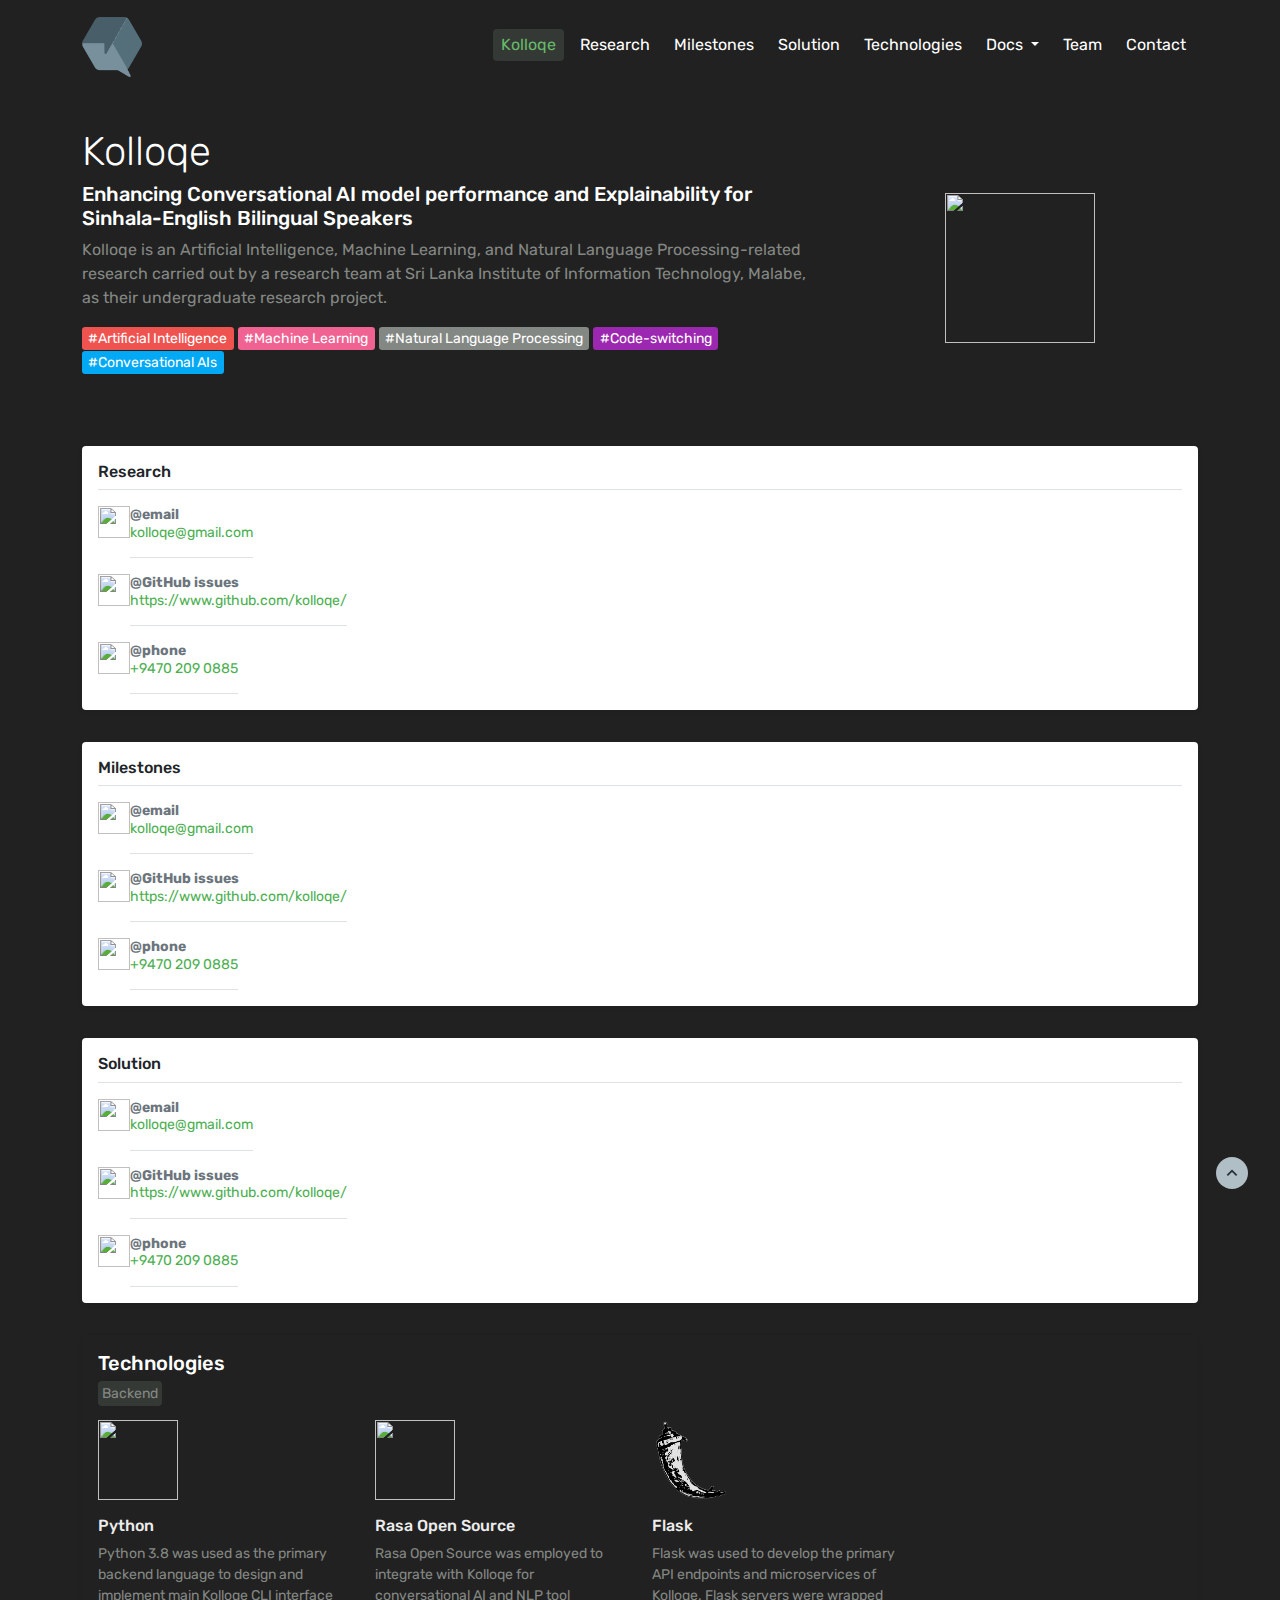
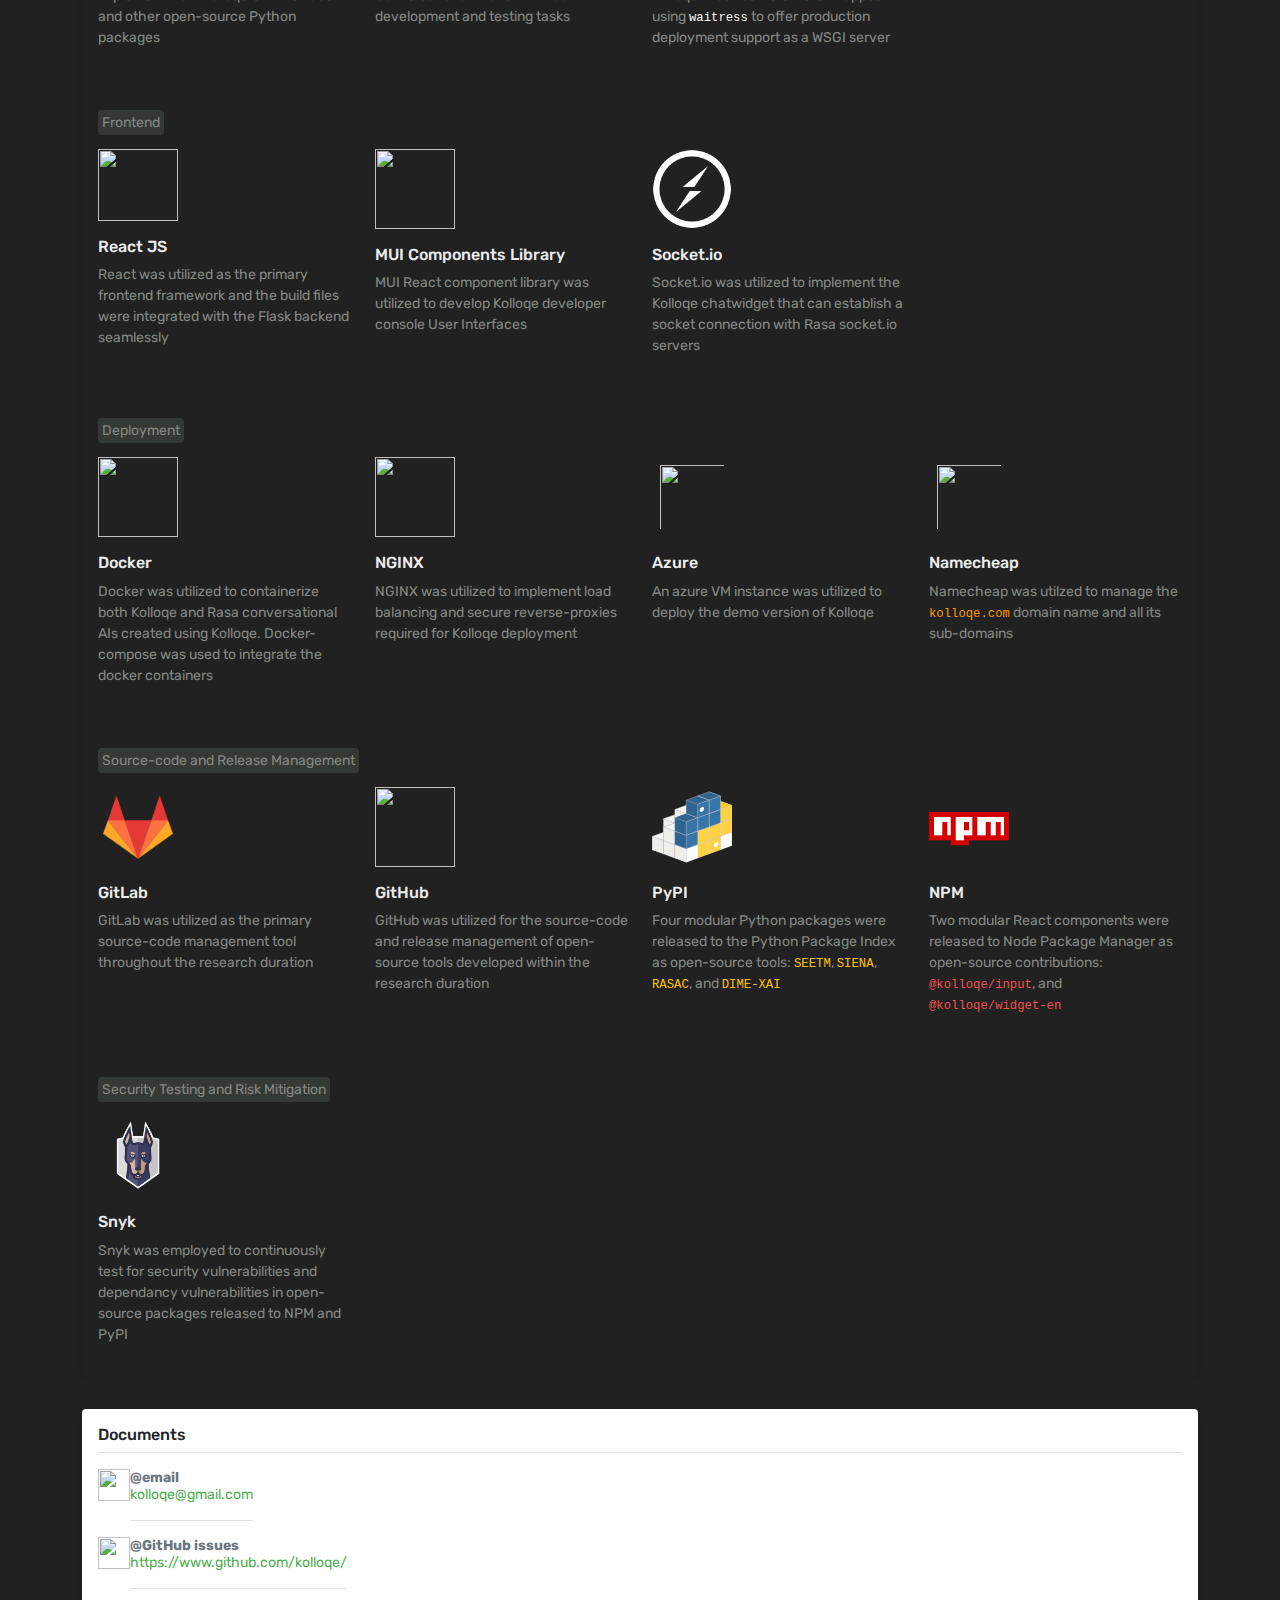
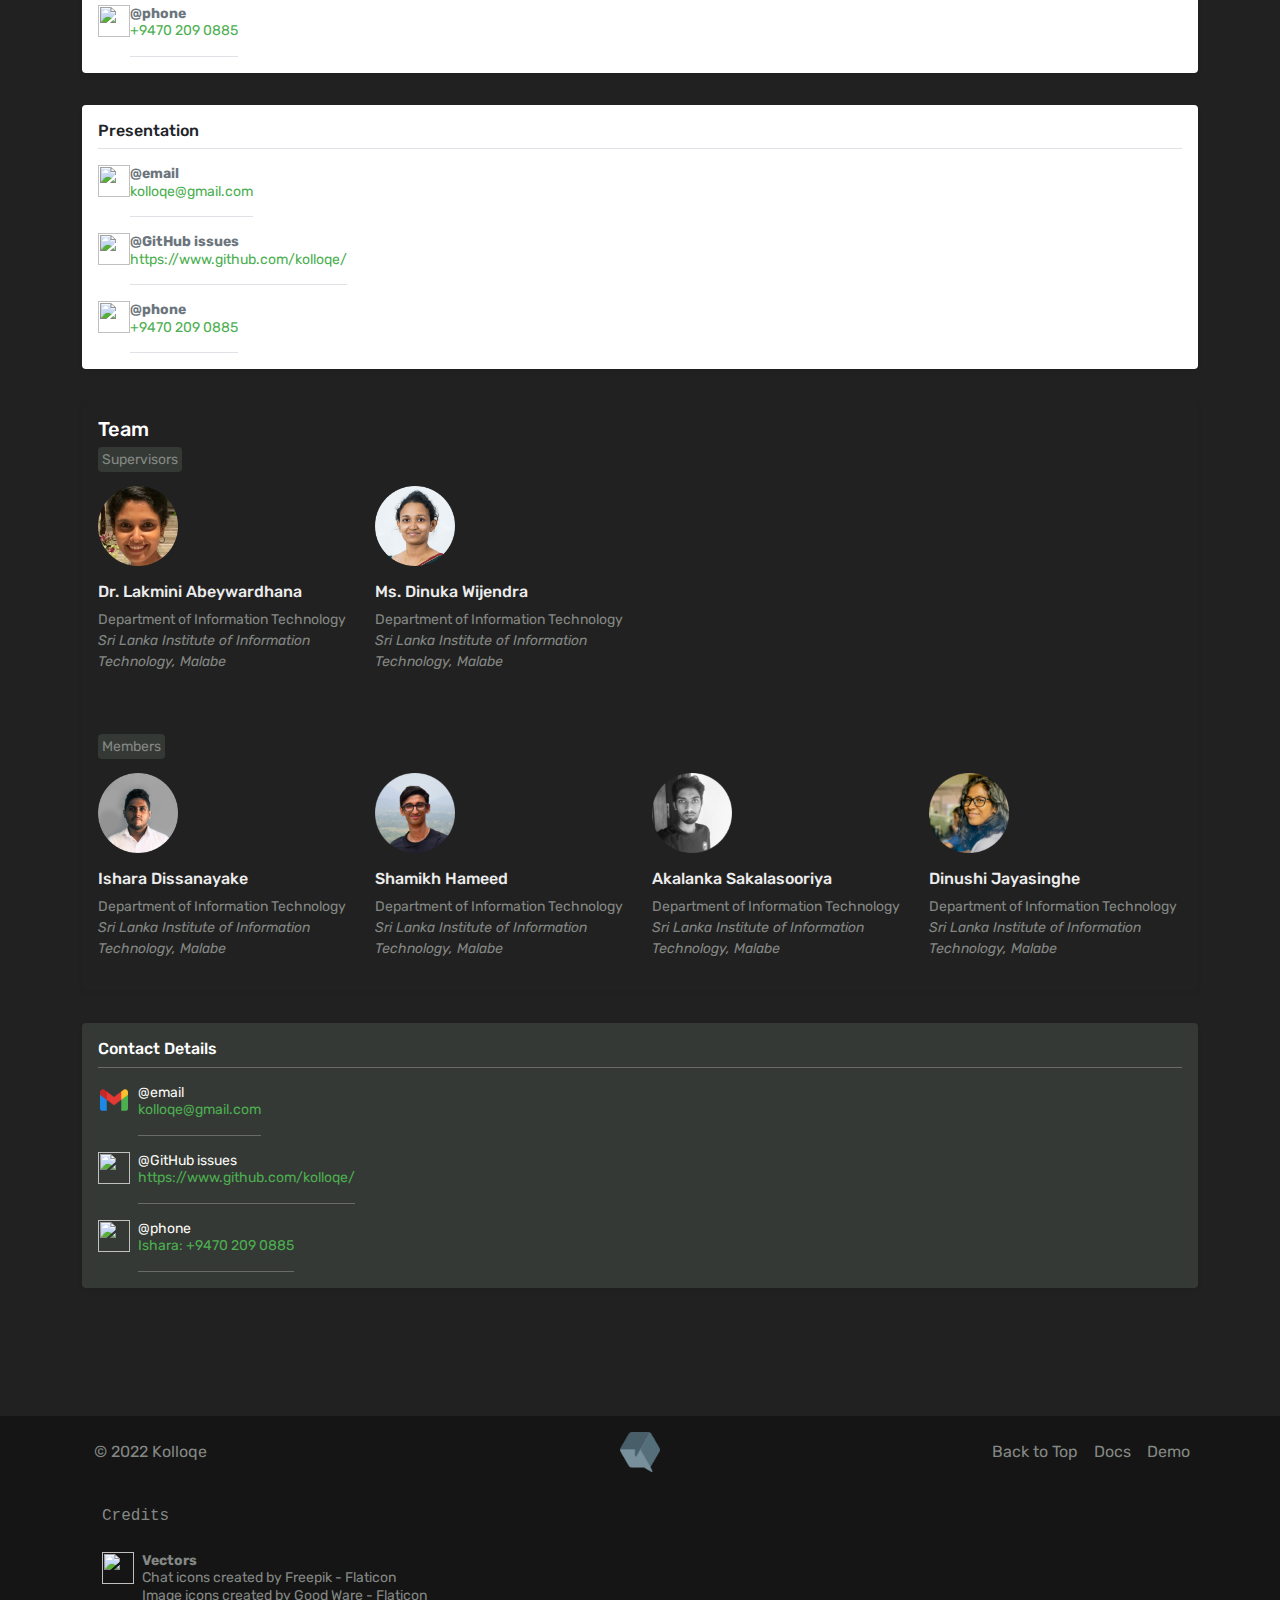
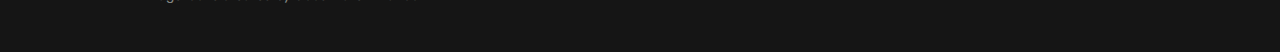
==== index.html @ 29f955db "refined the technologies section" ====
<!DOCTYPE html>
<html lang="en">
  <head>
    <meta charset="UTF-8" />
    <meta http-equiv="X-UA-Compatible" content="IE=edge" />
    <meta name="viewport" content="width=device-width, initial-scale=1.0" />
    <!-- <meta name="theme-color" content="#7952b3"> -->
    <meta
      name="author"
      content="Ishara M. Dissanayake, Shamikh Hameed, Dinushi Jayasinghe, Akalanka Sakalasooriya, Lakmini Abeywardhana, Dinuka Wijendra"
    />
    <meta
      name="kolloqe"
      content="Code-less Explainable Conversational AI Platform | Project Pages"
    />
    <meta name="title" content="Kolloqe Project Pages" />
    <meta
      name="description"
      content="Code-less Explainable Conversational AI Platform | Project Pages"
    />
    <meta name="robots" content="index, follow" />
    <meta property="og:site_name" content="Kolloqe Project Pages" />
    <meta property="og:type" content="website" />
    <meta property="og:url" content="http://demo.kolloqe.com" />
    <meta property="og:title" content="Kolloqe Project Pages" />
    <meta
      property="og:description"
      content="Code-less Explainable Conversational AI Platform | Project Pages"
    />
    <meta property="og:image" content="https://i.imgur.com/fv4vjw6.png" />
    <meta name="twitter:domain" content="kolloqe.com" />
    <meta name="twitter:card" content="summary_large_image" />
    <meta name="twitter:url" content="http://demo.kolloqe.com" />
    <meta name="twitter:title" content="Kolloqe Project Pages" />
    <meta
      name="twitter:description"
      content="Code-less Explainable Conversational AI Platform | Project Pages"
    />
    <meta name="twitter:image" content="https://i.imgur.com/fv4vjw6.png" />

    <link rel="stylesheet" href="res\styles\kolloqe.css" />
    <link href="res\styles\bootstrap.min.css" rel="stylesheet" />
    <link rel="icon" href="res\images\kolloqe-favicon.png" type="image/png" />
    <link rel="apple-touch-icon" href="res\images\logo192.png" />
    <link rel="apple-touch-icon" href="res\imagegs\kolloqe_steel.png" />

    <link
      href="https://fonts.googleapis.com/css?family=Lato:400,700"
      rel="stylesheet"
    />
    <link
      rel="stylesheet"
      href="https://fonts.googleapis.com/icon?family=Material+Icons"
    />
    <link
      rel="stylesheet"
      href="https://fonts.googleapis.com/css2?family=Material+Symbols+Outlined"
    />
    <link
      href="https://fonts.googleapis.com/css?family=JetBrains Mono"
      rel="stylesheet"
    />
    <link
      href="https://fonts.googleapis.com/css?family=Rubik"
      rel="stylesheet"
    />
    <title>Kolloqe Project Pages</title>
  </head>
  <body>
    <!-- header -->
    <header class="header fixed-top">
      <nav class="navbar navbar-expand-lg">
        <div class="container headercontainer">
          <a class="navbar-brand" href="#"
            ><img src="res\images\kolloqe_steel.png" width="60px" class="mt-1"
          /></a>
          <button
            class="navbar-toggler"
            type="button"
            data-bs-toggle="collapse"
            data-bs-target="#navbarSupportedContent"
            aria-controls="navbarSupportedContent"
            aria-expanded="false"
            aria-label="Toggle navigation"
          >
            <span class="navbar-toggler-icon"></span>
          </button>
          <div class="collapse navbar-collapse" id="navbarSupportedContent">
            <ul class="navbar-nav ms-auto mb-2 mb-lg-0">
              <li class="nav-item nav-link-active kolloqe">
                <a aria-current="page" href="#kolloqe" class="nav-link">
                  Kolloqe
                </a>
              </li>
              <li class="nav-item research">
                <a aria-current="page" href="#research" class="nav-link">
                  Research
                </a>
              </li>
              <li class="nav-item milestones">
                <a aria-current="page" href="#milestones" class="nav-link">
                  Milestones
                </a>
              </li>
              <li class="nav-item solution">
                <a aria-current="page" href="#solution" class="nav-link">
                  Solution
                </a>
              </li>
              <li class="nav-item tech">
                <a aria-current="page" href="#tech" class="nav-link">
                  Technologies
                </a>
              </li>
              <li class="nav-item dropdown docs">
                <a
                  class="nav-link dropdown-toggle dropdown-toggle-dark"
                  href="#docs"
                  role="button"
                  data-bs-toggle="dropdown"
                  aria-expanded="false"
                >
                  Docs
                </a>
                <ul class="dropdown-menu nav-dropdown">
                  <li>
                    <a class="dropdown-item" href="#rd">Registration Docs</a>
                  </li>
                  <li>
                    <a class="dropdown-item" href="#sd1">Status Docs I</a>
                  </li>
                  <li>
                    <a class="dropdown-item" href="#sd2">Status Docs II</a>
                  </li>
                  <li><hr class="dropdown-divider" /></li>
                  <li>
                    <a class="dropdown-item" href="#pp1"
                      >Progress Presentation I</a
                    >
                  </li>
                  <li>
                    <a class="dropdown-item" href="#pp2"
                      >Progress Presentation II</a
                    >
                  </li>
                  <li><a class="dropdown-item" href="#lb">Log Book</a></li>
                  <li><hr class="dropdown-divider" /></li>
                  <li>
                    <a class="dropdown-item" href="#rp">Research Paper</a>
                  </li>
                </ul>
              </li>
              <li class="nav-item team">
                <a aria-current="page" href="#team" class="nav-link"> Team </a>
              </li>
              <li class="nav-item contact">
                <a aria-current="page" href="#contact" class="nav-link">
                  Contact
                </a>
              </li>
            </ul>
          </div>
        </div>
      </nav>
    </header>

    <!-- main content -->
    <main class="main container pb-3">
      <div id="kolloqe" class="mainsection pt-2">
        <div class="row mb-3 pt-4">
          <div class="col-8">
            <div class="d-flex align-items-center text-white rounded">
              <div class="">
                <p class="fs-1 text-white fw-light mb-0 pb-0">Kolloqe</p>
                <h5 class="text-white">
                  Enhancing Conversational AI model performance and
                  Explainability for Sinhala-English Bilingual Speakers
                </h5>
              </div>
            </div>

            <div class="col-md-12">
              <div class="h-100 pb-4 rounded-3">
                <p class="material-smoke-f">
                  Kolloqe is an Artificial Intelligence, Machine Learning, and
                  Natural Language Processing-related research carried out by a
                  research team at Sri Lanka Institute of Information
                  Technology, Malabe, as their undergraduate research project.
                </p>
                <p>
                  <kbd class="material-red material-light-green-f text-nowrap"
                    >#Artificial Intelligence</kbd
                  >
                  <kbd class="material-pink material-light-green-f text-nowrap"
                    >#Machine Learning</kbd
                  >
                  <kbd class="material-smoke material-light-green-f text-nowrap"
                    >#Natural Language Processing</kbd
                  >
                  <kbd
                    class="material-purple material-light-green-f text-nowrap"
                    >#Code-switching</kbd
                  >
                  <kbd class="material-blue material-light-green-f text-nowrap"
                    >#Conversational AIs</kbd
                  >
                </p>
              </div>
            </div>
          </div>
          <div class="col-4 d-flex align-items-center justify-content-center">
            <img
              src="res\images\vectors\chat.png"
              width="150"
              height="150"
              focusable="false"
              class=""
            />
            <!-- disabled for now -->
            <!-- <img
              src="res\images\vectors\robot.png"
              height="300"
              focusable="false"
              class=""
            /> -->
          </div>
        </div>
      </div>

      <div id="research" class="mainsection pt-3">
        <div class="mb-3 p-3 bg-body rounded shadow-sm">
          <h6 class="border-bottom pb-2 mb-0 text-dark">Research</h6>
          <div class="d-flex text-muted pt-3">
            <img
              src="res\images\icons\email.png"
              width="32"
              height="32"
              focusable="false"
            />

            <p class="pb-3 mb-0 small lh-sm border-bottom">
              <strong class="d-block text-gray-dark">@email</strong>
              <a href="mailto: kolloqe@gmail.com">kolloqe@gmail.com</a>
            </p>
          </div>
          <div class="d-flex text-muted pt-3">
            <img
              src="res\images\icons\github.png"
              width="32"
              height="32"
              focusable="false"
            />

            <p class="pb-3 mb-0 small lh-sm border-bottom">
              <strong class="d-block text-gray-dark">@GitHub issues</strong>
              <a href="https://www.github.com/kolloqe/" target="_blank"
                >https://www.github.com/kolloqe/</a
              >
            </p>
          </div>

          <div class="d-flex text-muted pt-3">
            <img
              src="res\images\icons\phone.png"
              width="32"
              height="32"
              focusable="false"
            />

            <p class="pb-3 mb-0 small lh-sm border-bottom">
              <strong class="d-block text-gray-dark">@phone</strong>
              <a href="tel: +94702090885" target="_blank">+9470 209 0885</a>
            </p>
          </div>
        </div>
      </div>

      <div id="milestones" class="mainsection pt-3">
        <div class="mb-3 p-3 bg-body rounded shadow-sm">
          <h6 class="border-bottom pb-2 mb-0 text-dark">Milestones</h6>
          <div class="d-flex text-muted pt-3">
            <img
              src="res\images\icons\email.png"
              width="32"
              height="32"
              focusable="false"
            />

            <p class="pb-3 mb-0 small lh-sm border-bottom">
              <strong class="d-block text-gray-dark">@email</strong>
              <a href="mailto: kolloqe@gmail.com">kolloqe@gmail.com</a>
            </p>
          </div>
          <div class="d-flex text-muted pt-3">
            <img
              src="res\images\icons\github.png"
              width="32"
              height="32"
              focusable="false"
            />

            <p class="pb-3 mb-0 small lh-sm border-bottom">
              <strong class="d-block text-gray-dark">@GitHub issues</strong>
              <a href="https://www.github.com/kolloqe/" target="_blank"
                >https://www.github.com/kolloqe/</a
              >
            </p>
          </div>

          <div class="d-flex text-muted pt-3">
            <img
              src="res\images\icons\phone.png"
              width="32"
              height="32"
              focusable="false"
            />

            <p class="pb-3 mb-0 small lh-sm border-bottom">
              <strong class="d-block text-gray-dark">@phone</strong>
              <a href="tel: +94702090885" target="_blank">+9470 209 0885</a>
            </p>
          </div>
        </div>
      </div>

      <div id="solution" class="mainsection pt-3">
        <div class="mb-3 p-3 bg-body rounded shadow-sm">
          <h6 class="border-bottom pb-2 mb-0 text-dark">Solution</h6>
          <div class="d-flex text-muted pt-3">
            <img
              src="res\images\icons\email.png"
              width="32"
              height="32"
              focusable="false"
            />

            <p class="pb-3 mb-0 small lh-sm border-bottom">
              <strong class="d-block text-gray-dark">@email</strong>
              <a href="mailto: kolloqe@gmail.com">kolloqe@gmail.com</a>
            </p>
          </div>
          <div class="d-flex text-muted pt-3">
            <img
              src="res\images\icons\github.png"
              width="32"
              height="32"
              focusable="false"
            />

            <p class="pb-3 mb-0 small lh-sm border-bottom">
              <strong class="d-block text-gray-dark">@GitHub issues</strong>
              <a href="https://www.github.com/kolloqe/" target="_blank"
                >https://www.github.com/kolloqe/</a
              >
            </p>
          </div>

          <div class="d-flex text-muted pt-3">
            <img
              src="res\images\icons\phone.png"
              width="32"
              height="32"
              focusable="false"
            />

            <p class="pb-3 mb-0 small lh-sm border-bottom">
              <strong class="d-block text-gray-dark">@phone</strong>
              <a href="tel: +94702090885" target="_blank">+9470 209 0885</a>
            </p>
          </div>
        </div>
      </div>

      <div id="tech" class="mainsection pt-3">
        <div class="mb-3 p-3 rounded shadow-sm">
          <h6 class="fs-5 pb-2 mb-0 text-white">Technologies</h6>
          <p class="fs14 m-0 p-0 material-smoke-f">
            <span class="material-onyx p-1 rounded">Backend</span>
          </p>
          <div class="row g-4 py-3 row-cols-1 row-cols-lg-4">
            <div class="feature col">
              <div
                class="d-inline-flex align-items-center justify-content-center fs-2 mb-3"
              >
                <img
                  src="res\images\icons\python.png"
                  width="80"
                  height="80"
                  focusable="false"
                  draggable="false"
                  class="pe-none user-select-none"
                />
              </div>
              <h3 class="fs-6">Python</h3>
              <p class="fs14 m-0 p-0 material-smoke-f">
                Python 3.8 was used as the primary backend language to design
                and implement main Kolloqe CLI interface and other open-source
                Python packages
              </p>
            </div>
            <div class="feature col">
              <div
                class="d-inline-flex align-items-center justify-content-center fs-2 mb-3"
              >
                <img
                  src="res\images\icons\rasa.svg"
                  width="80"
                  height="80"
                  focusable="false"
                  draggable="false"
                  class="pe-none user-select-none"
                />
              </div>
              <h3 class="fs-6">Rasa Open Source</h3>
              <p class="fs14 m-0 p-0 material-smoke-f">
                Rasa Open Source was employed to integrate with Kolloqe for
                conversational AI and NLP tool development and testing tasks
              </p>
            </div>
            <div class="feature col">
              <div
                class="d-inline-flex align-items-center justify-content-center fs-2 mb-3"
              >
                <img
                  src="res\images\icons\flask.png"
                  width="80"
                  height="80"
                  focusable="false"
                  draggable="false"
                  class="pe-none user-select-none"
                />
              </div>
              <h3 class="fs-6">Flask</h3>
              <p class="fs14 m-0 p-0 material-smoke-f">
                Flask was used to develop the primary API endpoints and
                microservices of Kolloqe. Flask servers were wrapped using
                <code class="material-off-white-f">waitress</code> to offer
                production deployment support as a WSGI server
              </p>
            </div>
          </div>
          <p class="fs14 m-0 p-0 mt-5 material-smoke-f">
            <span class="material-onyx p-1 rounded">Frontend</span>
          </p>
          <div class="row g-4 py-3 row-cols-1 row-cols-lg-4">
            <div class="feature col">
              <div
                class="d-inline-flex align-items-center justify-content-center fs-2 mb-3"
              >
                <img
                  src="res\images\icons\react.png"
                  width="80"
                  height="72"
                  focusable="false"
                  draggable="false"
                  class="pe-none user-select-none"
                />
              </div>
              <h3 class="fs-6">React JS</h3>
              <p class="fs14 m-0 p-0 material-smoke-f">
                React was utilized as the primary frontend framework and the
                build files were integrated with the Flask backend seamlessly
              </p>
            </div>
            <div class="feature col">
              <div
                class="d-inline-flex align-items-center justify-content-center fs-2 mb-3"
              >
                <img
                  src="res\images\icons\mui.png"
                  width="80"
                  height="80"
                  focusable="false"
                  draggable="false"
                  class="pe-none user-select-none"
                />
              </div>
              <h3 class="fs-6">MUI Components Library</h3>
              <p class="fs14 m-0 p-0 material-smoke-f">
                MUI React component library was utilized to develop Kolloqe
                developer console User Interfaces
              </p>
            </div>
            <div class="feature col">
              <div
                class="d-inline-flex align-items-center justify-content-center fs-2 mb-3"
              >
                <img
                  src="res\images\icons\socketio-w.png"
                  width="80"
                  height="80"
                  focusable="false"
                  draggable="false"
                  class="pe-none user-select-none"
                />
              </div>
              <h3 class="fs-6">Socket.io</h3>
              <p class="fs14 m-0 p-0 material-smoke-f">
                Socket.io was utilized to implement the Kolloqe chatwidget that
                can establish a socket connection with Rasa socket.io servers
              </p>
            </div>
          </div>
          <p class="fs14 m-0 p-0 mt-5 material-smoke-f">
            <span class="material-onyx p-1 rounded">Deployment</span>
          </p>
          <div class="row g-4 py-3 row-cols-1 row-cols-lg-4">
            <div class="feature col">
              <div
                class="d-inline-flex align-items-center justify-content-center fs-2 mb-3"
              >
                <img
                  src="res\images\icons\docker.png"
                  width="80"
                  height="80"
                  focusable="false"
                  draggable="false"
                  class="pe-none user-select-none"
                />
              </div>
              <h3 class="fs-6">Docker</h3>
              <p class="fs14 m-0 p-0 material-smoke-f">
                Docker was utilized to containerize both Kolloqe and Rasa
                conversational AIs created using Kolloqe. Docker-compose was
                used to integrate the docker containers
              </p>
            </div>
            <div class="feature col">
              <div
                class="d-inline-flex align-items-center justify-content-center fs-2 mb-3"
              >
                <img
                  src="res\images\icons\nginx.png"
                  width="80"
                  height="80"
                  focusable="false"
                  draggable="false"
                  class="pe-none user-select-none"
                />
              </div>
              <h3 class="fs-6">NGINX</h3>
              <p class="fs14 m-0 p-0 material-smoke-f">
                NGINX was utilized to implement load balancing and secure
                reverse-proxies required for Kolloqe deployment
              </p>
            </div>
            <div class="feature col">
              <div
                class="d-inline-flex align-items-center justify-content-center fs-2 mb-3"
              >
                <img
                  src="res\images\icons\azure.png"
                  width="80"
                  height="80"
                  focusable="false"
                  draggable="false"
                  class="pe-none user-select-none p-2"
                />
              </div>
              <h3 class="fs-6">Azure</h3>
              <p class="fs14 m-0 p-0 material-smoke-f">
                An azure VM instance was utilized to deploy the demo version of
                Kolloqe
              </p>
            </div>
            <div class="feature col">
              <div
                class="d-inline-flex align-items-center justify-content-center fs-2 mb-3"
              >
                <img
                  src="res\images\icons\namecheap.png"
                  width="80"
                  height="80"
                  focusable="false"
                  draggable="false"
                  class="pe-none user-select-none p-2"
                />
              </div>
              <h3 class="fs-6">Namecheap</h3>
              <p class="fs14 m-0 p-0 material-smoke-f">
                Namecheap was utilzed to manage the
                <span><code class="material-orange-f">kolloqe.com</code></span>
                domain name and all its
                <span class="text-nowrap">sub-domains</span>
              </p>
            </div>
          </div>
          <p class="fs14 m-0 p-0 mt-5 material-smoke-f">
            <span class="material-onyx p-1 rounded"
              >Source-code and Release Management</span
            >
          </p>
          <div class="row g-4 py-3 row-cols-1 row-cols-lg-4">
            <div class="feature col">
              <div
                class="d-inline-flex align-items-center justify-content-center fs-2 mb-3"
              >
                <img
                  src="res\images\icons\gitlab.png"
                  width="80"
                  height="80"
                  focusable="false"
                  draggable="false"
                  class="pe-none user-select-none"
                />
              </div>
              <h3 class="fs-6">GitLab</h3>
              <p class="fs14 m-0 p-0 material-smoke-f">
                GitLab was utilized as the primary source-code management tool
                throughout the research duration
              </p>
            </div>
            <div class="feature col">
              <div
                class="d-inline-flex align-items-center justify-content-center fs-2 mb-3"
              >
                <img
                  src="res\images\icons\github-w.png"
                  width="80"
                  height="80"
                  focusable="false"
                  draggable="false"
                  class="pe-none user-select-none"
                />
              </div>
              <h3 class="fs-6">GitHub</h3>
              <p class="fs14 m-0 p-0 material-smoke-f">
                GitHub was utilized for the source-code and release management
                of open-source tools developed within the research duration
              </p>
            </div>
            <div class="feature col">
              <div
                class="d-inline-flex align-items-center justify-content-center fs-2 mb-3"
              >
                <img
                  src="res\images\icons\pypi.svg"
                  width="80"
                  height="80"
                  focusable="false"
                  draggable="false"
                  class="pe-none user-select-none"
                />
              </div>
              <h3 class="fs-6">PyPI</h3>
              <p class="fs14 m-0 p-0 material-smoke-f">
                Four modular Python packages were released to the Python Package
                Index as open-source tools:
                <a href="https://pypi.org/project/seetm/" target="_blank"
                  ><code class="material-yellow-f">SEETM</code></a
                >,
                <a href="https://pypi.org/project/siena/" target="_blank"
                  ><code class="material-yellow-f">SIENA</code></a
                >,
                <a href="https://pypi.org/project/rasac/" target="_blank"
                  ><code class="material-yellow-f">RASAC</code></a
                >, and
                <a href="https://pypi.org/project/dime-xai/" target="_blank"
                  ><code class="material-yellow-f">DIME-XAI</code></a
                >
              </p>
            </div>
            <div class="feature col">
              <div
                class="d-inline-flex align-items-center justify-content-center fs-2 mb-3"
              >
                <img
                  src="res\images\icons\npm.png"
                  width="80"
                  height="80"
                  focusable="false"
                  draggable="false"
                  class="pe-none user-select-none"
                />
              </div>
              <h3 class="fs-6">NPM</h3>
              <p class="fs14 m-0 p-0 material-smoke-f">
                Two modular React components were released to Node Package
                Manager as open-source contributions:
                <a
                  href="https://www.npmjs.com/package/@kolloqe/input"
                  target="_blank"
                  ><code class="material-red-f">@kolloqe/input</code></a
                >, and
                <a
                  href="https://www.npmjs.com/package/@kolloqe/widget-en"
                  target="_blank"
                  ><code class="material-red-f">@kolloqe/widget-en</code></a
                >
              </p>
            </div>
          </div>
          <p class="fs14 m-0 p-0 mt-5 material-smoke-f">
            <span class="material-onyx p-1 rounded"
              >Security Testing and Risk Mitigation</span
            >
          </p>
          <div class="row g-4 py-3 row-cols-1 row-cols-lg-4">
            <div class="feature col">
              <div
                class="d-inline-flex align-items-center justify-content-center fs-2 mb-3"
              >
                <img
                  src="res\images\icons\snyk.png"
                  width="80"
                  height="80"
                  focusable="false"
                  draggable="false"
                  class="pe-none user-select-none"
                />
              </div>
              <h3 class="fs-6">Snyk</h3>
              <p class="fs14 m-0 p-0 material-smoke-f">
                Snyk was employed to continuously test for security
                vulnerabilities and dependancy vulnerabilities in open-source
                packages released to NPM and PyPI
              </p>
            </div>
          </div>
        </div>
      </div>

      <div id="docs" class="mainsection pt-3">
        <div class="mb-3 p-3 bg-body rounded shadow-sm">
          <h6 class="border-bottom pb-2 mb-0 text-dark">Documents</h6>
          <div class="d-flex text-muted pt-3">
            <img
              src="res\images\icons\email.png"
              width="32"
              height="32"
              focusable="false"
            />

            <p class="pb-3 mb-0 small lh-sm border-bottom">
              <strong class="d-block text-gray-dark">@email</strong>
              <a href="mailto: kolloqe@gmail.com">kolloqe@gmail.com</a>
            </p>
          </div>
          <div class="d-flex text-muted pt-3">
            <img
              src="res\images\icons\github.png"
              width="32"
              height="32"
              focusable="false"
            />

            <p class="pb-3 mb-0 small lh-sm border-bottom">
              <strong class="d-block text-gray-dark">@GitHub issues</strong>
              <a href="https://www.github.com/kolloqe/" target="_blank"
                >https://www.github.com/kolloqe/</a
              >
            </p>
          </div>

          <div class="d-flex text-muted pt-3">
            <img
              src="res\images\icons\phone.png"
              width="32"
              height="32"
              focusable="false"
            />

            <p class="pb-3 mb-0 small lh-sm border-bottom">
              <strong class="d-block text-gray-dark">@phone</strong>
              <a href="tel: +94702090885" target="_blank">+9470 209 0885</a>
            </p>
          </div>
        </div>
      </div>

      <div id="presentation" class="mainsection pt-3">
        <div class="mb-3 p-3 bg-body rounded shadow-sm">
          <h6 class="border-bottom pb-2 mb-0 text-dark">Presentation</h6>
          <div class="d-flex text-muted pt-3">
            <img
              src="res\images\icons\email.png"
              width="32"
              height="32"
              focusable="false"
            />

            <p class="pb-3 mb-0 small lh-sm border-bottom">
              <strong class="d-block text-gray-dark">@email</strong>
              <a href="mailto: kolloqe@gmail.com">kolloqe@gmail.com</a>
            </p>
          </div>
          <div class="d-flex text-muted pt-3">
            <img
              src="res\images\icons\github.png"
              width="32"
              height="32"
              focusable="false"
            />

            <p class="pb-3 mb-0 small lh-sm border-bottom">
              <strong class="d-block text-gray-dark">@GitHub issues</strong>
              <a href="https://www.github.com/kolloqe/" target="_blank"
                >https://www.github.com/kolloqe/</a
              >
            </p>
          </div>

          <div class="d-flex text-muted pt-3">
            <img
              src="res\images\icons\phone.png"
              width="32"
              height="32"
              focusable="false"
            />

            <p class="pb-3 mb-0 small lh-sm border-bottom">
              <strong class="d-block text-gray-dark">@phone</strong>
              <a href="tel: +94702090885" target="_blank">+9470 209 0885</a>
            </p>
          </div>
        </div>
      </div>

      <div id="team" class="mainsection pt-3">
        <div class="mb-3 p-3 rounded shadow-sm">
          <h6 class="fs-5 pb-2 mb-0 text-white">Team</h6>
          <p class="fs14 m-0 p-0 material-smoke-f">
            <span class="material-onyx p-1 rounded">Supervisors</span>
          </p>
          <div class="row g-4 py-3 row-cols-1 row-cols-lg-4">
            <div class="feature col">
              <div
                class="d-inline-flex align-items-center justify-content-center fs-2 mb-3"
              >
                <img
                  src="res\images\team\drlakmini.png"
                  width="80"
                  height="80"
                  focusable="false"
                  draggable="false"
                  class="pe-none user-select-none"
                />
              </div>
              <h3 class="fs-6">Dr. Lakmini Abeywardhana</h3>
              <p class="fs14 m-0 p-0 material-smoke-f">
                Department of Information Technology
              </p>
              <p class="fs14 m-0 p-0 material-smoke-f fst-italic">
                Sri Lanka Institute of Information Technology, Malabe
              </p>
            </div>
            <div class="feature col">
              <div
                class="d-inline-flex align-items-center justify-content-center fs-2 mb-3"
              >
                <img
                  src="res\images\team\msdinuka.png"
                  width="80"
                  height="80"
                  focusable="false"
                  draggable="false"
                  class="pe-none user-select-none"
                />
              </div>
              <h3 class="fs-6">Ms. Dinuka Wijendra</h3>
              <p class="fs14 m-0 p-0 material-smoke-f">
                Department of Information Technology
              </p>
              <p class="fs14 m-0 p-0 material-smoke-f fst-italic">
                Sri Lanka Institute of Information Technology, Malabe
              </p>
            </div>
          </div>
          <p class="fs14 m-0 p-0 mt-5 material-smoke-f">
            <span class="material-onyx p-1 rounded">Members</span>
          </p>
          <div class="row g-4 py-3 row-cols-1 row-cols-lg-4">
            <div class="feature col">
              <div
                class="d-inline-flex align-items-center justify-content-center fs-2 mb-3"
              >
                <img
                  src="res\images\team\ishara.png"
                  width="80"
                  height="80"
                  focusable="false"
                  draggable="false"
                  class="pe-none user-select-none"
                />
              </div>
              <h3 class="fs-6">Ishara Dissanayake</h3>
              <p class="fs14 m-0 p-0 material-smoke-f">
                Department of Information Technology
              </p>
              <p class="fs14 m-0 p-0 material-smoke-f fst-italic">
                Sri Lanka Institute of Information Technology, Malabe
              </p>
            </div>
            <div class="feature col">
              <div
                class="d-inline-flex align-items-center justify-content-center fs-2 mb-3"
              >
                <img
                  src="res\images\team\shamikh.png"
                  width="80"
                  height="80"
                  focusable="false"
                  draggable="false"
                  class="pe-none user-select-none"
                />
              </div>
              <h3 class="fs-6">Shamikh Hameed</h3>
              <p class="fs14 m-0 p-0 material-smoke-f">
                Department of Information Technology
              </p>
              <p class="fs14 m-0 p-0 material-smoke-f fst-italic">
                Sri Lanka Institute of Information Technology, Malabe
              </p>
            </div>
            <div class="feature col">
              <div
                class="d-inline-flex align-items-center justify-content-center fs-2 mb-3"
              >
                <img
                  src="res\images\team\akalanka.png"
                  width="80"
                  height="80"
                  focusable="false"
                  draggable="false"
                  class="pe-none user-select-none"
                />
              </div>
              <h3 class="fs-6">Akalanka Sakalasooriya</h3>
              <p class="fs14 m-0 p-0 material-smoke-f">
                Department of Information Technology
              </p>
              <p class="fs14 m-0 p-0 material-smoke-f fst-italic">
                Sri Lanka Institute of Information Technology, Malabe
              </p>
            </div>
            <div class="feature col">
              <div
                class="d-inline-flex align-items-center justify-content-center fs-2 mb-3"
              >
                <img
                  src="res\images\team\dinushi.png"
                  width="80"
                  height="80"
                  focusable="false"
                  draggable="false"
                  class="pe-none user-select-none"
                />
              </div>
              <h3 class="fs-6">Dinushi Jayasinghe</h3>
              <p class="fs14 m-0 p-0 material-smoke-f">
                Department of Information Technology
              </p>
              <p class="fs14 m-0 p-0 material-smoke-f fst-italic">
                Sri Lanka Institute of Information Technology, Malabe
              </p>
            </div>
          </div>
        </div>
      </div>

      <div id="contact" class="mainsection pt-3 mb-5 pb-5">
        <div class="mb-3 p-3 material-onyx rounded shadow-sm">
          <h6 class="border-bottom-thin-smoke pb-2 mb-0 text-white">
            Contact Details
          </h6>
          <div class="d-flex text-muted pt-3">
            <img
              src="res\images\icons\gmail.png"
              width="32"
              height="32"
              focusable="false"
              class="me-2"
            />

            <p class="pb-3 mb-0 small lh-sm border-bottom-thin-smoke">
              <strong class="fw-normal d-block material-off-white-f"
                >@email</strong
              >
              <a href="mailto: kolloqe@gmail.com">kolloqe@gmail.com</a>
            </p>
          </div>
          <div class="d-flex text-muted pt-3">
            <img
              src="res\images\icons\github-w.png"
              width="32"
              height="32"
              focusable="false"
              class="me-2"
            />

            <p class="pb-3 mb-0 small lh-sm border-bottom-thin-smoke">
              <strong class="fw-normal d-block material-off-white-f"
                >@GitHub issues</strong
              >
              <a href="https://www.github.com/kolloqe/" target="_blank"
                >https://www.github.com/kolloqe/</a
              >
            </p>
          </div>

          <div class="d-flex text-muted pt-3">
            <img
              src="res\images\icons\phone.png"
              width="32"
              height="32"
              focusable="false"
              class="me-2"
            />

            <p class="pb-3 mb-0 small lh-sm border-bottom-thin-smoke">
              <strong class="fw-normal d-block material-off-white-f"
                >@phone</strong
              >
              <a href="tel: +94702090885" target="_blank"
                >Ishara: +9470 209 0885</a
              >
            </p>
          </div>
        </div>
      </div>

      <!-- scroll to top -->
      <div class="scrolltop-wrap">
        <a href="#" role="button" aria-label="Scroll to top">
          <svg
            height="48"
            viewBox="0 0 48 48"
            width="48"
            height="48px"
            xmlns="http://www.w3.org/2000/svg"
          >
            <path id="scrolltop-bg" d="M0 0h48v48h-48z"></path>
            <path
              id="scrolltop-arrow"
              d="M14.83 30.83l9.17-9.17 9.17 9.17 2.83-2.83-12-12-12 12z"
            ></path>
          </svg>
        </a>
      </div>
    </main>

    <!-- footer -->
    <div class="containerfooter">
      <footer class="container">
        <div
          class="row d-flex flex-wrap justify-content-between align-items-center p-3 px-0 m-0 mt-auto w-100"
        >
          <p class="col-md-4 mb-0 material-smoke-f">© 2022 Kolloqe</p>

          <a
            href="#"
            class="col-md-4 d-flex align-items-center justify-content-center mb-3 mb-md-0 me-md-auto link-dark text-decoration-none"
          >
            <img src="res\images\kolloqe_steel.png" width="40px" />
          </a>

          <ul class="nav col-md-4 justify-content-end me-0 pe-0">
            <li class="nav-item">
              <a href="#" class="nav-link px-2 material-smoke-f">Back to Top</a>
            </li>
            <li class="nav-item">
              <a
                href="http://docs.kolloqe.com"
                class="nav-link px-2 material-smoke-f"
                target="_blank"
                >Docs</a
              >
            </li>
            <li class="nav-item">
              <a
                href="http://app.kolloqe.com"
                class="nav-link px-2 material-smoke-f"
                target="_blank"
                >Demo</a
              >
            </li>
          </ul>
        </div>
        <!-- <hr class="material-smoke" /> -->
        <div class="row px-3">
          <div class="mb-3 p-3">
            <p class="pb-2 mb-0 material-smoke-f font-monospace">Credits</p>
            <div class="d-flex text-muted pt-3">
              <img
                src="res\images\vectors\image.png"
                width="32"
                height="32"
                focusable="false"
                class="me-2"
              />

              <p class="pb-3 mb-0 small lh-sm">
                <strong class="d-block material-smoke-f">Vectors</strong>
                <a
                  href="https://www.flaticon.com/free-icons/chat"
                  title="chat icons"
                  class="material-smoke-f creditlinks"
                  >Chat icons created by Freepik - Flaticon</a
                >
                <br />
                <a
                  href="https://www.flaticon.com/free-icons/image"
                  title="image icons"
                  class="material-smoke-f creditlinks"
                  >Image icons created by Good Ware - Flaticon</a
                >
                <br />
              </p>
            </div>
          </div>
        </div>
      </footer>
    </div>

    <!-- scripts -->
    <noscript>You need to enable JavaScript to run this app.</noscript>
    <script type="text/javascript" src="res\scripts\bootstrap.min.js"></script>
    <script
      type="text/javascript"
      src="res\scripts\jquery-3.6.0.min.js"
    ></script>
    <script type="text/javascript" src="res\scripts\kolloqe.js"></script>
    <!-- <script type='text/javascript' src='res\scripts\kbi-2.0.2.js'></script> -->
  </body>
</html>
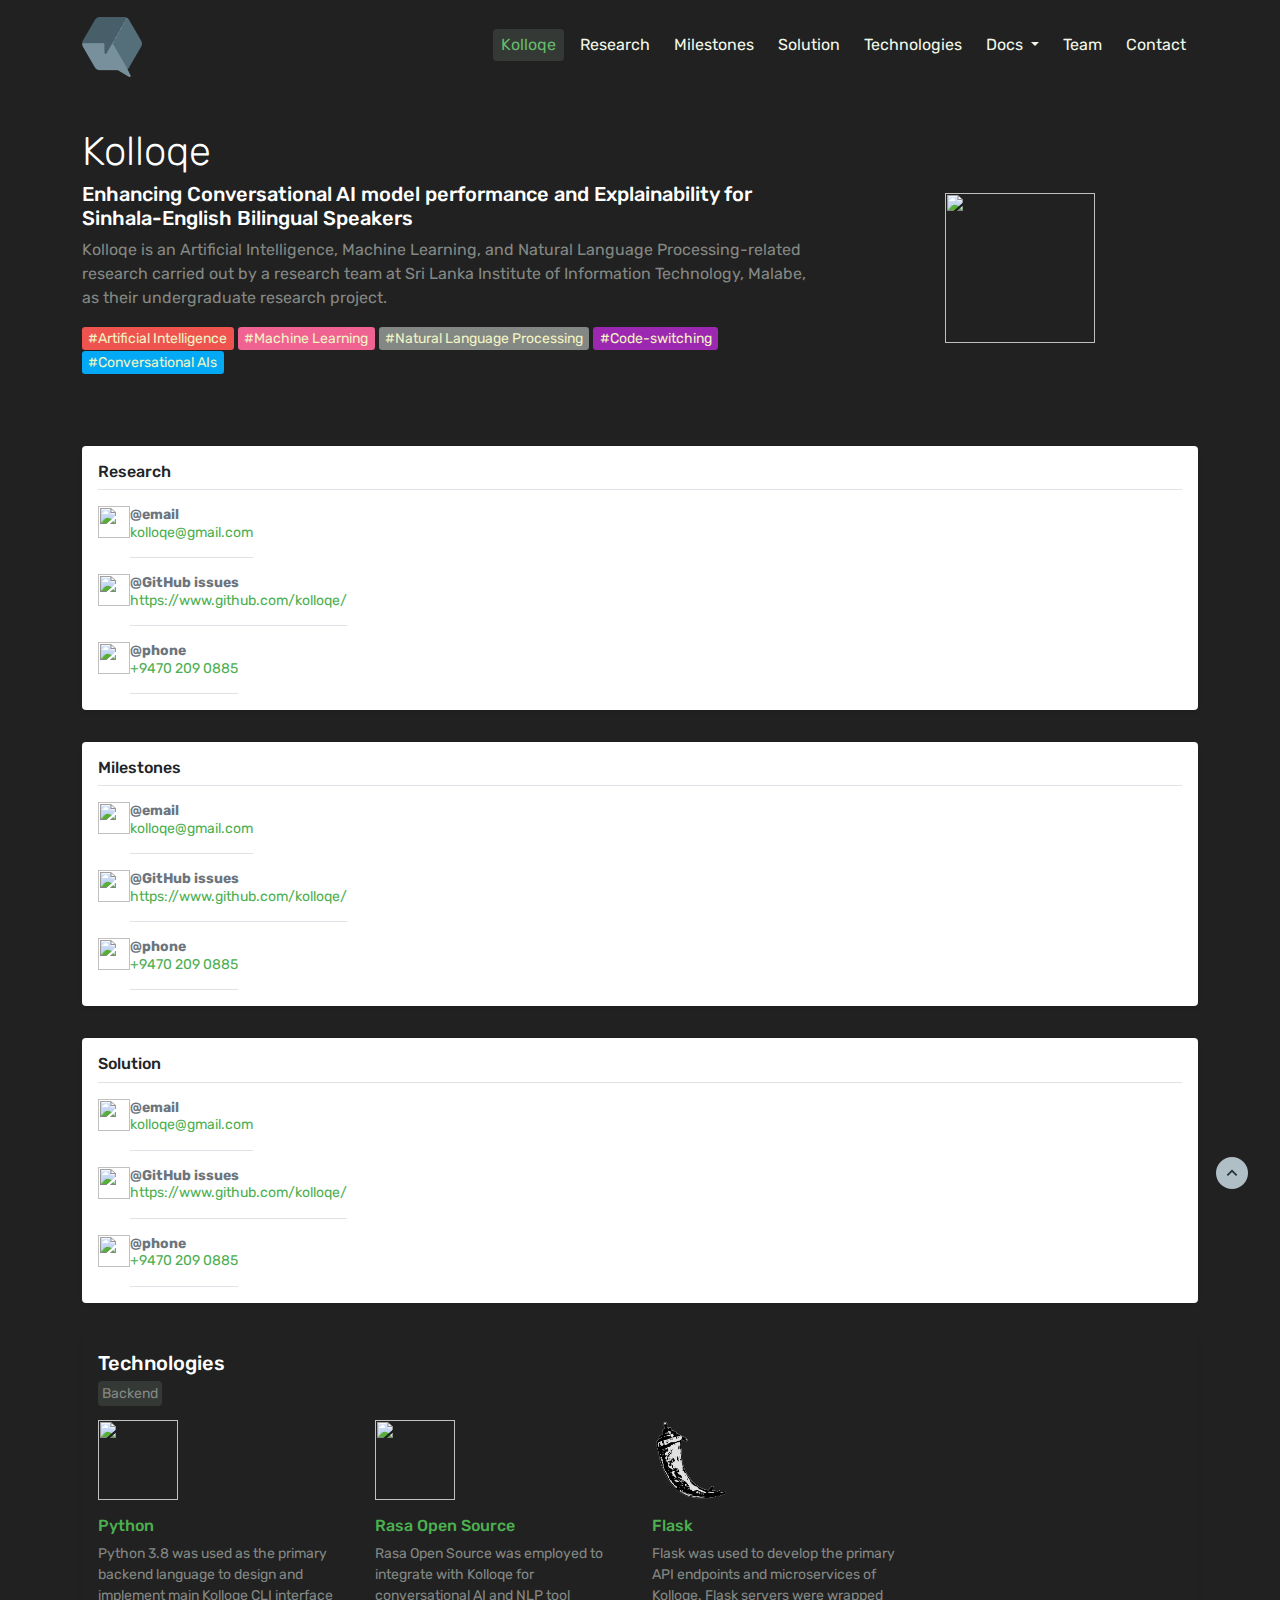
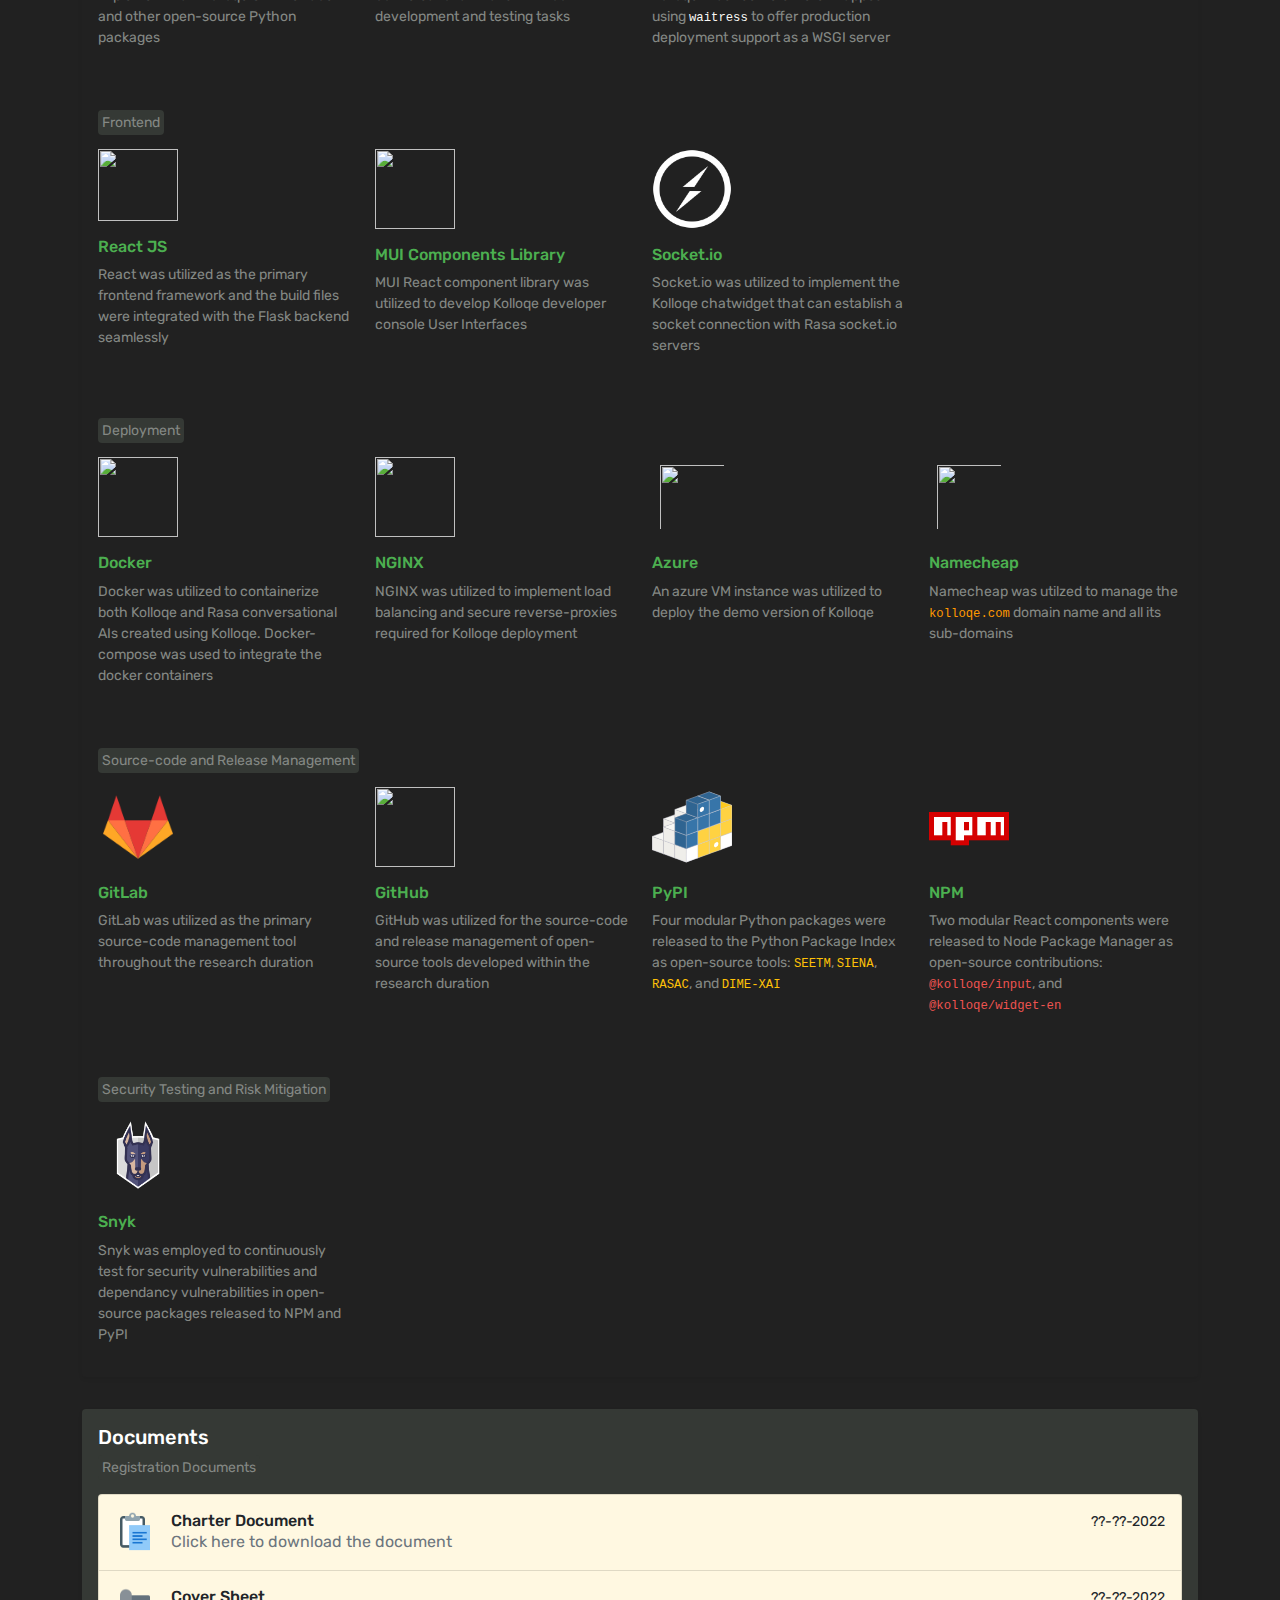
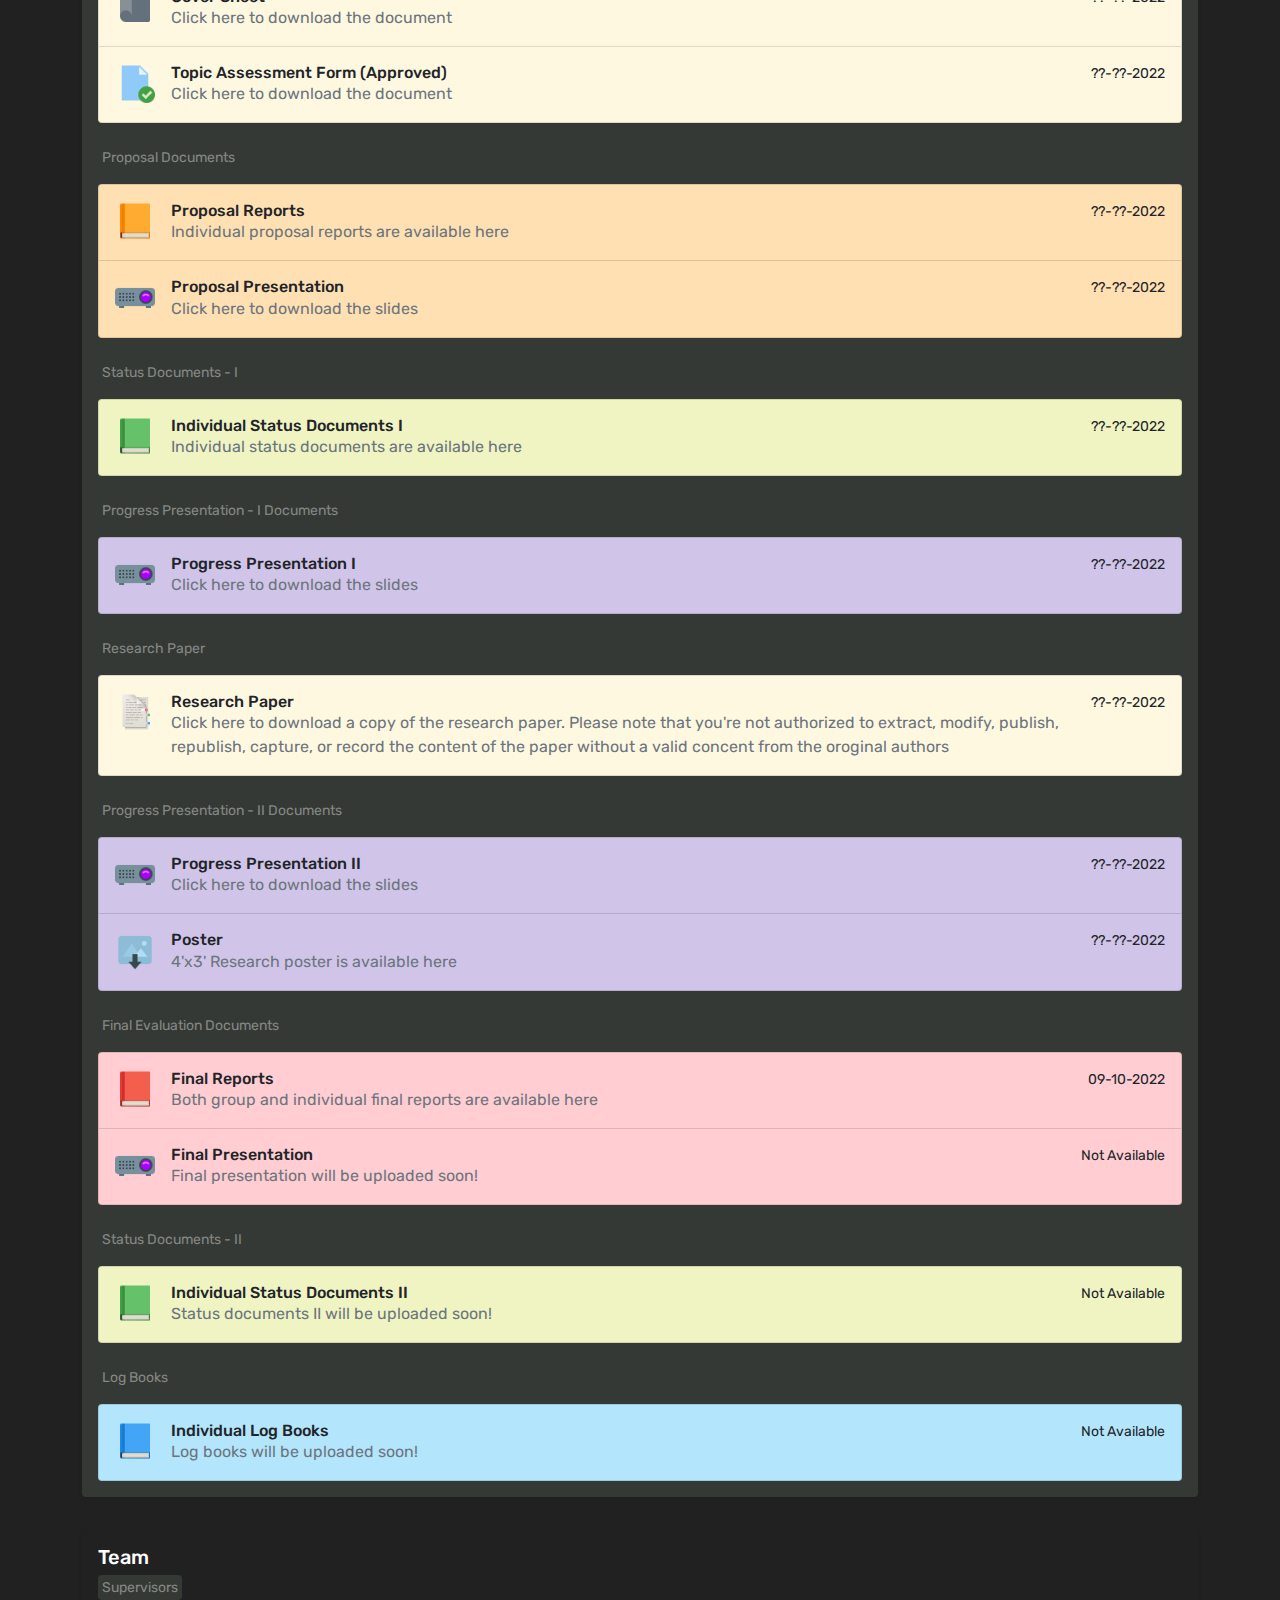
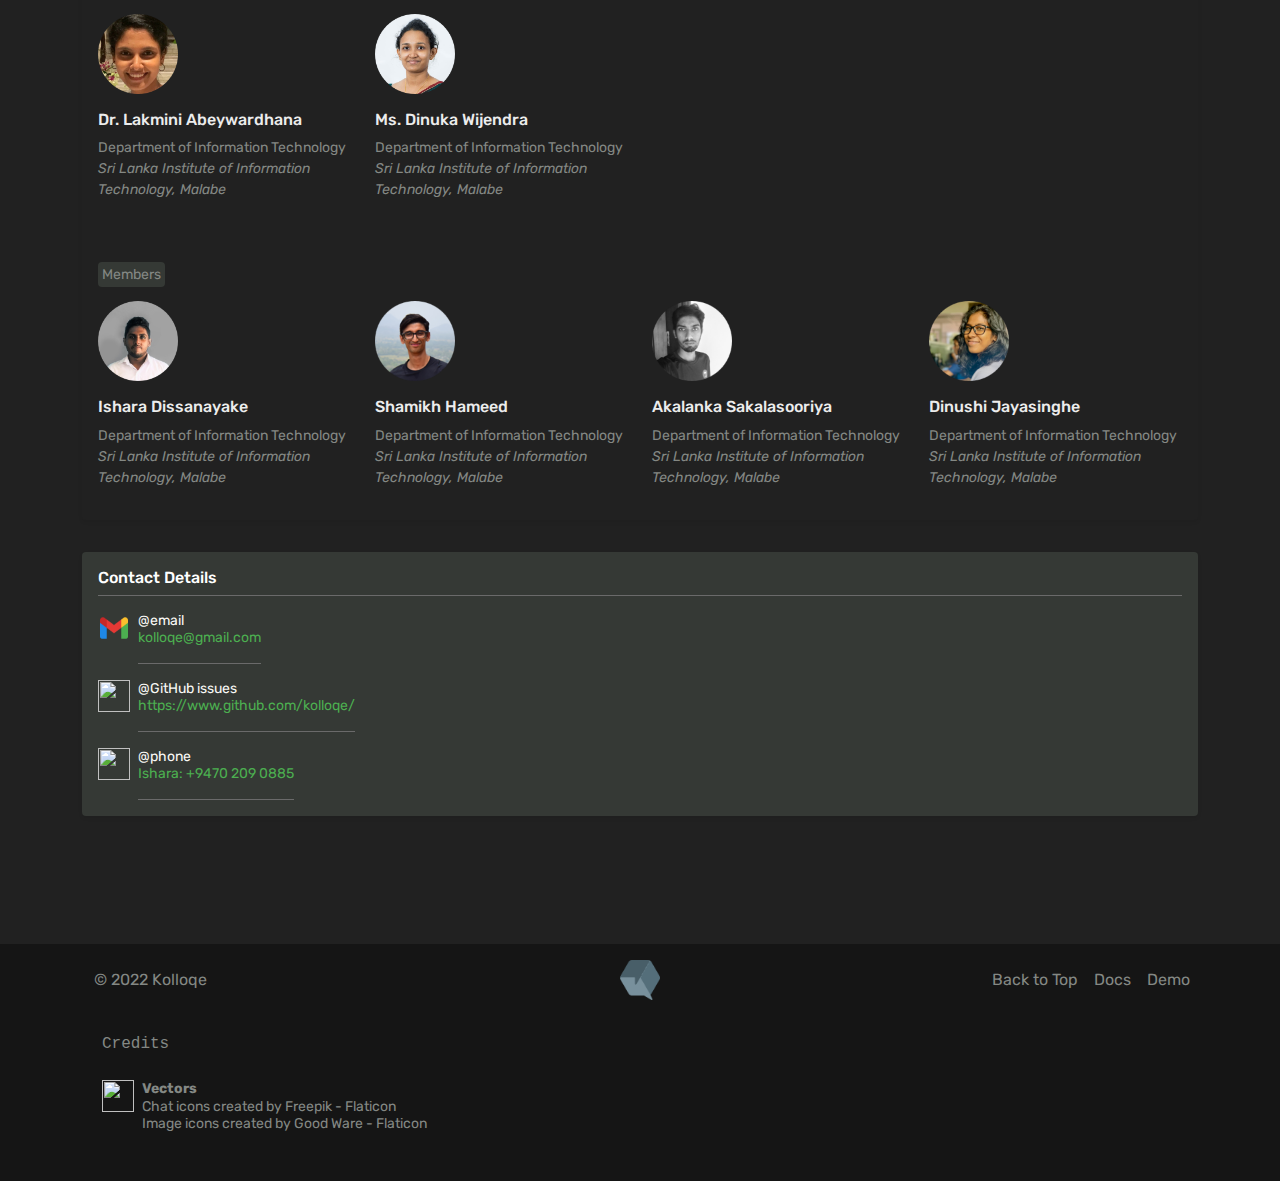
==== commit 92ebacbe: "implemented document section" ====
--- a/index.html
+++ b/index.html
@@ -38,8 +38,6 @@
     />
     <meta name="twitter:image" content="https://i.imgur.com/fv4vjw6.png" />
 
-    <link rel="stylesheet" href="res\styles\kolloqe.css" />
-    <link href="res\styles\bootstrap.min.css" rel="stylesheet" />
     <link rel="icon" href="res\images\kolloqe-favicon.png" type="image/png" />
     <link rel="apple-touch-icon" href="res\images\logo192.png" />
     <link rel="apple-touch-icon" href="res\imagegs\kolloqe_steel.png" />
@@ -64,6 +62,9 @@
       href="https://fonts.googleapis.com/css?family=Rubik"
       rel="stylesheet"
     />
+    <link rel="stylesheet" href="res\styles\kolloqe.css" />
+    <link rel="stylesheet" href="res\styles\bootstrap.min.css" />
+    <link rel="stylesheet" href="res\styles\toastify.min.css" />
     <title>Kolloqe Project Pages</title>
   </head>
   <body>
@@ -127,6 +128,9 @@
                     <a class="dropdown-item" href="#rd">Registration Docs</a>
                   </li>
                   <li>
+                    <a class="dropdown-item" href="#pd">Proposal Docs</a>
+                  </li>
+                  <li>
                     <a class="dropdown-item" href="#sd1">Status Docs I</a>
                   </li>
                   <li>
@@ -143,7 +147,12 @@
                       >Progress Presentation II</a
                     >
                   </li>
-                  <li><a class="dropdown-item" href="#lb">Log Book</a></li>
+                  <li>
+                    <a class="dropdown-item" href="#fe"
+                      >Final Evaluation Docs</a
+                    >
+                  </li>
+                  <li><a class="dropdown-item" href="#lb">Log Books</a></li>
                   <li><hr class="dropdown-divider" /></li>
                   <li>
                     <a class="dropdown-item" href="#rp">Research Paper</a>
@@ -391,7 +400,7 @@
                   class="pe-none user-select-none"
                 />
               </div>
-              <h3 class="fs-6">Python</h3>
+              <a href="https://www.python.org/" target="_blank"><h3 class="fs-6">Python</h3></a>
               <p class="fs14 m-0 p-0 material-smoke-f">
                 Python 3.8 was used as the primary backend language to design
                 and implement main Kolloqe CLI interface and other open-source
@@ -411,7 +420,7 @@
                   class="pe-none user-select-none"
                 />
               </div>
-              <h3 class="fs-6">Rasa Open Source</h3>
+              <a href="https://rasa.com/" target="_blank"><h3 class="fs-6">Rasa Open Source</h3></a>
               <p class="fs14 m-0 p-0 material-smoke-f">
                 Rasa Open Source was employed to integrate with Kolloqe for
                 conversational AI and NLP tool development and testing tasks
@@ -430,7 +439,7 @@
                   class="pe-none user-select-none"
                 />
               </div>
-              <h3 class="fs-6">Flask</h3>
+              <a href="https://pypi.org/project/Flask/" target="_blank"><h3 class="fs-6">Flask</h3></a>
               <p class="fs14 m-0 p-0 material-smoke-f">
                 Flask was used to develop the primary API endpoints and
                 microservices of Kolloqe. Flask servers were wrapped using
@@ -456,7 +465,7 @@
                   class="pe-none user-select-none"
                 />
               </div>
-              <h3 class="fs-6">React JS</h3>
+              <a href="https://reactjs.org/" target="_blank"><h3 class="fs-6">React JS</h3></a>
               <p class="fs14 m-0 p-0 material-smoke-f">
                 React was utilized as the primary frontend framework and the
                 build files were integrated with the Flask backend seamlessly
@@ -475,7 +484,7 @@
                   class="pe-none user-select-none"
                 />
               </div>
-              <h3 class="fs-6">MUI Components Library</h3>
+              <a href="https://mui.com/" target="_blank"><h3 class="fs-6">MUI Components Library</h3></a>
               <p class="fs14 m-0 p-0 material-smoke-f">
                 MUI React component library was utilized to develop Kolloqe
                 developer console User Interfaces
@@ -494,7 +503,7 @@
                   class="pe-none user-select-none"
                 />
               </div>
-              <h3 class="fs-6">Socket.io</h3>
+              <a href="https://socket.io/" target="_blank"><h3 class="fs-6">Socket.io</h3></a>
               <p class="fs14 m-0 p-0 material-smoke-f">
                 Socket.io was utilized to implement the Kolloqe chatwidget that
                 can establish a socket connection with Rasa socket.io servers
@@ -518,7 +527,7 @@
                   class="pe-none user-select-none"
                 />
               </div>
-              <h3 class="fs-6">Docker</h3>
+              <a href="https://www.docker.com/" target="_blank"><h3 class="fs-6">Docker</h3></a>
               <p class="fs14 m-0 p-0 material-smoke-f">
                 Docker was utilized to containerize both Kolloqe and Rasa
                 conversational AIs created using Kolloqe. Docker-compose was
@@ -538,7 +547,7 @@
                   class="pe-none user-select-none"
                 />
               </div>
-              <h3 class="fs-6">NGINX</h3>
+              <a href="https://www.nginx.com/" target="_blank"><h3 class="fs-6">NGINX</h3></a>
               <p class="fs14 m-0 p-0 material-smoke-f">
                 NGINX was utilized to implement load balancing and secure
                 reverse-proxies required for Kolloqe deployment
@@ -557,7 +566,7 @@
                   class="pe-none user-select-none p-2"
                 />
               </div>
-              <h3 class="fs-6">Azure</h3>
+              <a href="https://azure.microsoft.com/en-us/" target="_blank"><h3 class="fs-6">Azure</h3></a>
               <p class="fs14 m-0 p-0 material-smoke-f">
                 An azure VM instance was utilized to deploy the demo version of
                 Kolloqe
@@ -576,7 +585,7 @@
                   class="pe-none user-select-none p-2"
                 />
               </div>
-              <h3 class="fs-6">Namecheap</h3>
+              <a href="https://www.namecheap.com/" target="_blank"><h3 class="fs-6">Namecheap</h3></a>
               <p class="fs14 m-0 p-0 material-smoke-f">
                 Namecheap was utilzed to manage the
                 <span><code class="material-orange-f">kolloqe.com</code></span>
@@ -604,7 +613,7 @@
                   class="pe-none user-select-none"
                 />
               </div>
-              <h3 class="fs-6">GitLab</h3>
+              <a href="https://about.gitlab.com/" target="_blank"><h3 class="fs-6">GitLab</h3></a>
               <p class="fs14 m-0 p-0 material-smoke-f">
                 GitLab was utilized as the primary source-code management tool
                 throughout the research duration
@@ -623,7 +632,7 @@
                   class="pe-none user-select-none"
                 />
               </div>
-              <h3 class="fs-6">GitHub</h3>
+              <a href="https://github.com/" target="_blank"><h3 class="fs-6">GitHub</h3></a>
               <p class="fs14 m-0 p-0 material-smoke-f">
                 GitHub was utilized for the source-code and release management
                 of open-source tools developed within the research duration
@@ -642,7 +651,7 @@
                   class="pe-none user-select-none"
                 />
               </div>
-              <h3 class="fs-6">PyPI</h3>
+              <a href="https://pypi.org/" target="_blank"><h3 class="fs-6">PyPI</h3></a>
               <p class="fs14 m-0 p-0 material-smoke-f">
                 Four modular Python packages were released to the Python Package
                 Index as open-source tools:
@@ -673,7 +682,7 @@
                   class="pe-none user-select-none"
                 />
               </div>
-              <h3 class="fs-6">NPM</h3>
+              <a href="https://www.npmjs.com/" target="_blank"><h3 class="fs-6">NPM</h3></a>
               <p class="fs14 m-0 p-0 material-smoke-f">
                 Two modular React components were released to Node Package
                 Manager as open-source contributions:
@@ -709,7 +718,7 @@
                   class="pe-none user-select-none"
                 />
               </div>
-              <h3 class="fs-6">Snyk</h3>
+              <a href="https://snyk.io/" target="_blank"><h3 class="fs-6">Snyk</h3></a>
               <p class="fs14 m-0 p-0 material-smoke-f">
                 Snyk was employed to continuously test for security
                 vulnerabilities and dependancy vulnerabilities in open-source
@@ -721,97 +730,464 @@
       </div>
 
       <div id="docs" class="mainsection pt-3">
-        <div class="mb-3 p-3 bg-body rounded shadow-sm">
-          <h6 class="border-bottom pb-2 mb-0 text-dark">Documents</h6>
-          <div class="d-flex text-muted pt-3">
-            <img
-              src="res\images\icons\email.png"
-              width="32"
-              height="32"
-              focusable="false"
-            />
-
-            <p class="pb-3 mb-0 small lh-sm border-bottom">
-              <strong class="d-block text-gray-dark">@email</strong>
-              <a href="mailto: kolloqe@gmail.com">kolloqe@gmail.com</a>
-            </p>
-          </div>
-          <div class="d-flex text-muted pt-3">
-            <img
-              src="res\images\icons\github.png"
-              width="32"
-              height="32"
-              focusable="false"
-            />
-
-            <p class="pb-3 mb-0 small lh-sm border-bottom">
-              <strong class="d-block text-gray-dark">@GitHub issues</strong>
-              <a href="https://www.github.com/kolloqe/" target="_blank"
-                >https://www.github.com/kolloqe/</a
-              >
-            </p>
-          </div>
-
-          <div class="d-flex text-muted pt-3">
-            <img
-              src="res\images\icons\phone.png"
-              width="32"
-              height="32"
-              focusable="false"
-            />
-
-            <p class="pb-3 mb-0 small lh-sm border-bottom">
-              <strong class="d-block text-gray-dark">@phone</strong>
-              <a href="tel: +94702090885" target="_blank">+9470 209 0885</a>
-            </p>
-          </div>
-        </div>
-      </div>
-
-      <div id="presentation" class="mainsection pt-3">
-        <div class="mb-3 p-3 bg-body rounded shadow-sm">
-          <h6 class="border-bottom pb-2 mb-0 text-dark">Presentation</h6>
-          <div class="d-flex text-muted pt-3">
-            <img
-              src="res\images\icons\email.png"
-              width="32"
-              height="32"
-              focusable="false"
-            />
-
-            <p class="pb-3 mb-0 small lh-sm border-bottom">
-              <strong class="d-block text-gray-dark">@email</strong>
-              <a href="mailto: kolloqe@gmail.com">kolloqe@gmail.com</a>
-            </p>
-          </div>
-          <div class="d-flex text-muted pt-3">
-            <img
-              src="res\images\icons\github.png"
-              width="32"
-              height="32"
-              focusable="false"
-            />
-
-            <p class="pb-3 mb-0 small lh-sm border-bottom">
-              <strong class="d-block text-gray-dark">@GitHub issues</strong>
-              <a href="https://www.github.com/kolloqe/" target="_blank"
-                >https://www.github.com/kolloqe/</a
-              >
-            </p>
-          </div>
-
-          <div class="d-flex text-muted pt-3">
-            <img
-              src="res\images\icons\phone.png"
-              width="32"
-              height="32"
-              focusable="false"
-            />
-
-            <p class="pb-3 mb-0 small lh-sm border-bottom">
-              <strong class="d-block text-gray-dark">@phone</strong>
-              <a href="tel: +94702090885" target="_blank">+9470 209 0885</a>
-            </p>
+        <div class="mb-3 p-3 material-onyx rounded shadow-sm">
+          <h6 class="fs-5 pb-2 mb-0 text-white">Documents</h6>
+          <div class="subsection" id="rd">
+            <p class="fs14 m-0 p-0 material-smoke-f">
+              <span class="material-onyx p-1 rounded"
+                >Registration Documents</span
+              >
+            </p>
+            <div class="list-group w-auto mt-3">
+              <a
+                href="https://github.com/kolloqe/kolloqe-pages-resources/raw/main/2_registration/project_charter_2022_056.pdf"
+                role="button"
+                class="list-group-item list-group-item-action d-flex gap-3 py-3 toastTrigger text-dark material-light-yellow"
+                data-toast-message="Download is in progress..."
+                data-toast-url=""
+                data-toast-new-window="true"
+                data-toast-type="success"
+                aria-current="true"
+              >
+                <img
+                  src="res\images\icons\charter.png"
+                  alt="twbs"
+                  width="40"
+                  height="40"
+                  class="flex-shrink-0"
+                />
+                <div class="d-flex gap-2 w-100 justify-content-between">
+                  <div>
+                    <h6 class="mb-0">Charter Document</h6>
+                    <p class="mb-0 opacity-75 text-muted">
+                      Click here to download the document
+                    </p>
+                  </div>
+                  <small class="opacity-50 text-nowrap">??-??-2022</small>
+                </div>
+              </a>
+              <a
+                href="https://github.com/kolloqe/kolloqe-pages-resources/raw/main/2_registration/cover_sheet_2022_056.pdf"
+                role="button"
+                class="list-group-item list-group-item-action d-flex gap-3 py-3 toastTrigger text-dark material-light-yellow"
+                data-toast-message="Download is in progress..."
+                data-toast-url=""
+                data-toast-new-window="true"
+                data-toast-type="success"
+                aria-current="true"
+              >
+                <img
+                  src="res\images\icons\cover.png"
+                  alt="twbs"
+                  width="40"
+                  height="40"
+                  class="flex-shrink-0"
+                />
+                <div class="d-flex gap-2 w-100 justify-content-between">
+                  <div>
+                    <h6 class="mb-0">Cover Sheet</h6>
+                    <p class="mb-0 opacity-75 text-muted">
+                      Click here to download the document
+                    </p>
+                  </div>
+                  <small class="opacity-50 text-nowrap">??-??-2022</small>
+                </div>
+              </a>
+              <a
+                href="https://github.com/kolloqe/kolloqe-pages-resources/raw/main/2_registration/topic_assessment_form_2022_056.pdf"
+                role="button"
+                class="list-group-item list-group-item-action d-flex gap-3 py-3 toastTrigger text-dark material-light-yellow"
+                data-toast-message="Download is in progress..."
+                data-toast-url=""
+                data-toast-new-window="true"
+                data-toast-type="success"
+                aria-current="true"
+              >
+                <img
+                  src="res\images\icons\taf.png"
+                  alt="twbs"
+                  width="40"
+                  height="40"
+                  class="flex-shrink-0"
+                />
+                <div class="d-flex gap-2 w-100 justify-content-between">
+                  <div>
+                    <h6 class="mb-0">Topic Assessment Form (Approved)</h6>
+                    <p class="mb-0 opacity-75 text-muted">
+                      Click here to download the document
+                    </p>
+                  </div>
+                  <small class="opacity-50 text-nowrap">??-??-2022</small>
+                </div>
+              </a>
+            </div>
+          </div>
+
+          <div class="subsection" id="pd">
+            <p class="fs14 m-0 p-0 mt-4 material-smoke-f">
+              <span class="material-onyx p-1 rounded">Proposal Documents</span>
+            </p>
+            <div class="list-group w-auto mt-3">
+              <a
+                role="button"
+                class="list-group-item list-group-item-action d-flex gap-3 py-3 toastTrigger text-dark material-light-orange"
+                data-toast-message="You're going to visit an external link. Want me to proceed?"
+                data-toast-url="https://github.com/kolloqe/kolloqe-pages-resources/tree/main/1_proposal/report"
+                data-toast-new-window="true"
+                data-toast-type="warning"
+                aria-current="true"
+              >
+                <img
+                  src="res\images\icons\proposal.png"
+                  alt="twbs"
+                  width="40"
+                  height="40"
+                  class="flex-shrink-0"
+                />
+                <div class="d-flex gap-2 w-100 justify-content-between">
+                  <div>
+                    <h6 class="mb-0">Proposal Reports</h6>
+                    <p class="mb-0 opacity-75 text-muted">
+                      Individual proposal reports are available here
+                    </p>
+                  </div>
+                  <small class="opacity-50 text-nowrap">??-??-2022</small>
+                </div>
+              </a>
+              <a
+                href="https://github.com/kolloqe/kolloqe-pages-resources/raw/main/1_proposal/presentation/proposal_ppt_2022_056.pdf"
+                role="button"
+                class="list-group-item list-group-item-action d-flex gap-3 py-3 toastTrigger text-dark material-light-orange"
+                data-toast-message="Download is in progress..."
+                data-toast-url=""
+                data-toast-new-window="true"
+                data-toast-type="success"
+                aria-current="true"
+              >
+                <img
+                  src="res\images\icons\proj.png"
+                  alt="twbs"
+                  width="40"
+                  height="40"
+                  class="flex-shrink-0"
+                />
+                <div class="d-flex gap-2 w-100 justify-content-between">
+                  <div>
+                    <h6 class="mb-0">Proposal Presentation</h6>
+                    <p class="mb-0 opacity-75 text-muted">
+                      Click here to download the slides
+                    </p>
+                  </div>
+                  <small class="opacity-50 text-nowrap">??-??-2022</small>
+                </div>
+              </a>
+            </div>
+          </div>
+
+          <div class="subsection" id="sd1">
+            <p class="fs14 m-0 p-0 mt-4 material-smoke-f">
+              <span class="material-onyx p-1 rounded"
+                >Status Documents - I</span
+              >
+            </p>
+            <div class="list-group w-auto mt-3">
+              <a
+                role="button"
+                class="list-group-item list-group-item-action d-flex gap-3 py-3 toastTrigger text-dark material-light-green"
+                data-toast-message="You're going to visit an external link. Want me to proceed?"
+                data-toast-url="https://github.com/kolloqe/kolloqe-pages-resources/tree/main/3_status_doc_1"
+                data-toast-new-window="true"
+                data-toast-type="warning"
+                aria-current="true"
+              >
+                <img
+                  src="res\images\icons\status.png"
+                  alt="twbs"
+                  width="40"
+                  height="40"
+                  class="flex-shrink-0"
+                />
+                <div class="d-flex gap-2 w-100 justify-content-between">
+                  <div>
+                    <h6 class="mb-0">Individual Status Documents I</h6>
+                    <p class="mb-0 opacity-75 text-muted">
+                      Individual status documents are available here
+                    </p>
+                  </div>
+                  <small class="opacity-50 text-nowrap">??-??-2022</small>
+                </div>
+              </a>
+            </div>
+          </div>
+
+          <div class="subsection" id="pp1">
+            <p class="fs14 m-0 p-0 mt-4 material-smoke-f">
+              <span class="material-onyx p-1 rounded"
+                >Progress Presentation - I Documents</span
+              >
+            </p>
+            <div class="list-group w-auto mt-3">
+              <a
+                href="https://github.com/kolloqe/kolloqe-pages-resources/raw/main/4_progress_presentation_1/progress_presentation_1_2022_056.pdf"
+                role="button"
+                class="list-group-item list-group-item-action d-flex gap-3 py-3 toastTrigger text-dark material-light-purple"
+                data-toast-message="Download is in progress..."
+                data-toast-url=""
+                data-toast-new-window="true"
+                data-toast-type="success"
+                aria-current="true"
+              >
+                <img
+                  src="res\images\icons\proj.png"
+                  alt="twbs"
+                  width="40"
+                  height="40"
+                  class="flex-shrink-0"
+                />
+                <div class="d-flex gap-2 w-100 justify-content-between">
+                  <div>
+                    <h6 class="mb-0">Progress Presentation I</h6>
+                    <p class="mb-0 opacity-75 text-muted">
+                      Click here to download the slides
+                    </p>
+                  </div>
+                  <small class="opacity-50 text-nowrap">??-??-2022</small>
+                </div>
+              </a>
+            </div>
+          </div>
+
+          <div class="subsection" id="rp">
+            <p class="fs14 m-0 p-0 mt-4 material-smoke-f">
+              <span class="material-onyx p-1 rounded">Research Paper</span>
+            </p>
+            <div class="list-group w-auto mt-3">
+              <a
+                href="https://github.com/kolloqe/kolloqe-pages-resources/raw/main/5_research_paper/research_paper_ICAC.pdf"
+                role="button"
+                class="list-group-item list-group-item-action d-flex gap-3 py-3 toastTrigger text-dark material-light-yellow"
+                data-toast-message="Download is in progress..."
+                data-toast-url=""
+                data-toast-new-window="true"
+                data-toast-type="success"
+                aria-current="true"
+              >
+                <img
+                  src="res\images\icons\rp.png"
+                  alt="twbs"
+                  width="40"
+                  height="40"
+                  class="flex-shrink-0"
+                />
+                <div class="d-flex gap-2 w-100 justify-content-between">
+                  <div>
+                    <h6 class="mb-0">Research Paper</h6>
+                    <p class="mb-0 opacity-75 text-muted">
+                      Click here to download a copy of the research paper.
+                      Please note that you're not authorized to extract, modify,
+                      publish, republish, capture, or record the content of the
+                      paper without a valid concent from the oroginal authors
+                    </p>
+                  </div>
+                  <small class="opacity-50 text-nowrap">??-??-2022</small>
+                </div>
+              </a>
+            </div>
+          </div>
+
+          <div class="subsection" id="pp2">
+            <p class="fs14 m-0 p-0 mt-4 material-smoke-f">
+              <span class="material-onyx p-1 rounded"
+                >Progress Presentation - II Documents</span
+              >
+            </p>
+            <div class="list-group w-auto mt-3">
+              <a
+                href="https://github.com/kolloqe/kolloqe-pages-resources/raw/main/6_progress_presentation_2/presentation/progress_presentation_2_2022-056.pdf"
+                role="button"
+                class="list-group-item list-group-item-action d-flex gap-3 py-3 toastTrigger text-dark material-light-purple"
+                data-toast-message="Download is in progress..."
+                data-toast-url=""
+                data-toast-new-window="true"
+                data-toast-type="success"
+                aria-current="true"
+              >
+                <img
+                  src="res\images\icons\proj.png"
+                  alt="twbs"
+                  width="40"
+                  height="40"
+                  class="flex-shrink-0"
+                />
+                <div class="d-flex gap-2 w-100 justify-content-between">
+                  <div>
+                    <h6 class="mb-0">Progress Presentation II</h6>
+                    <p class="mb-0 opacity-75 text-muted">
+                      Click here to download the slides
+                    </p>
+                  </div>
+                  <small class="opacity-50 text-nowrap">??-??-2022</small>
+                </div>
+              </a>
+              <a
+                role="button"
+                class="list-group-item list-group-item-action d-flex gap-3 py-3 toastTrigger text-dark material-light-purple"
+                data-toast-message="You're going to visit an external link. Want me to proceed?"
+                data-toast-url="https://github.com/kolloqe/kolloqe-pages-resources/raw/main/6_progress_presentation_2/poster/2022-056_poster_updated.jpg"
+                data-toast-new-window="true"
+                data-toast-type="warning"
+                aria-current="true"
+              >
+                <img
+                  src="res\images\icons\poster.png"
+                  alt="twbs"
+                  width="40"
+                  height="40"
+                  class="flex-shrink-0"
+                />
+                <div class="d-flex gap-2 w-100 justify-content-between">
+                  <div>
+                    <h6 class="mb-0">Poster</h6>
+                    <p class="mb-0 opacity-75 text-muted">
+                      4'x3' Research poster is available here
+                    </p>
+                  </div>
+                  <small class="opacity-50 text-nowrap">??-??-2022</small>
+                </div>
+              </a>
+            </div>
+          </div>
+
+          <div class="subsection" id="fe">
+            <p class="fs14 m-0 p-0 mt-4 material-smoke-f">
+              <span class="material-onyx p-1 rounded"
+                >Final Evaluation Documents</span
+              >
+            </p>
+            <div class="list-group w-auto mt-3">
+              <a
+                role="button"
+                class="list-group-item list-group-item-action d-flex gap-3 py-3 toastTrigger text-dark material-light-red"
+                data-toast-message="You're going to visit an external link. Want me to proceed?"
+                data-toast-url="https://github.com/kolloqe/kolloqe-pages-resources/tree/main/7_final_eval/reports"
+                data-toast-new-window="true"
+                data-toast-type="warning"
+                aria-current="true"
+              >
+                <img
+                  src="res\images\icons\final.png"
+                  alt="twbs"
+                  width="40"
+                  height="40"
+                  class="flex-shrink-0"
+                />
+                <div class="d-flex gap-2 w-100 justify-content-between">
+                  <div>
+                    <h6 class="mb-0">Final Reports</h6>
+                    <p class="mb-0 opacity-75 text-muted">
+                      Both group and individual final reports are available here
+                    </p>
+                  </div>
+                  <small class="opacity-50 text-nowrap">09-10-2022</small>
+                </div>
+              </a>
+              <a
+                role="button"
+                class="list-group-item list-group-item-action d-flex gap-3 py-3 toastTrigger text-dark material-light-red"
+                data-toast-message="Final presentation is not yet available"
+                data-toast-url=""
+                data-toast-new-window="true"
+                data-toast-type="error"
+                aria-current="true"
+              >
+                <img
+                  src="res\images\icons\proj.png"
+                  alt="twbs"
+                  width="40"
+                  height="40"
+                  class="flex-shrink-0"
+                />
+                <div class="d-flex gap-2 w-100 justify-content-between">
+                  <div>
+                    <h6 class="mb-0">Final Presentation</h6>
+                    <p class="mb-0 opacity-75 text-muted">
+                      Final presentation will be uploaded soon!
+                    </p>
+                  </div>
+                  <small class="opacity-50 text-nowrap">Not Available</small>
+                </div>
+              </a>
+            </div>
+          </div>
+
+          <div class="subsection" id="sd2">
+            <p class="fs14 m-0 p-0 mt-4 material-smoke-f">
+              <span class="material-onyx p-1 rounded"
+                >Status Documents - II</span
+              >
+            </p>
+            <div class="list-group w-auto mt-3">
+              <a
+                role="button"
+                class="list-group-item list-group-item-action d-flex gap-3 py-3 toastTrigger text-dark material-light-green"
+                data-toast-message="Status documents II are not yet available"
+                data-toast-url=""
+                data-toast-new-window="true"
+                data-toast-type="error"
+                aria-current="true"
+              >
+                <img
+                  src="res\images\icons\status.png"
+                  alt="twbs"
+                  width="40"
+                  height="40"
+                  class="flex-shrink-0"
+                />
+                <div class="d-flex gap-2 w-100 justify-content-between">
+                  <div>
+                    <h6 class="mb-0">Individual Status Documents II</h6>
+                    <p class="mb-0 opacity-75 text-muted">
+                      Status documents II will be uploaded soon!
+                    </p>
+                  </div>
+                  <small class="opacity-50 text-nowrap">Not Available</small>
+                </div>
+              </a>
+            </div>
+          </div>
+
+          <div class="subsection" id="lb">
+            <p class="fs14 m-0 p-0 mt-4 material-smoke-f">
+              <span class="material-onyx p-1 rounded">Log Books</span>
+            </p>
+            <div class="list-group w-auto mt-3">
+              <a
+                role="button"
+                class="list-group-item list-group-item-action d-flex gap-3 py-3 toastTrigger text-dark material-light-blue"
+                data-toast-message="Log books are not yet available"
+                data-toast-url=""
+                data-toast-new-window="true"
+                data-toast-type="error"
+                aria-current="true"
+              >
+                <img
+                  src="res\images\icons\logbook.png"
+                  alt="twbs"
+                  width="40"
+                  height="40"
+                  class="flex-shrink-0"
+                />
+                <div class="d-flex gap-2 w-100 justify-content-between">
+                  <div>
+                    <h6 class="mb-0">Individual Log Books</h6>
+                    <p class="mb-0 opacity-75 text-muted">
+                      Log books will be uploaded soon!
+                    </p>
+                  </div>
+                  <small class="opacity-50 text-nowrap">Not Available</small>
+                </div>
+              </a>
+            </div>
           </div>
         </div>
       </div>
@@ -1120,6 +1496,7 @@
       src="res\scripts\jquery-3.6.0.min.js"
     ></script>
     <script type="text/javascript" src="res\scripts\kolloqe.js"></script>
+    <script type="text/javascript" src="res\scripts\toastify-js.js"></script>
     <!-- <script type='text/javascript' src='res\scripts\kbi-2.0.2.js'></script> -->
   </body>
 </html>
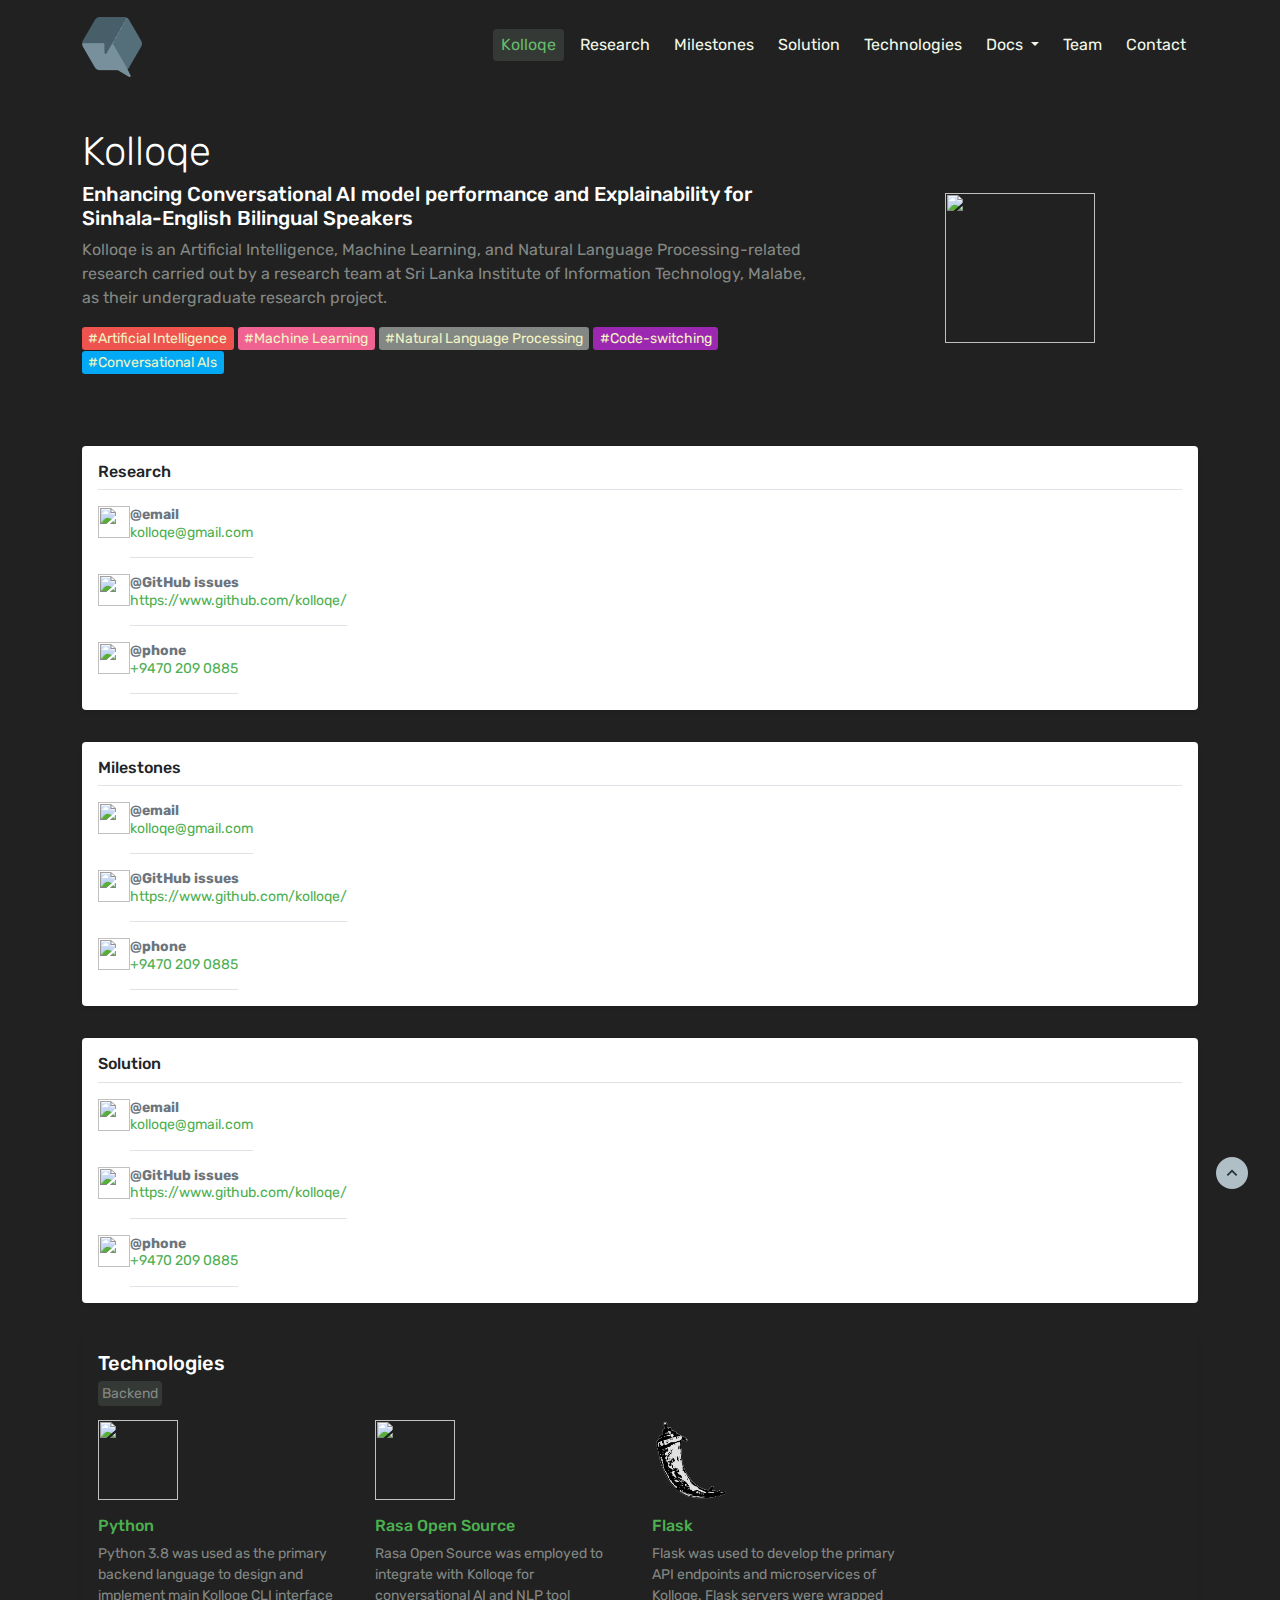
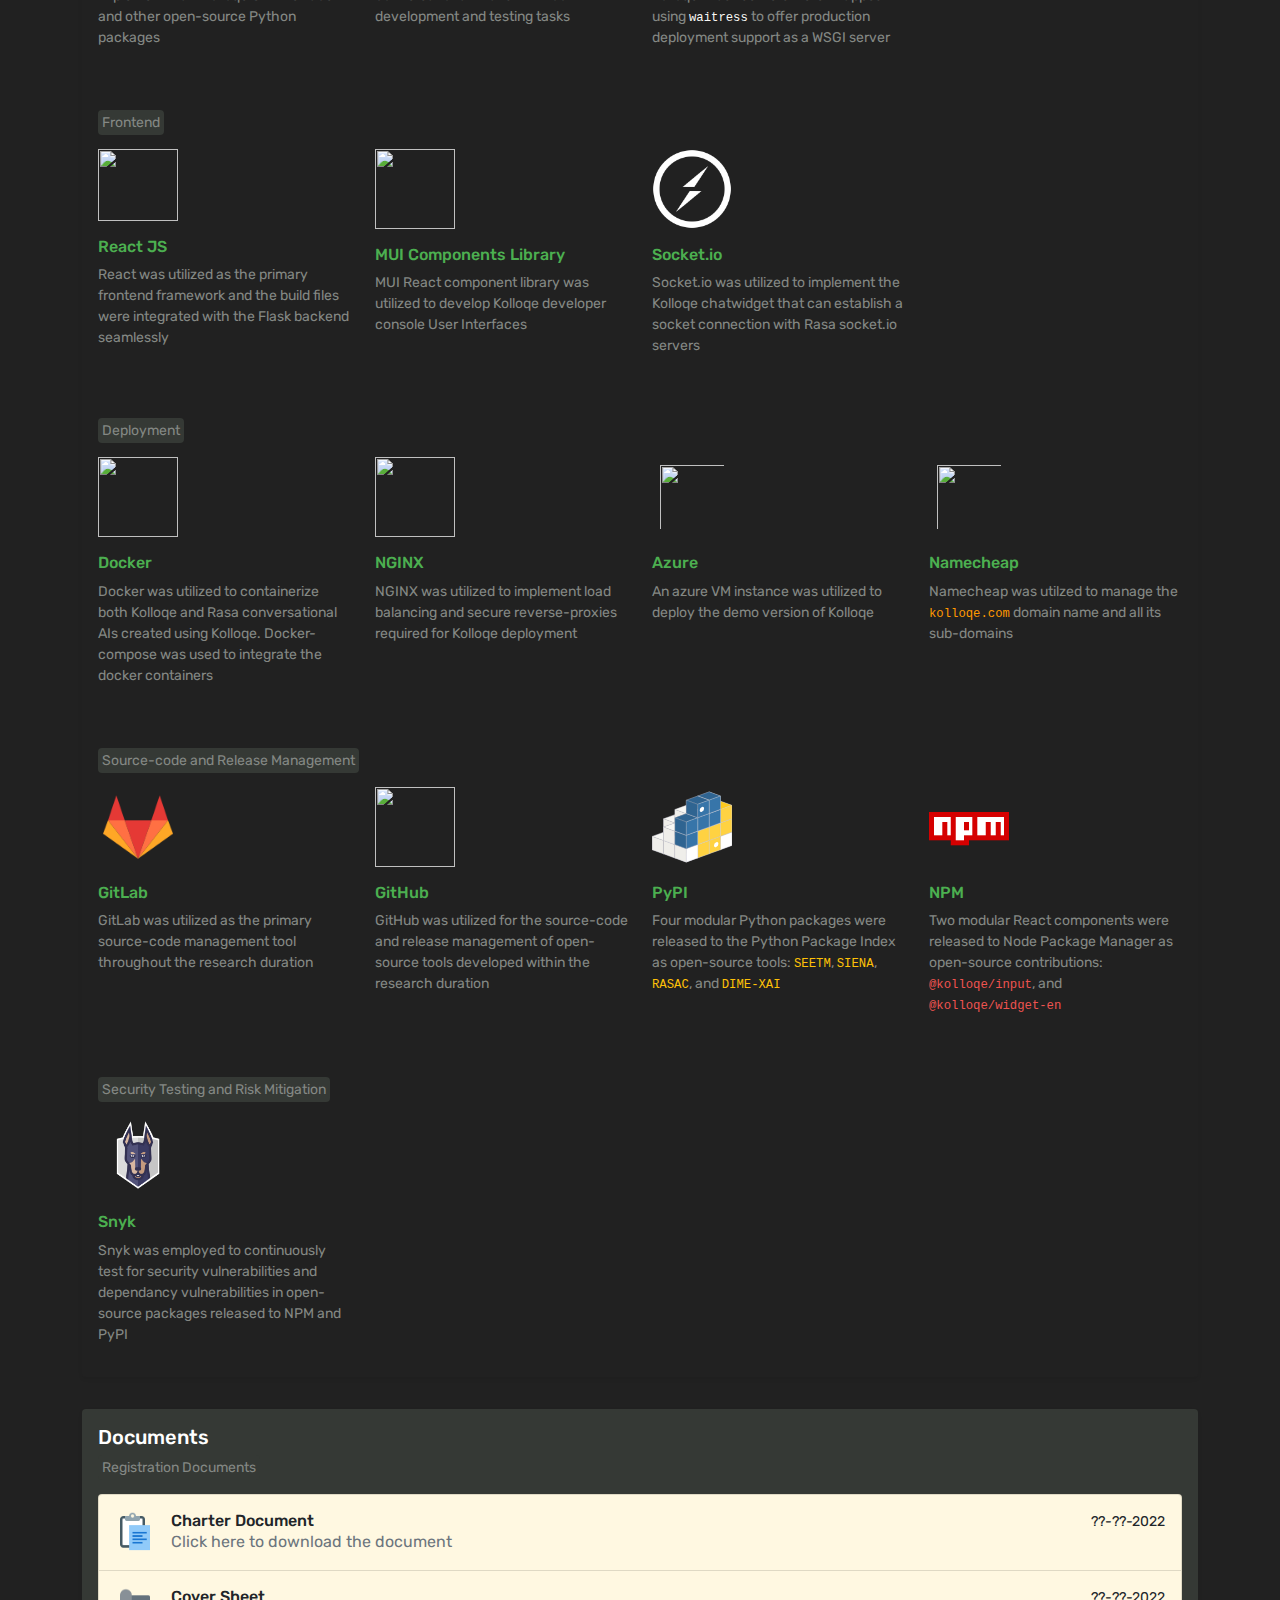
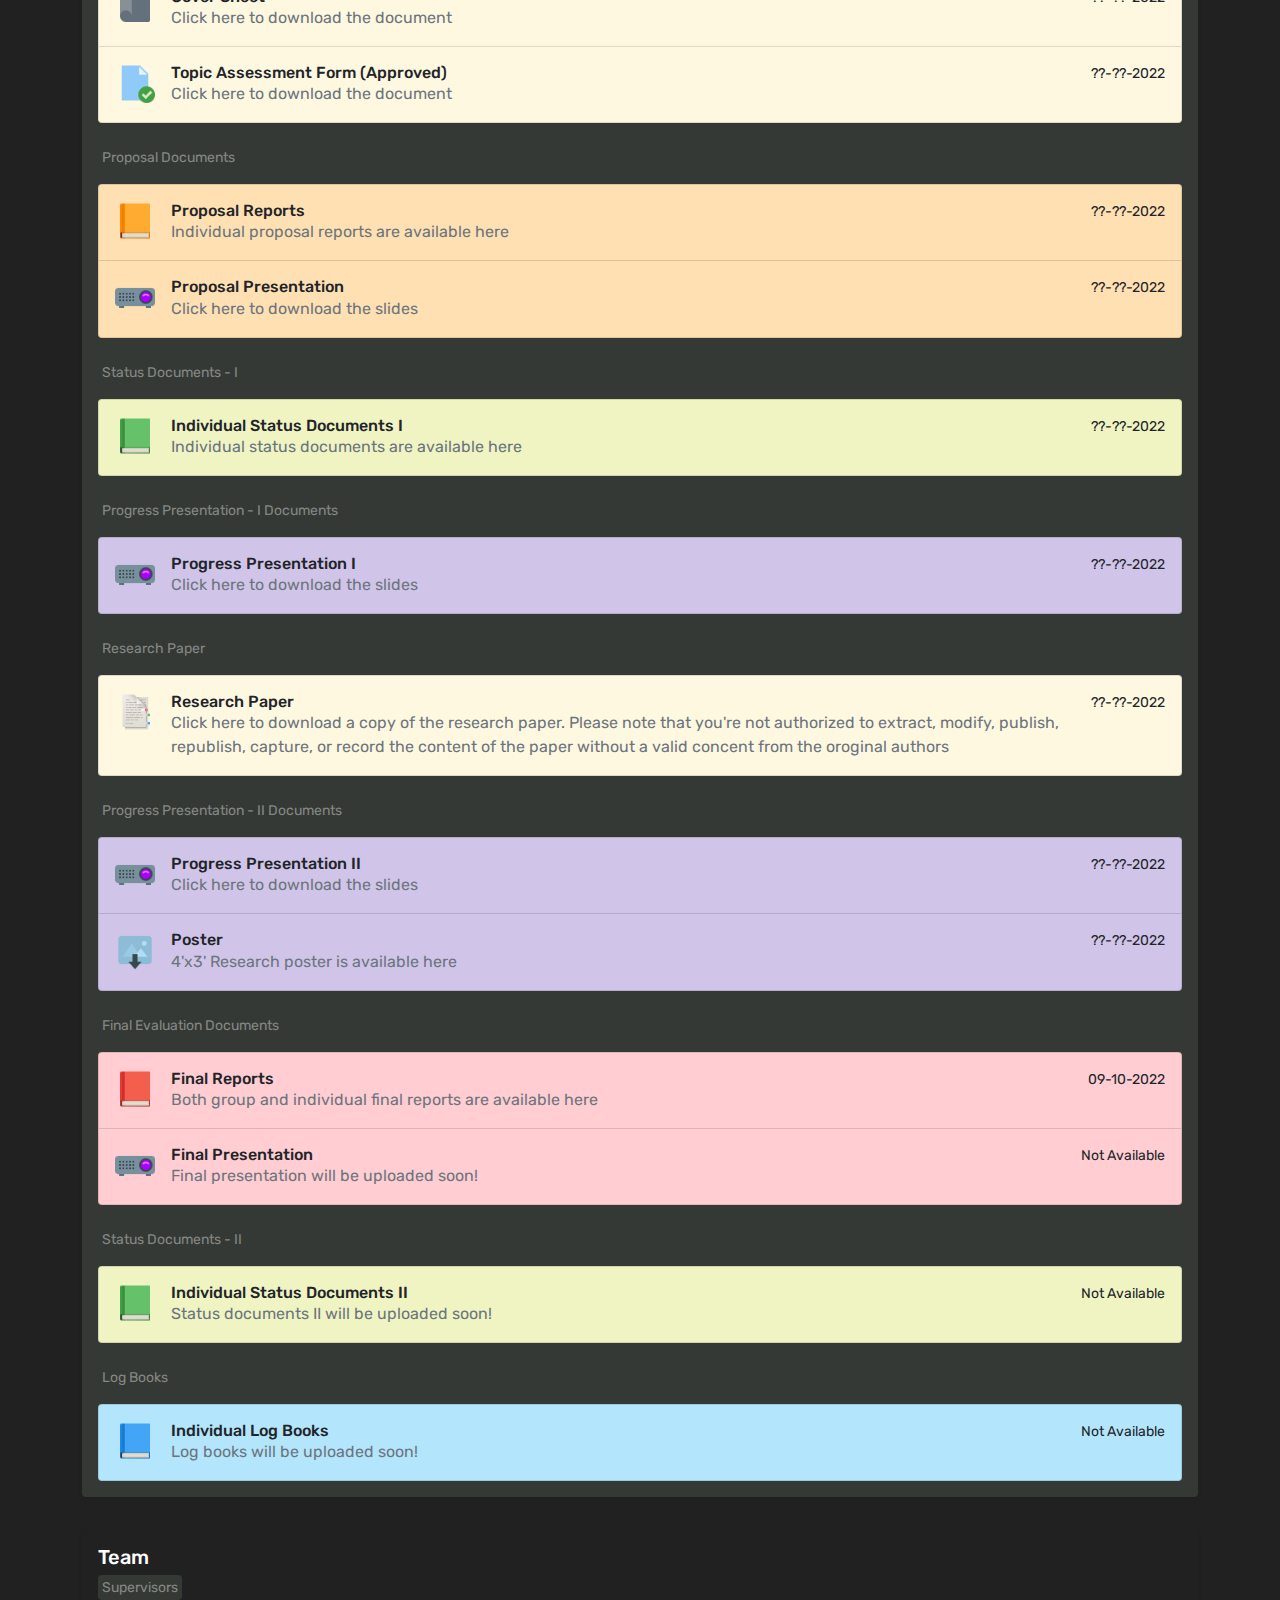
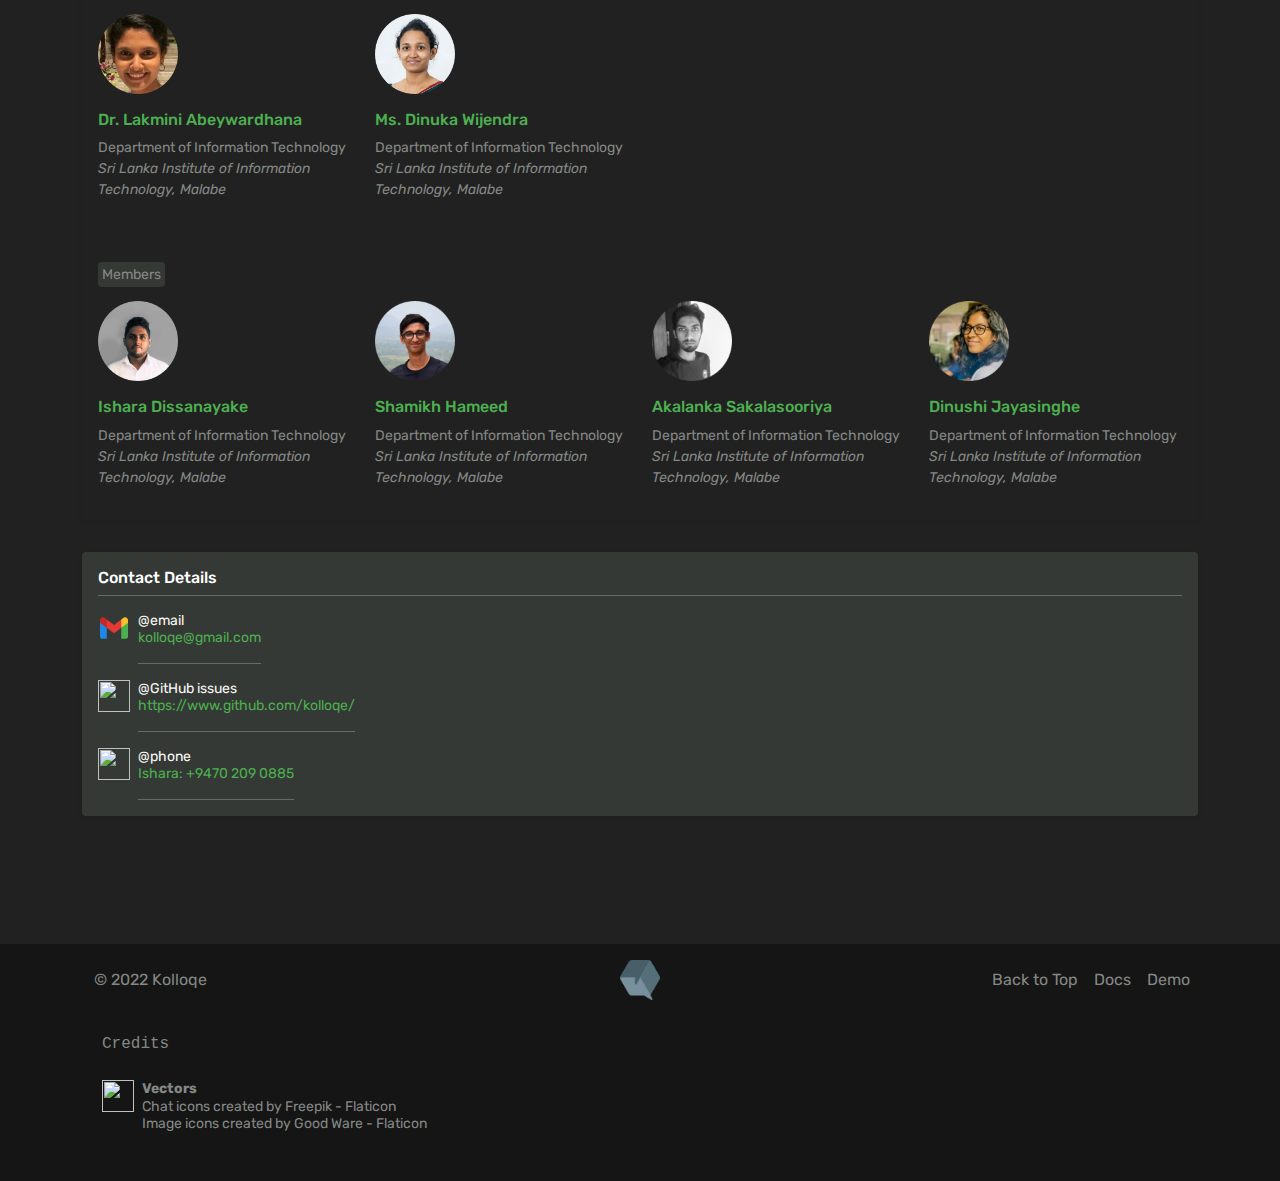
==== commit 1a8c4951: "added author linkedin links" ====
--- a/index.html
+++ b/index.html
@@ -1212,7 +1212,7 @@
                   class="pe-none user-select-none"
                 />
               </div>
-              <h3 class="fs-6">Dr. Lakmini Abeywardhana</h3>
+              <a href="https://lk.linkedin.com/in/lakmini-abeywardhana-65283aa9" target="_blank"><h3 class="fs-6">Dr. Lakmini Abeywardhana</h3></a>
               <p class="fs14 m-0 p-0 material-smoke-f">
                 Department of Information Technology
               </p>
@@ -1233,7 +1233,7 @@
                   class="pe-none user-select-none"
                 />
               </div>
-              <h3 class="fs-6">Ms. Dinuka Wijendra</h3>
+              <a href="https://lk.linkedin.com/in/dinuka-wijendra-62835a78" target="_blank"><h3 class="fs-6">Ms. Dinuka Wijendra</h3></a>
               <p class="fs14 m-0 p-0 material-smoke-f">
                 Department of Information Technology
               </p>
@@ -1259,7 +1259,7 @@
                   class="pe-none user-select-none"
                 />
               </div>
-              <h3 class="fs-6">Ishara Dissanayake</h3>
+              <a href="https://lk.linkedin.com/in/isharadissanayake" target="_blank"><h3 class="fs-6">Ishara Dissanayake</h3></a>
               <p class="fs14 m-0 p-0 material-smoke-f">
                 Department of Information Technology
               </p>
@@ -1280,7 +1280,7 @@
                   class="pe-none user-select-none"
                 />
               </div>
-              <h3 class="fs-6">Shamikh Hameed</h3>
+              <a href="https://lk.linkedin.com/in/shamikh-hameed-80104b199" target="_blank"><h3 class="fs-6">Shamikh Hameed</h3></a>
               <p class="fs14 m-0 p-0 material-smoke-f">
                 Department of Information Technology
               </p>
@@ -1301,7 +1301,7 @@
                   class="pe-none user-select-none"
                 />
               </div>
-              <h3 class="fs-6">Akalanka Sakalasooriya</h3>
+              <a href="https://lk.linkedin.com/in/akalanka-sakalasooriya" target="_blank"><h3 class="fs-6">Akalanka Sakalasooriya</h3></a>
               <p class="fs14 m-0 p-0 material-smoke-f">
                 Department of Information Technology
               </p>
@@ -1322,7 +1322,7 @@
                   class="pe-none user-select-none"
                 />
               </div>
-              <h3 class="fs-6">Dinushi Jayasinghe</h3>
+              <a href="https://lk.linkedin.com/in/dinushi-jayasinghe-80a14117b" target="_blank"><h3 class="fs-6">Dinushi Jayasinghe</h3></a>
               <p class="fs14 m-0 p-0 material-smoke-f">
                 Department of Information Technology
               </p>
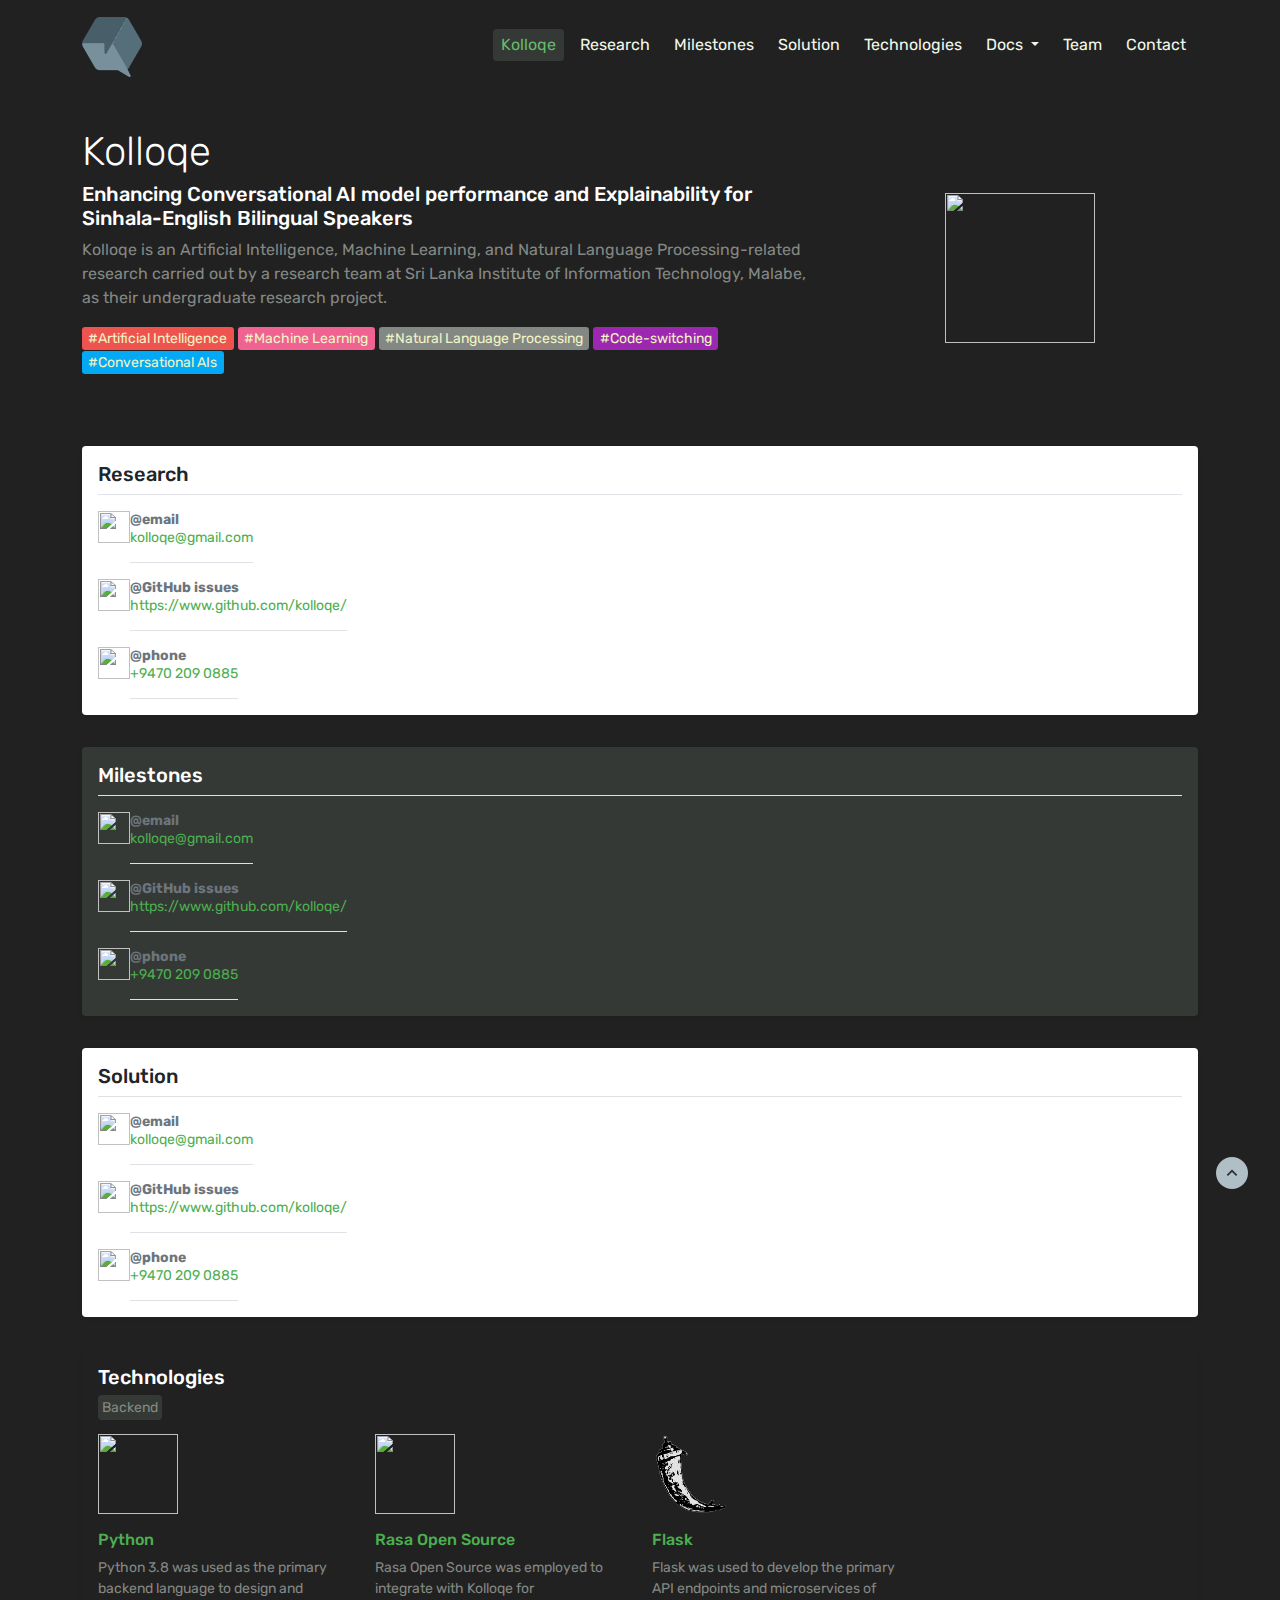
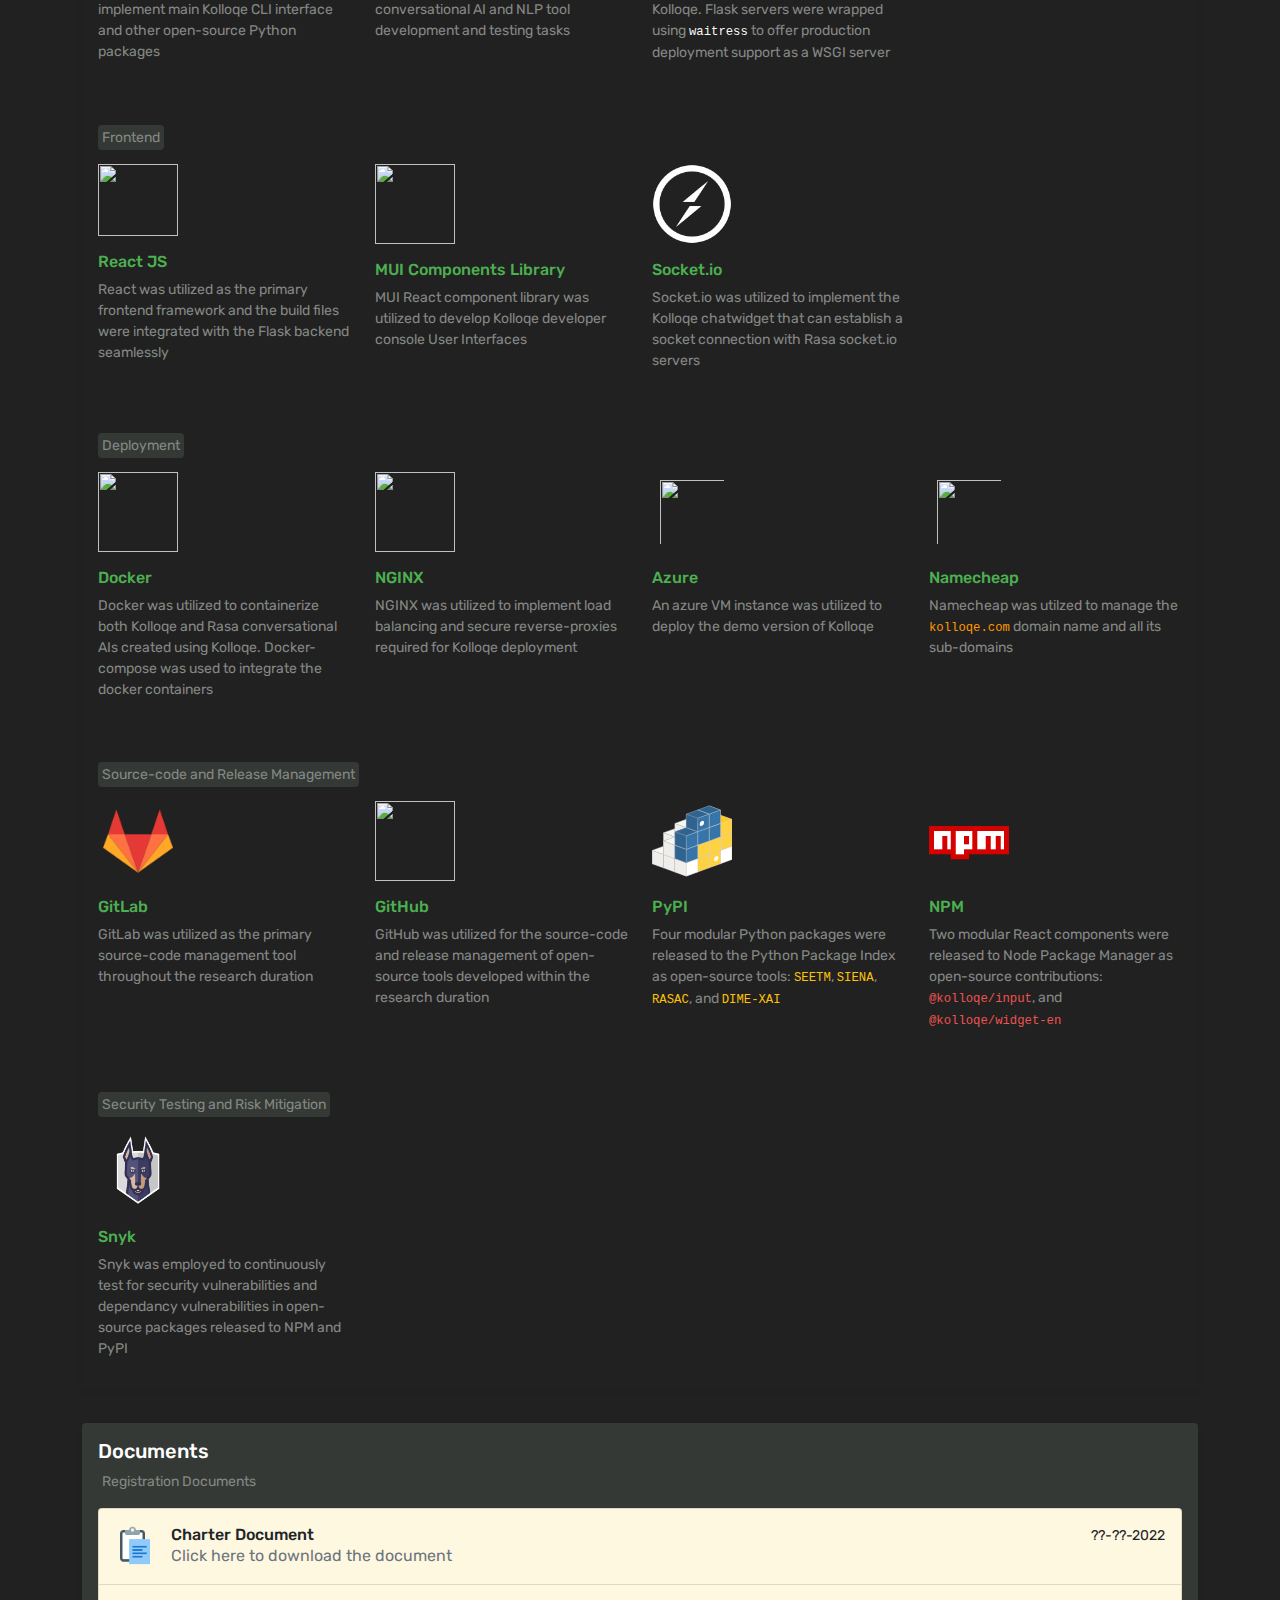
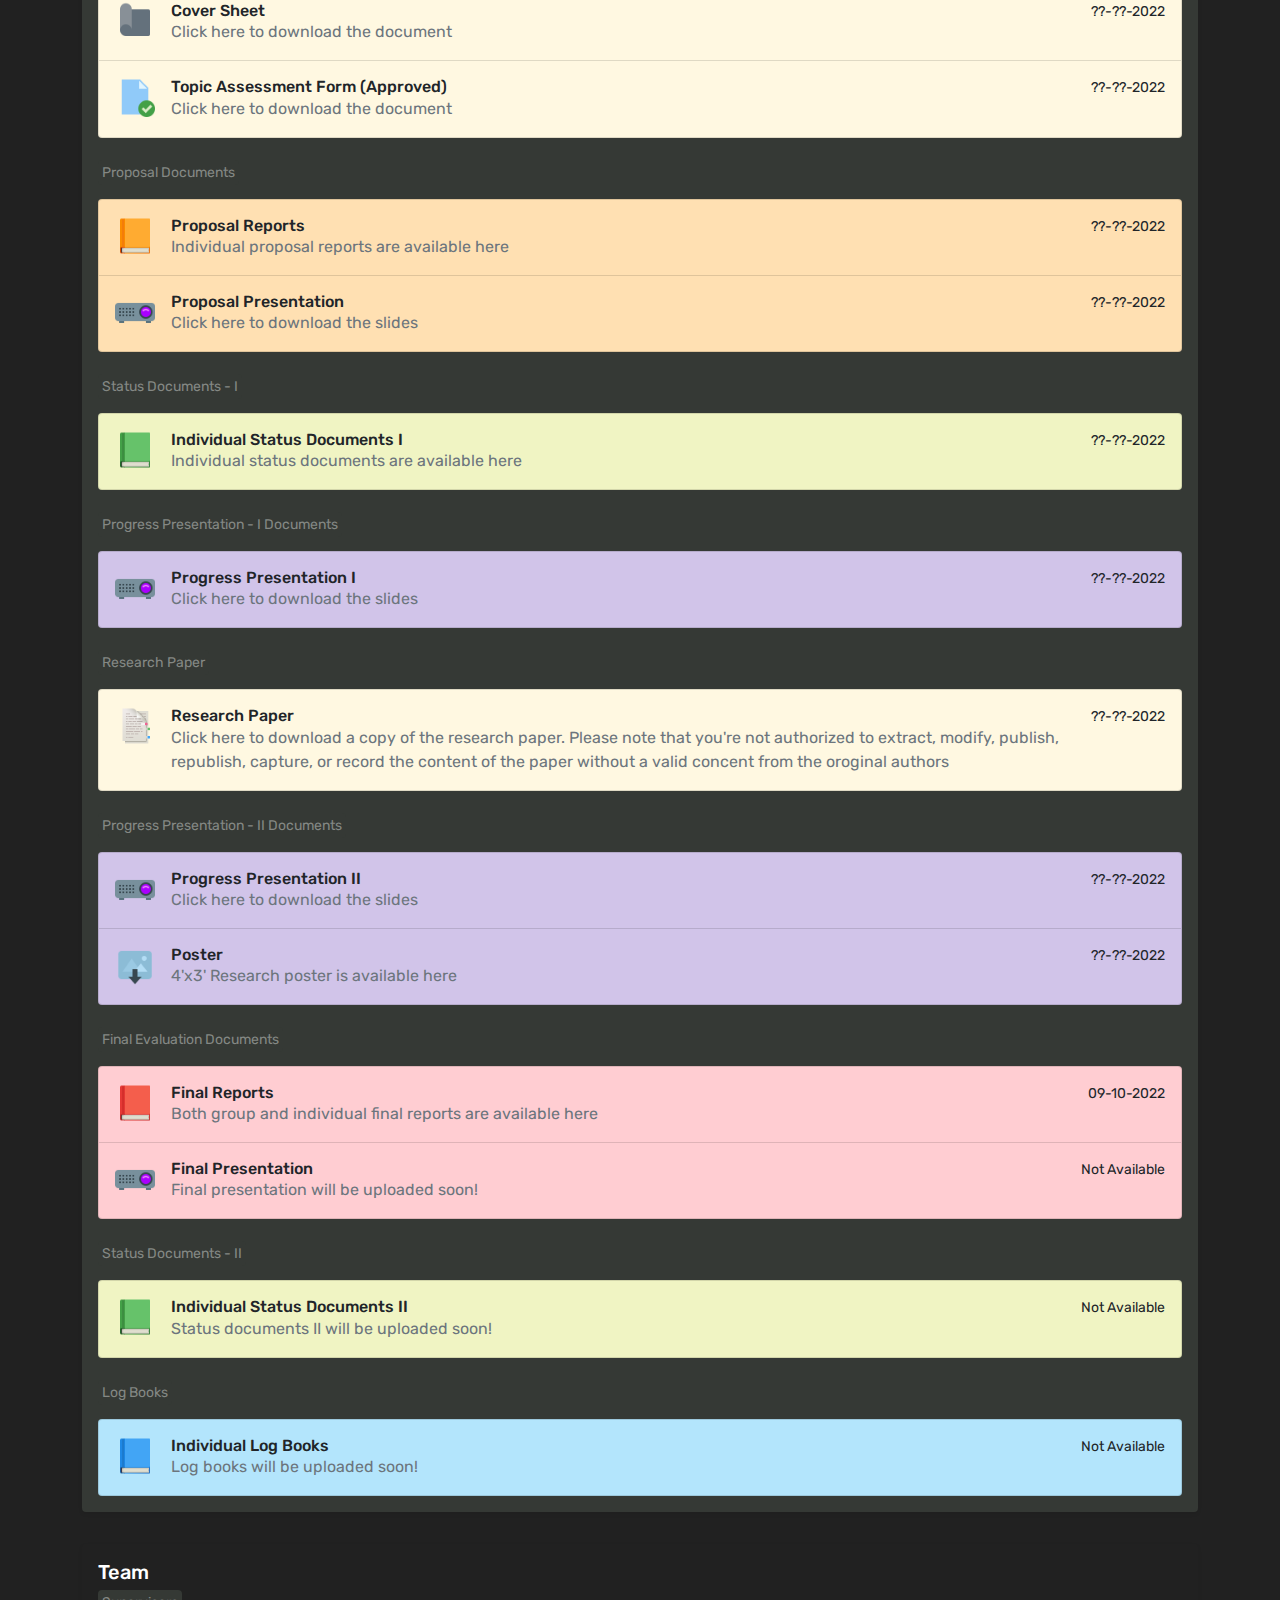
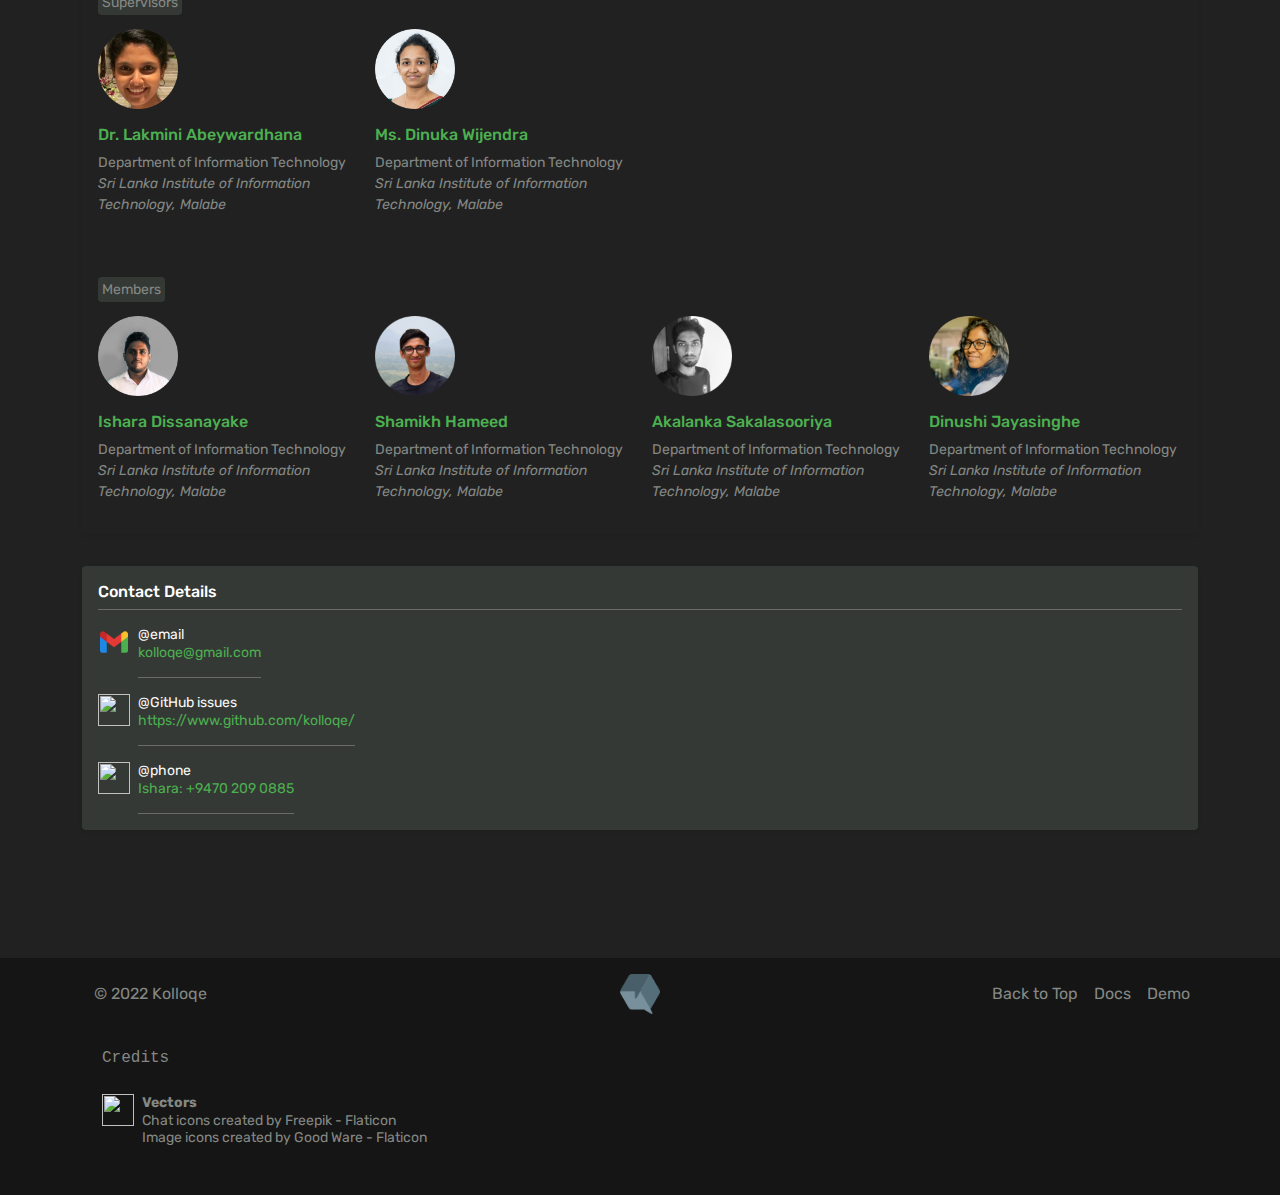
==== commit 5134cd44: "main section header size refinements" ====
--- a/index.html
+++ b/index.html
@@ -180,7 +180,7 @@
           <div class="col-8">
             <div class="d-flex align-items-center text-white rounded">
               <div class="">
-                <p class="fs-1 text-white fw-light mb-0 pb-0">Kolloqe</p>
+                <p class="fs-1 text-white fw-light mb-0 pb-0 fs-5">Kolloqe</p>
                 <h5 class="text-white">
                   Enhancing Conversational AI model performance and
                   Explainability for Sinhala-English Bilingual Speakers
@@ -238,7 +238,7 @@
 
       <div id="research" class="mainsection pt-3">
         <div class="mb-3 p-3 bg-body rounded shadow-sm">
-          <h6 class="border-bottom pb-2 mb-0 text-dark">Research</h6>
+          <h6 class="border-bottom pb-2 mb-0 text-dark fs-5">Research</h6>
           <div class="d-flex text-muted pt-3">
             <img
               src="res\images\icons\email.png"
@@ -285,8 +285,8 @@
       </div>
 
       <div id="milestones" class="mainsection pt-3">
-        <div class="mb-3 p-3 bg-body rounded shadow-sm">
-          <h6 class="border-bottom pb-2 mb-0 text-dark">Milestones</h6>
+        <div class="mb-3 p-3 material-onyx rounded shadow-sm">
+          <h6 class="border-bottom pb-2 mb-0 text-white fs-5">Milestones</h6>
           <div class="d-flex text-muted pt-3">
             <img
               src="res\images\icons\email.png"
@@ -334,7 +334,7 @@
 
       <div id="solution" class="mainsection pt-3">
         <div class="mb-3 p-3 bg-body rounded shadow-sm">
-          <h6 class="border-bottom pb-2 mb-0 text-dark">Solution</h6>
+          <h6 class="border-bottom pb-2 mb-0 text-dark fs-5">Solution</h6>
           <div class="d-flex text-muted pt-3">
             <img
               src="res\images\icons\email.png"
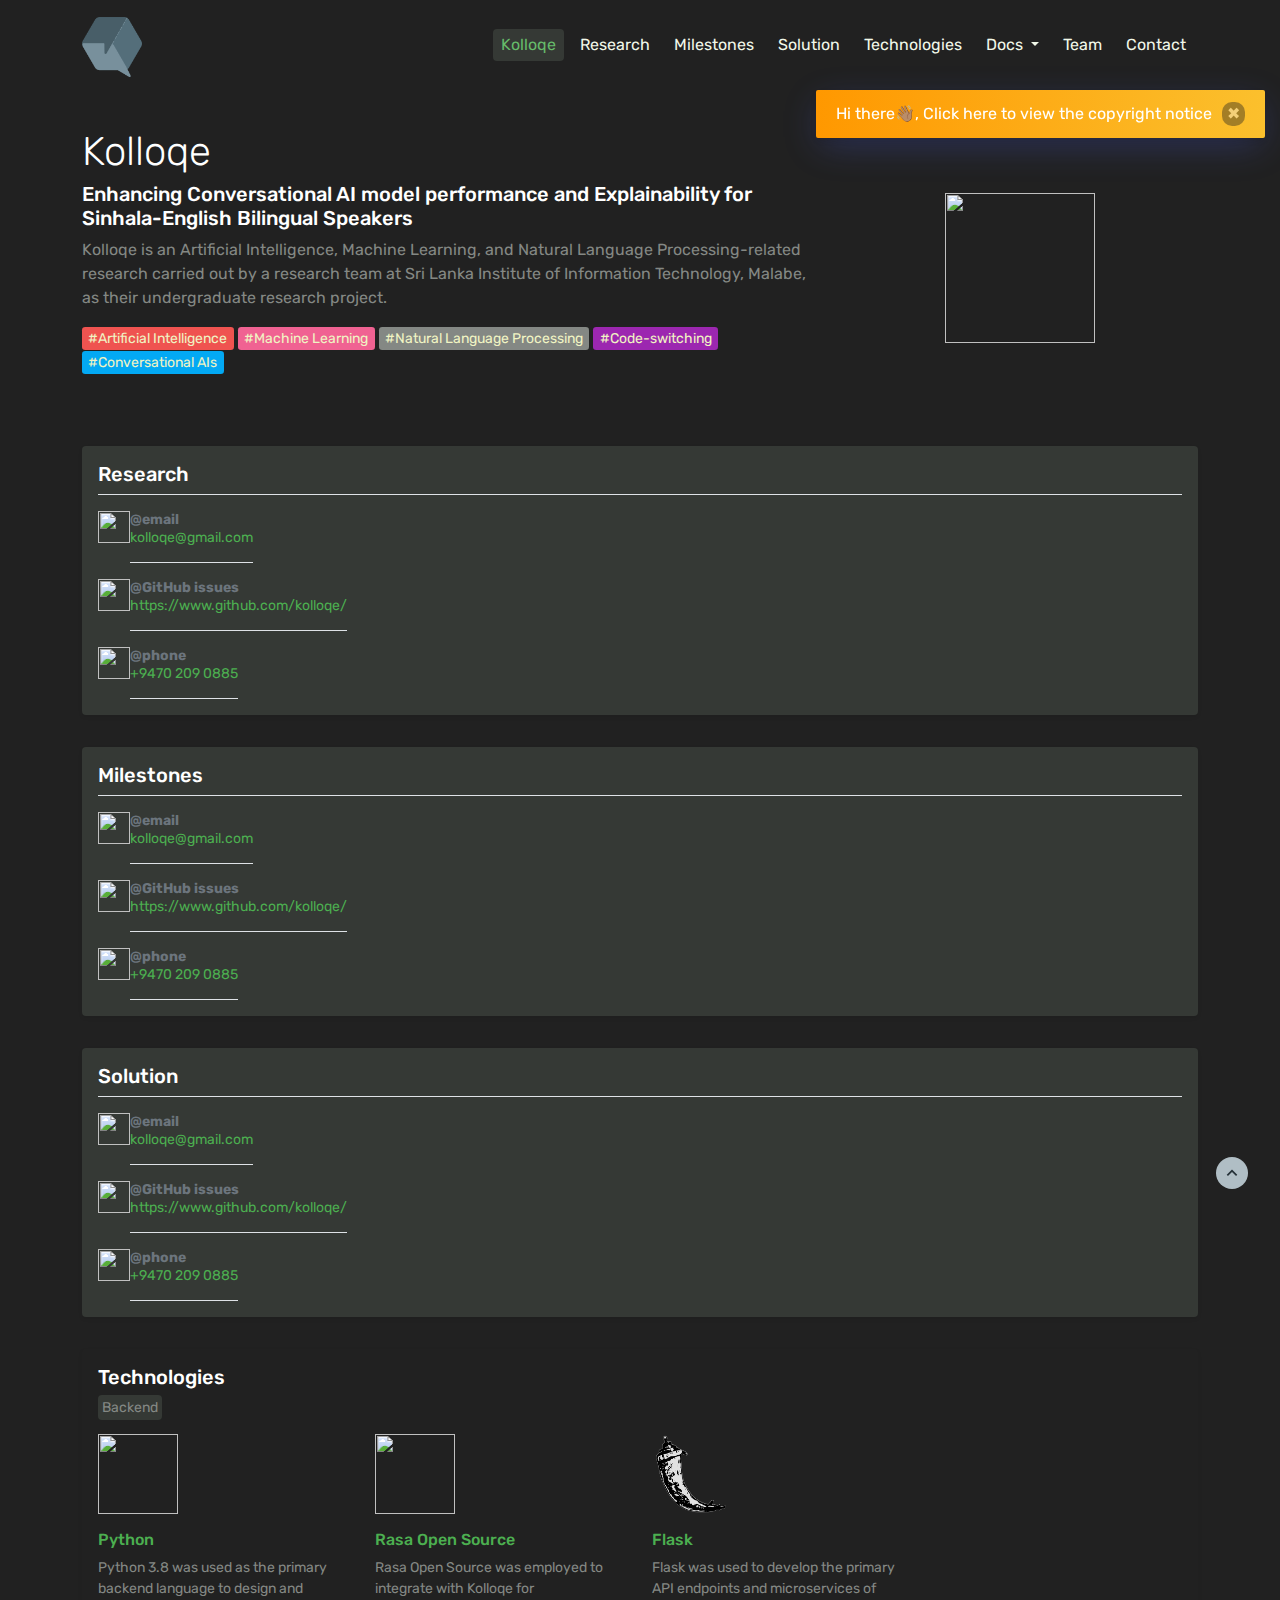
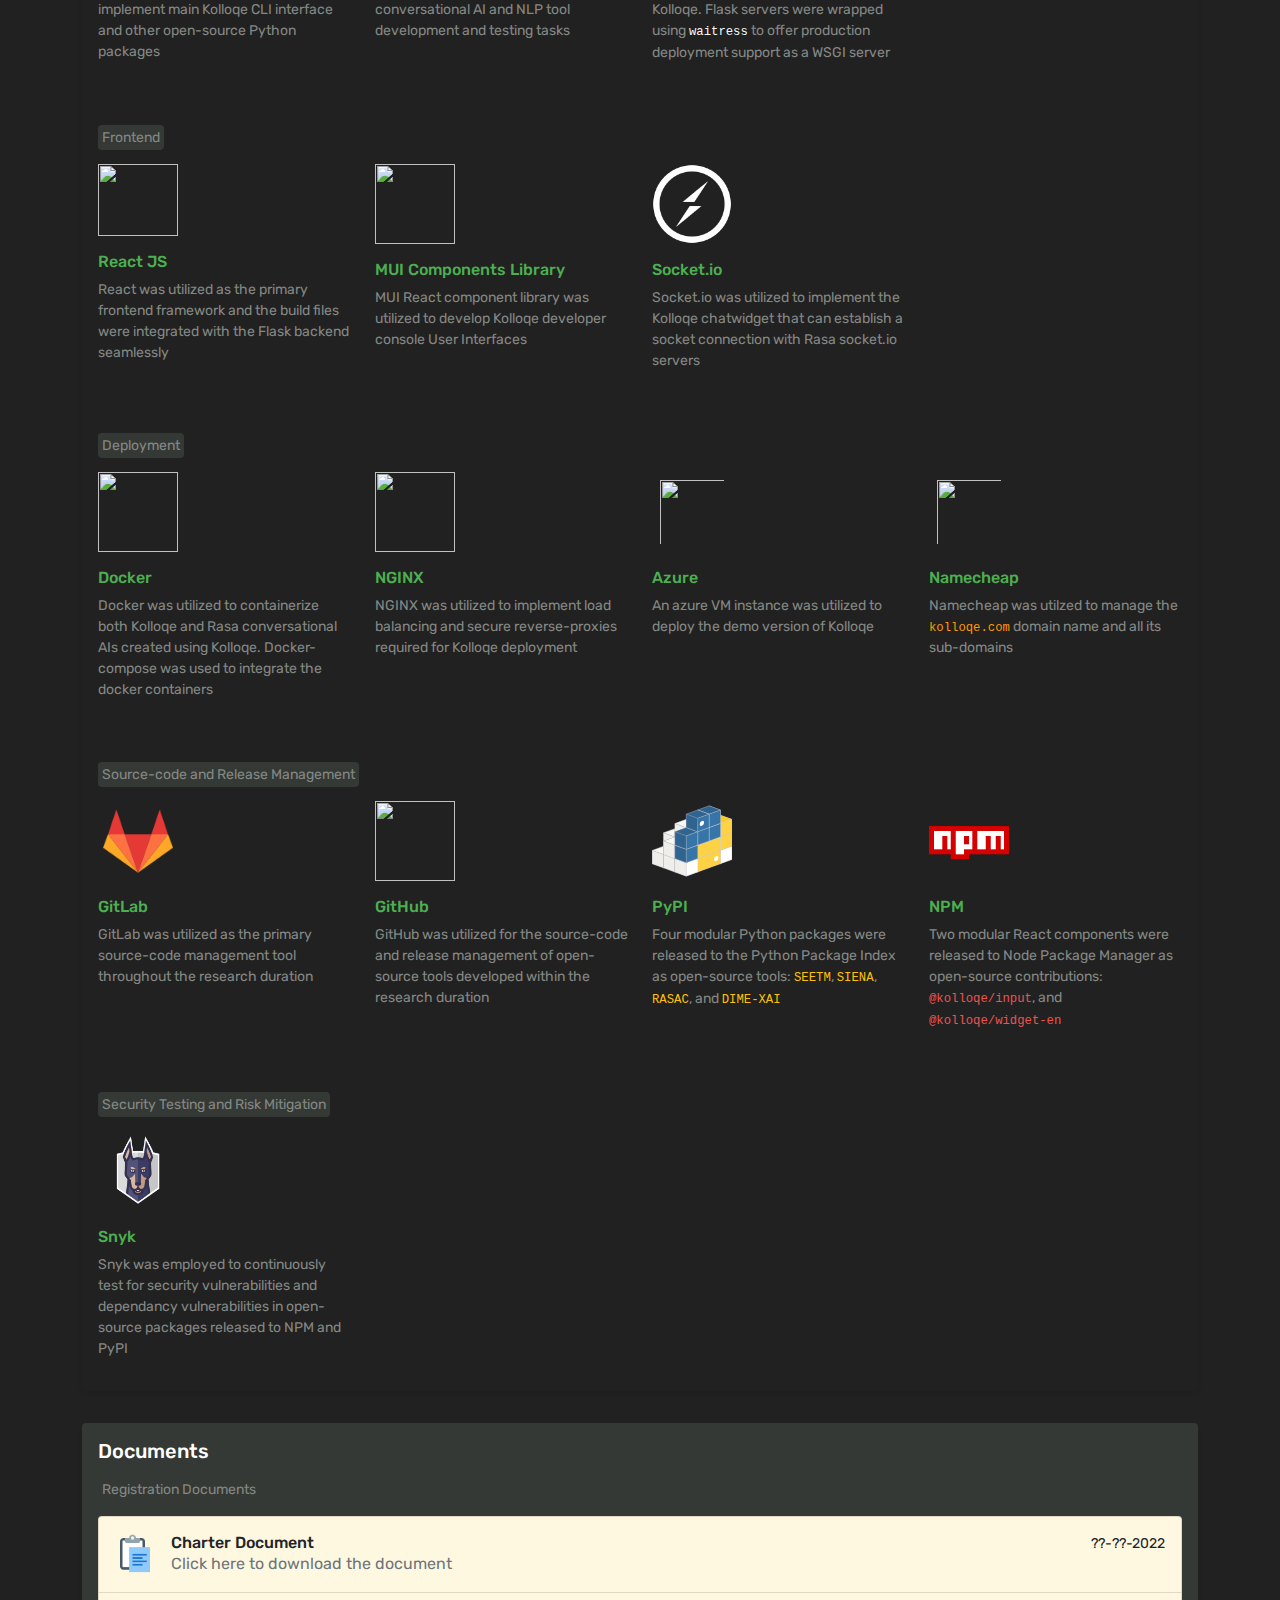
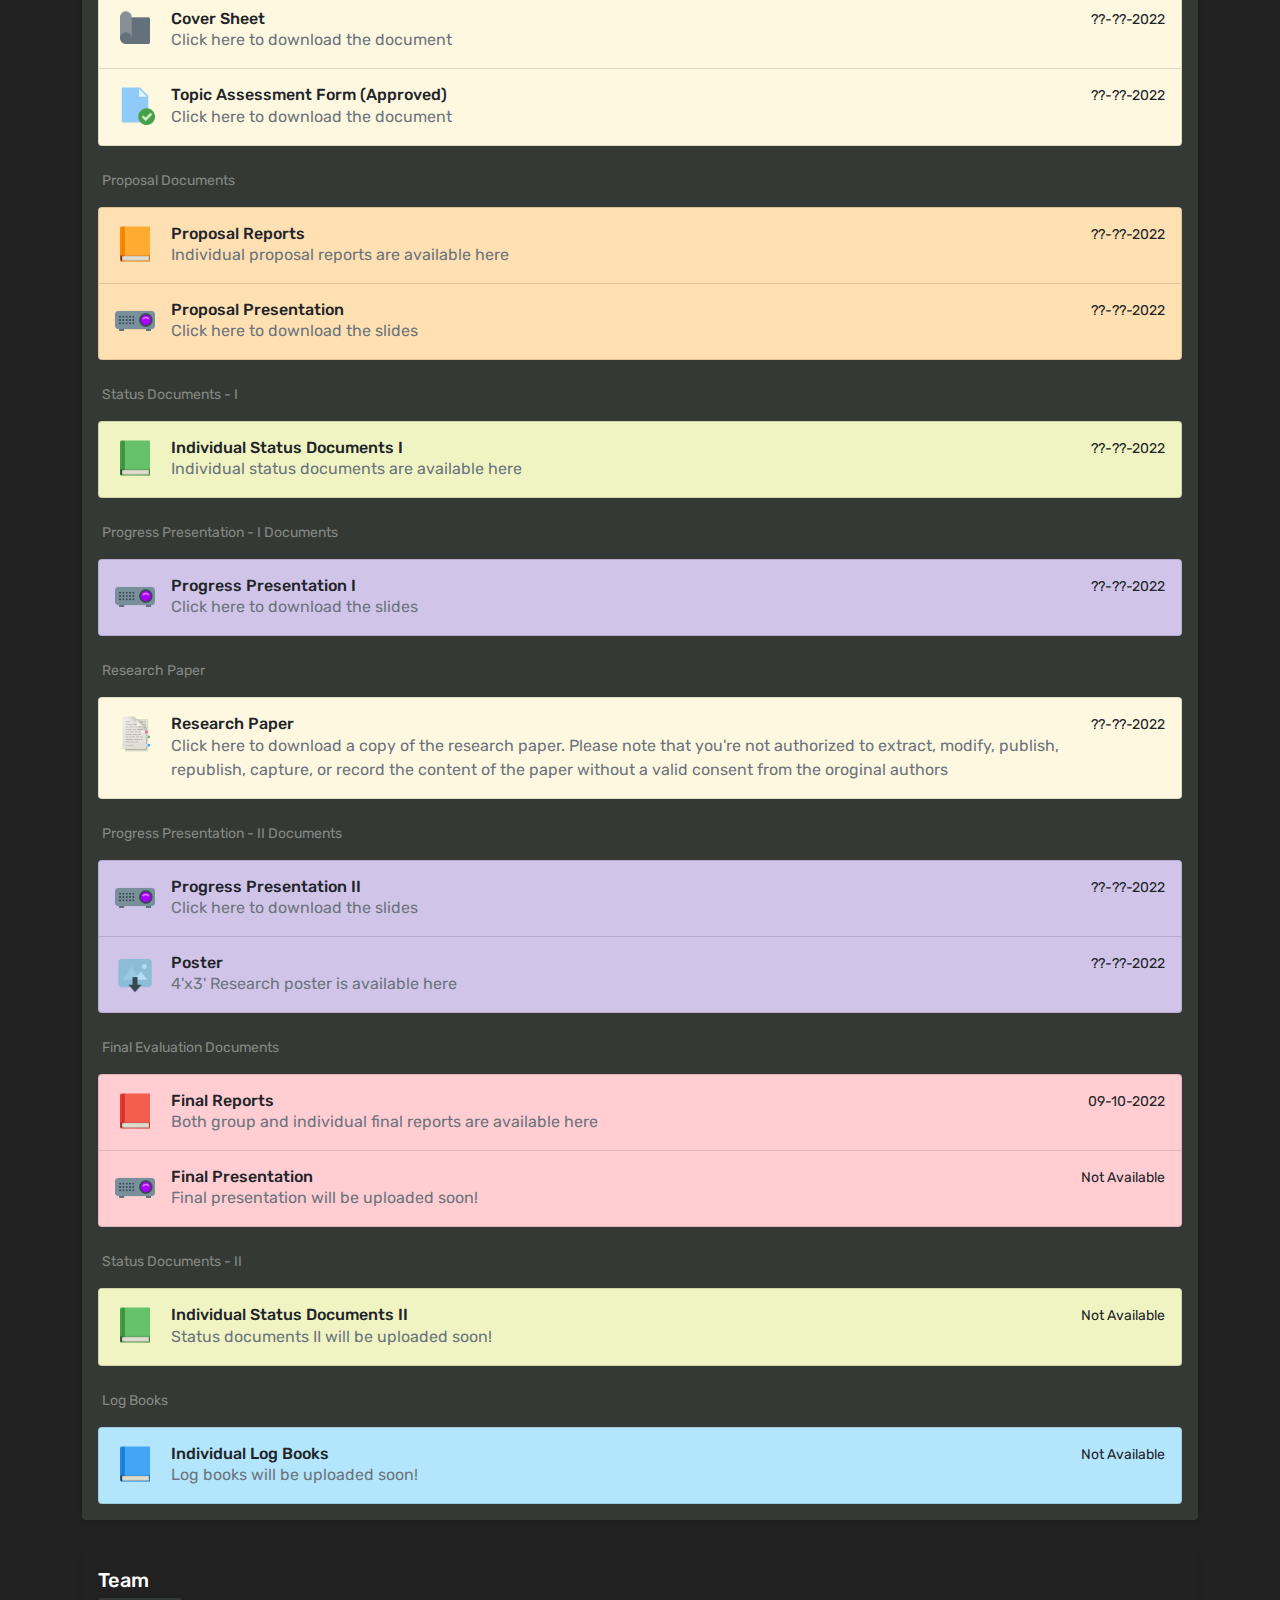
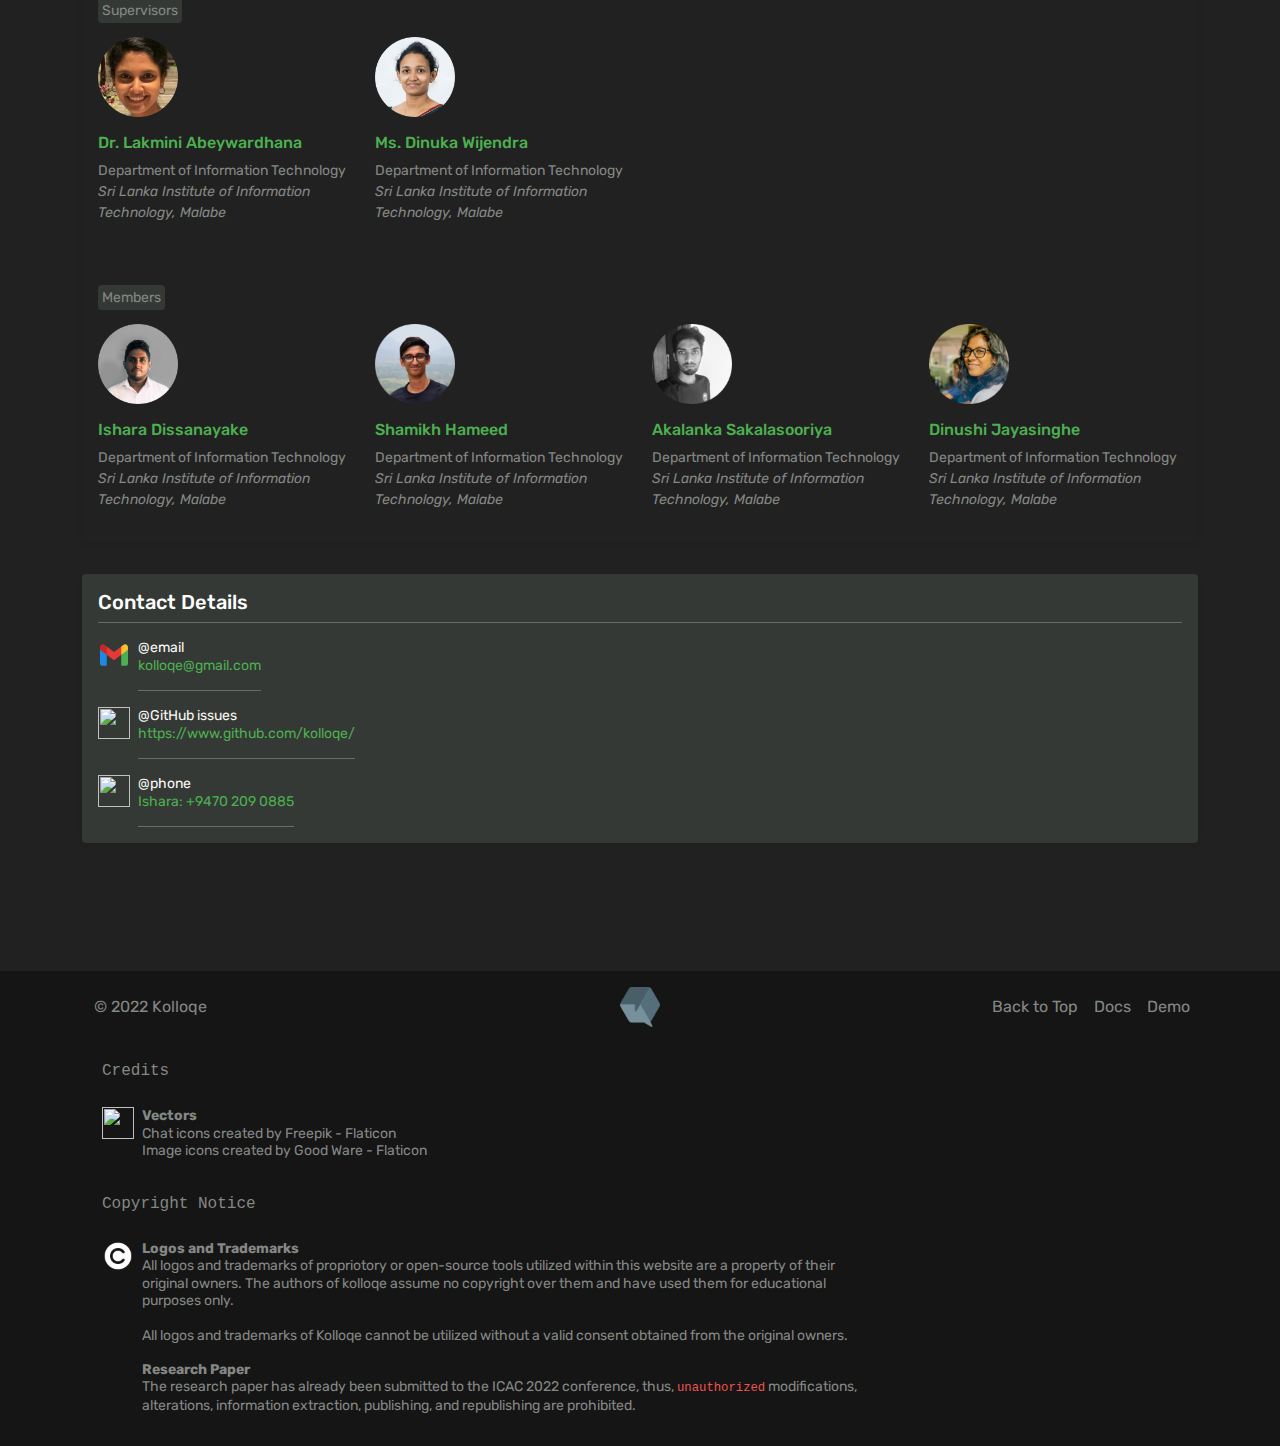
==== commit aecbbe92: "added a copyright notice" ====
--- a/index.html
+++ b/index.html
@@ -73,10 +73,15 @@
       <nav class="navbar navbar-expand-lg">
         <div class="container headercontainer">
           <a class="navbar-brand" href="#"
-            ><img src="res\images\kolloqe_steel.png" width="60px" class="mt-1"
+            ><img
+              src="res\images\kolloqe_steel.png"
+              width="60px"
+              focusable="true"
+              draggable="false"
+              class="pe-none user-select-none mt-1"
           /></a>
-          <button
-            class="navbar-toggler"
+          <a
+            class="navbar-toggler justify-content-center align-items-center"
             type="button"
             data-bs-toggle="collapse"
             data-bs-target="#navbarSupportedContent"
@@ -84,8 +89,14 @@
             aria-expanded="false"
             aria-label="Toggle navigation"
           >
-            <span class="navbar-toggler-icon"></span>
-          </button>
+            <img
+              src="res\images\icons\menu2.png"
+              width="30px"
+              focusable="true"
+              draggable="false"
+              class="pe-none user-select-none"
+            />
+          </a>
           <div class="collapse navbar-collapse" id="navbarSupportedContent">
             <ul class="navbar-nav ms-auto mb-2 mb-lg-0">
               <li class="nav-item nav-link-active kolloqe">
@@ -180,7 +191,7 @@
           <div class="col-8">
             <div class="d-flex align-items-center text-white rounded">
               <div class="">
-                <p class="fs-1 text-white fw-light mb-0 pb-0 fs-5">Kolloqe</p>
+                <p class="fs-1 text-white fw-light mb-0 pb-0">Kolloqe</p>
                 <h5 class="text-white">
                   Enhancing Conversational AI model performance and
                   Explainability for Sinhala-English Bilingual Speakers
@@ -223,7 +234,8 @@
               width="150"
               height="150"
               focusable="false"
-              class=""
+              draggable="false"
+              class="pe-none user-select-none"
             />
             <!-- disabled for now -->
             <!-- <img
@@ -237,14 +249,16 @@
       </div>
 
       <div id="research" class="mainsection pt-3">
-        <div class="mb-3 p-3 bg-body rounded shadow-sm">
-          <h6 class="border-bottom pb-2 mb-0 text-dark fs-5">Research</h6>
+        <div class="mb-3 p-3 material-onyx rounded shadow-sm">
+          <h6 class="border-bottom pb-2 mb-0 text-white fs-5">Research</h6>
           <div class="d-flex text-muted pt-3">
             <img
               src="res\images\icons\email.png"
               width="32"
               height="32"
               focusable="false"
+              draggable="false"
+              class="pe-none user-select-none"
             />
 
             <p class="pb-3 mb-0 small lh-sm border-bottom">
@@ -258,6 +272,8 @@
               width="32"
               height="32"
               focusable="false"
+              draggable="false"
+              class="pe-none user-select-none"
             />
 
             <p class="pb-3 mb-0 small lh-sm border-bottom">
@@ -274,6 +290,8 @@
               width="32"
               height="32"
               focusable="false"
+              draggable="false"
+              class="pe-none user-select-none"
             />
 
             <p class="pb-3 mb-0 small lh-sm border-bottom">
@@ -293,6 +311,8 @@
               width="32"
               height="32"
               focusable="false"
+              draggable="false"
+              class="pe-none user-select-none"
             />
 
             <p class="pb-3 mb-0 small lh-sm border-bottom">
@@ -306,6 +326,8 @@
               width="32"
               height="32"
               focusable="false"
+              draggable="false"
+              class="pe-none user-select-none"
             />
 
             <p class="pb-3 mb-0 small lh-sm border-bottom">
@@ -322,6 +344,8 @@
               width="32"
               height="32"
               focusable="false"
+              draggable="false"
+              class="pe-none user-select-none"
             />
 
             <p class="pb-3 mb-0 small lh-sm border-bottom">
@@ -333,14 +357,16 @@
       </div>
 
       <div id="solution" class="mainsection pt-3">
-        <div class="mb-3 p-3 bg-body rounded shadow-sm">
-          <h6 class="border-bottom pb-2 mb-0 text-dark fs-5">Solution</h6>
+        <div class="mb-3 p-3 material-onyx rounded shadow-sm">
+          <h6 class="border-bottom pb-2 mb-0 text-white fs-5">Solution</h6>
           <div class="d-flex text-muted pt-3">
             <img
               src="res\images\icons\email.png"
               width="32"
               height="32"
               focusable="false"
+              draggable="false"
+              class="pe-none user-select-none"
             />
 
             <p class="pb-3 mb-0 small lh-sm border-bottom">
@@ -354,6 +380,8 @@
               width="32"
               height="32"
               focusable="false"
+              draggable="false"
+              class="pe-none user-select-none"
             />
 
             <p class="pb-3 mb-0 small lh-sm border-bottom">
@@ -370,6 +398,8 @@
               width="32"
               height="32"
               focusable="false"
+              draggable="false"
+              class="pe-none user-select-none"
             />
 
             <p class="pb-3 mb-0 small lh-sm border-bottom">
@@ -400,7 +430,9 @@
                   class="pe-none user-select-none"
                 />
               </div>
-              <a href="https://www.python.org/" target="_blank"><h3 class="fs-6">Python</h3></a>
+              <a href="https://www.python.org/" target="_blank"
+                ><h3 class="fs-6">Python</h3></a
+              >
               <p class="fs14 m-0 p-0 material-smoke-f">
                 Python 3.8 was used as the primary backend language to design
                 and implement main Kolloqe CLI interface and other open-source
@@ -420,7 +452,9 @@
                   class="pe-none user-select-none"
                 />
               </div>
-              <a href="https://rasa.com/" target="_blank"><h3 class="fs-6">Rasa Open Source</h3></a>
+              <a href="https://rasa.com/" target="_blank"
+                ><h3 class="fs-6">Rasa Open Source</h3></a
+              >
               <p class="fs14 m-0 p-0 material-smoke-f">
                 Rasa Open Source was employed to integrate with Kolloqe for
                 conversational AI and NLP tool development and testing tasks
@@ -439,7 +473,9 @@
                   class="pe-none user-select-none"
                 />
               </div>
-              <a href="https://pypi.org/project/Flask/" target="_blank"><h3 class="fs-6">Flask</h3></a>
+              <a href="https://pypi.org/project/Flask/" target="_blank"
+                ><h3 class="fs-6">Flask</h3></a
+              >
               <p class="fs14 m-0 p-0 material-smoke-f">
                 Flask was used to develop the primary API endpoints and
                 microservices of Kolloqe. Flask servers were wrapped using
@@ -465,7 +501,9 @@
                   class="pe-none user-select-none"
                 />
               </div>
-              <a href="https://reactjs.org/" target="_blank"><h3 class="fs-6">React JS</h3></a>
+              <a href="https://reactjs.org/" target="_blank"
+                ><h3 class="fs-6">React JS</h3></a
+              >
               <p class="fs14 m-0 p-0 material-smoke-f">
                 React was utilized as the primary frontend framework and the
                 build files were integrated with the Flask backend seamlessly
@@ -484,7 +522,9 @@
                   class="pe-none user-select-none"
                 />
               </div>
-              <a href="https://mui.com/" target="_blank"><h3 class="fs-6">MUI Components Library</h3></a>
+              <a href="https://mui.com/" target="_blank"
+                ><h3 class="fs-6">MUI Components Library</h3></a
+              >
               <p class="fs14 m-0 p-0 material-smoke-f">
                 MUI React component library was utilized to develop Kolloqe
                 developer console User Interfaces
@@ -503,7 +543,9 @@
                   class="pe-none user-select-none"
                 />
               </div>
-              <a href="https://socket.io/" target="_blank"><h3 class="fs-6">Socket.io</h3></a>
+              <a href="https://socket.io/" target="_blank"
+                ><h3 class="fs-6">Socket.io</h3></a
+              >
               <p class="fs14 m-0 p-0 material-smoke-f">
                 Socket.io was utilized to implement the Kolloqe chatwidget that
                 can establish a socket connection with Rasa socket.io servers
@@ -527,7 +569,9 @@
                   class="pe-none user-select-none"
                 />
               </div>
-              <a href="https://www.docker.com/" target="_blank"><h3 class="fs-6">Docker</h3></a>
+              <a href="https://www.docker.com/" target="_blank"
+                ><h3 class="fs-6">Docker</h3></a
+              >
               <p class="fs14 m-0 p-0 material-smoke-f">
                 Docker was utilized to containerize both Kolloqe and Rasa
                 conversational AIs created using Kolloqe. Docker-compose was
@@ -547,7 +591,9 @@
                   class="pe-none user-select-none"
                 />
               </div>
-              <a href="https://www.nginx.com/" target="_blank"><h3 class="fs-6">NGINX</h3></a>
+              <a href="https://www.nginx.com/" target="_blank"
+                ><h3 class="fs-6">NGINX</h3></a
+              >
               <p class="fs14 m-0 p-0 material-smoke-f">
                 NGINX was utilized to implement load balancing and secure
                 reverse-proxies required for Kolloqe deployment
@@ -566,7 +612,9 @@
                   class="pe-none user-select-none p-2"
                 />
               </div>
-              <a href="https://azure.microsoft.com/en-us/" target="_blank"><h3 class="fs-6">Azure</h3></a>
+              <a href="https://azure.microsoft.com/en-us/" target="_blank"
+                ><h3 class="fs-6">Azure</h3></a
+              >
               <p class="fs14 m-0 p-0 material-smoke-f">
                 An azure VM instance was utilized to deploy the demo version of
                 Kolloqe
@@ -585,7 +633,9 @@
                   class="pe-none user-select-none p-2"
                 />
               </div>
-              <a href="https://www.namecheap.com/" target="_blank"><h3 class="fs-6">Namecheap</h3></a>
+              <a href="https://www.namecheap.com/" target="_blank"
+                ><h3 class="fs-6">Namecheap</h3></a
+              >
               <p class="fs14 m-0 p-0 material-smoke-f">
                 Namecheap was utilzed to manage the
                 <span><code class="material-orange-f">kolloqe.com</code></span>
@@ -613,7 +663,9 @@
                   class="pe-none user-select-none"
                 />
               </div>
-              <a href="https://about.gitlab.com/" target="_blank"><h3 class="fs-6">GitLab</h3></a>
+              <a href="https://about.gitlab.com/" target="_blank"
+                ><h3 class="fs-6">GitLab</h3></a
+              >
               <p class="fs14 m-0 p-0 material-smoke-f">
                 GitLab was utilized as the primary source-code management tool
                 throughout the research duration
@@ -632,7 +684,9 @@
                   class="pe-none user-select-none"
                 />
               </div>
-              <a href="https://github.com/" target="_blank"><h3 class="fs-6">GitHub</h3></a>
+              <a href="https://github.com/" target="_blank"
+                ><h3 class="fs-6">GitHub</h3></a
+              >
               <p class="fs14 m-0 p-0 material-smoke-f">
                 GitHub was utilized for the source-code and release management
                 of open-source tools developed within the research duration
@@ -651,7 +705,9 @@
                   class="pe-none user-select-none"
                 />
               </div>
-              <a href="https://pypi.org/" target="_blank"><h3 class="fs-6">PyPI</h3></a>
+              <a href="https://pypi.org/" target="_blank"
+                ><h3 class="fs-6">PyPI</h3></a
+              >
               <p class="fs14 m-0 p-0 material-smoke-f">
                 Four modular Python packages were released to the Python Package
                 Index as open-source tools:
@@ -682,7 +738,9 @@
                   class="pe-none user-select-none"
                 />
               </div>
-              <a href="https://www.npmjs.com/" target="_blank"><h3 class="fs-6">NPM</h3></a>
+              <a href="https://www.npmjs.com/" target="_blank"
+                ><h3 class="fs-6">NPM</h3></a
+              >
               <p class="fs14 m-0 p-0 material-smoke-f">
                 Two modular React components were released to Node Package
                 Manager as open-source contributions:
@@ -718,7 +776,9 @@
                   class="pe-none user-select-none"
                 />
               </div>
-              <a href="https://snyk.io/" target="_blank"><h3 class="fs-6">Snyk</h3></a>
+              <a href="https://snyk.io/" target="_blank"
+                ><h3 class="fs-6">Snyk</h3></a
+              >
               <p class="fs14 m-0 p-0 material-smoke-f">
                 Snyk was employed to continuously test for security
                 vulnerabilities and dependancy vulnerabilities in open-source
@@ -733,7 +793,7 @@
         <div class="mb-3 p-3 material-onyx rounded shadow-sm">
           <h6 class="fs-5 pb-2 mb-0 text-white">Documents</h6>
           <div class="subsection" id="rd">
-            <p class="fs14 m-0 p-0 material-smoke-f">
+            <p class="fs14 m-0 p-0 mt-2 material-smoke-f">
               <span class="material-onyx p-1 rounded"
                 >Registration Documents</span
               >
@@ -754,7 +814,9 @@
                   alt="twbs"
                   width="40"
                   height="40"
-                  class="flex-shrink-0"
+                  focusable="false"
+                  draggable="false"
+                  class="flex-shrink-0 pe-none user-select-none"
                 />
                 <div class="d-flex gap-2 w-100 justify-content-between">
                   <div>
@@ -781,7 +843,9 @@
                   alt="twbs"
                   width="40"
                   height="40"
-                  class="flex-shrink-0"
+                  focusable="false"
+                  draggable="false"
+                  class="flex-shrink-0 pe-none user-select-none"
                 />
                 <div class="d-flex gap-2 w-100 justify-content-between">
                   <div>
@@ -808,7 +872,9 @@
                   alt="twbs"
                   width="40"
                   height="40"
-                  class="flex-shrink-0"
+                  focusable="false"
+                  draggable="false"
+                  class="flex-shrink-0 pe-none user-select-none"
                 />
                 <div class="d-flex gap-2 w-100 justify-content-between">
                   <div>
@@ -835,6 +901,7 @@
                 data-toast-url="https://github.com/kolloqe/kolloqe-pages-resources/tree/main/1_proposal/report"
                 data-toast-new-window="true"
                 data-toast-type="warning"
+                data-toast-duration="5000"
                 aria-current="true"
               >
                 <img
@@ -842,7 +909,9 @@
                   alt="twbs"
                   width="40"
                   height="40"
-                  class="flex-shrink-0"
+                  focusable="false"
+                  draggable="false"
+                  class="flex-shrink-0 pe-none user-select-none"
                 />
                 <div class="d-flex gap-2 w-100 justify-content-between">
                   <div>
@@ -869,7 +938,9 @@
                   alt="twbs"
                   width="40"
                   height="40"
-                  class="flex-shrink-0"
+                  focusable="false"
+                  draggable="false"
+                  class="flex-shrink-0 pe-none user-select-none"
                 />
                 <div class="d-flex gap-2 w-100 justify-content-between">
                   <div>
@@ -898,6 +969,7 @@
                 data-toast-url="https://github.com/kolloqe/kolloqe-pages-resources/tree/main/3_status_doc_1"
                 data-toast-new-window="true"
                 data-toast-type="warning"
+                data-toast-duration="5000"
                 aria-current="true"
               >
                 <img
@@ -905,7 +977,9 @@
                   alt="twbs"
                   width="40"
                   height="40"
-                  class="flex-shrink-0"
+                  focusable="false"
+                  draggable="false"
+                  class="flex-shrink-0 pe-none user-select-none"
                 />
                 <div class="d-flex gap-2 w-100 justify-content-between">
                   <div>
@@ -942,7 +1016,9 @@
                   alt="twbs"
                   width="40"
                   height="40"
-                  class="flex-shrink-0"
+                  focusable="false"
+                  draggable="false"
+                  class="flex-shrink-0 pe-none user-select-none"
                 />
                 <div class="d-flex gap-2 w-100 justify-content-between">
                   <div>
@@ -977,7 +1053,9 @@
                   alt="twbs"
                   width="40"
                   height="40"
-                  class="flex-shrink-0"
+                  focusable="false"
+                  draggable="false"
+                  class="flex-shrink-0 pe-none user-select-none"
                 />
                 <div class="d-flex gap-2 w-100 justify-content-between">
                   <div>
@@ -986,7 +1064,7 @@
                       Click here to download a copy of the research paper.
                       Please note that you're not authorized to extract, modify,
                       publish, republish, capture, or record the content of the
-                      paper without a valid concent from the oroginal authors
+                      paper without a valid consent from the oroginal authors
                     </p>
                   </div>
                   <small class="opacity-50 text-nowrap">??-??-2022</small>
@@ -1017,7 +1095,9 @@
                   alt="twbs"
                   width="40"
                   height="40"
-                  class="flex-shrink-0"
+                  focusable="false"
+                  draggable="false"
+                  class="flex-shrink-0 pe-none user-select-none"
                 />
                 <div class="d-flex gap-2 w-100 justify-content-between">
                   <div>
@@ -1036,6 +1116,7 @@
                 data-toast-url="https://github.com/kolloqe/kolloqe-pages-resources/raw/main/6_progress_presentation_2/poster/2022-056_poster_updated.jpg"
                 data-toast-new-window="true"
                 data-toast-type="warning"
+                data-toast-duration="5000"
                 aria-current="true"
               >
                 <img
@@ -1043,7 +1124,9 @@
                   alt="twbs"
                   width="40"
                   height="40"
-                  class="flex-shrink-0"
+                  focusable="false"
+                  draggable="false"
+                  class="flex-shrink-0 pe-none user-select-none"
                 />
                 <div class="d-flex gap-2 w-100 justify-content-between">
                   <div>
@@ -1072,6 +1155,7 @@
                 data-toast-url="https://github.com/kolloqe/kolloqe-pages-resources/tree/main/7_final_eval/reports"
                 data-toast-new-window="true"
                 data-toast-type="warning"
+                data-toast-duration="5000"
                 aria-current="true"
               >
                 <img
@@ -1079,7 +1163,9 @@
                   alt="twbs"
                   width="40"
                   height="40"
-                  class="flex-shrink-0"
+                  focusable="false"
+                  draggable="false"
+                  class="flex-shrink-0 pe-none user-select-none"
                 />
                 <div class="d-flex gap-2 w-100 justify-content-between">
                   <div>
@@ -1105,7 +1191,9 @@
                   alt="twbs"
                   width="40"
                   height="40"
-                  class="flex-shrink-0"
+                  focusable="false"
+                  draggable="false"
+                  class="flex-shrink-0 pe-none user-select-none"
                 />
                 <div class="d-flex gap-2 w-100 justify-content-between">
                   <div>
@@ -1141,7 +1229,9 @@
                   alt="twbs"
                   width="40"
                   height="40"
-                  class="flex-shrink-0"
+                  focusable="false"
+                  draggable="false"
+                  class="flex-shrink-0 pe-none user-select-none"
                 />
                 <div class="d-flex gap-2 w-100 justify-content-between">
                   <div>
@@ -1175,7 +1265,9 @@
                   alt="twbs"
                   width="40"
                   height="40"
-                  class="flex-shrink-0"
+                  focusable="false"
+                  draggable="false"
+                  class="flex-shrink-0 pe-none user-select-none"
                 />
                 <div class="d-flex gap-2 w-100 justify-content-between">
                   <div>
@@ -1212,7 +1304,11 @@
                   class="pe-none user-select-none"
                 />
               </div>
-              <a href="https://lk.linkedin.com/in/lakmini-abeywardhana-65283aa9" target="_blank"><h3 class="fs-6">Dr. Lakmini Abeywardhana</h3></a>
+              <a
+                href="https://lk.linkedin.com/in/lakmini-abeywardhana-65283aa9"
+                target="_blank"
+                ><h3 class="fs-6">Dr. Lakmini Abeywardhana</h3></a
+              >
               <p class="fs14 m-0 p-0 material-smoke-f">
                 Department of Information Technology
               </p>
@@ -1233,7 +1329,11 @@
                   class="pe-none user-select-none"
                 />
               </div>
-              <a href="https://lk.linkedin.com/in/dinuka-wijendra-62835a78" target="_blank"><h3 class="fs-6">Ms. Dinuka Wijendra</h3></a>
+              <a
+                href="https://lk.linkedin.com/in/dinuka-wijendra-62835a78"
+                target="_blank"
+                ><h3 class="fs-6">Ms. Dinuka Wijendra</h3></a
+              >
               <p class="fs14 m-0 p-0 material-smoke-f">
                 Department of Information Technology
               </p>
@@ -1259,7 +1359,11 @@
                   class="pe-none user-select-none"
                 />
               </div>
-              <a href="https://lk.linkedin.com/in/isharadissanayake" target="_blank"><h3 class="fs-6">Ishara Dissanayake</h3></a>
+              <a
+                href="https://lk.linkedin.com/in/isharadissanayake"
+                target="_blank"
+                ><h3 class="fs-6">Ishara Dissanayake</h3></a
+              >
               <p class="fs14 m-0 p-0 material-smoke-f">
                 Department of Information Technology
               </p>
@@ -1280,7 +1384,11 @@
                   class="pe-none user-select-none"
                 />
               </div>
-              <a href="https://lk.linkedin.com/in/shamikh-hameed-80104b199" target="_blank"><h3 class="fs-6">Shamikh Hameed</h3></a>
+              <a
+                href="https://lk.linkedin.com/in/shamikh-hameed-80104b199"
+                target="_blank"
+                ><h3 class="fs-6">Shamikh Hameed</h3></a
+              >
               <p class="fs14 m-0 p-0 material-smoke-f">
                 Department of Information Technology
               </p>
@@ -1301,7 +1409,11 @@
                   class="pe-none user-select-none"
                 />
               </div>
-              <a href="https://lk.linkedin.com/in/akalanka-sakalasooriya" target="_blank"><h3 class="fs-6">Akalanka Sakalasooriya</h3></a>
+              <a
+                href="https://lk.linkedin.com/in/akalanka-sakalasooriya"
+                target="_blank"
+                ><h3 class="fs-6">Akalanka Sakalasooriya</h3></a
+              >
               <p class="fs14 m-0 p-0 material-smoke-f">
                 Department of Information Technology
               </p>
@@ -1322,7 +1434,11 @@
                   class="pe-none user-select-none"
                 />
               </div>
-              <a href="https://lk.linkedin.com/in/dinushi-jayasinghe-80a14117b" target="_blank"><h3 class="fs-6">Dinushi Jayasinghe</h3></a>
+              <a
+                href="https://lk.linkedin.com/in/dinushi-jayasinghe-80a14117b"
+                target="_blank"
+                ><h3 class="fs-6">Dinushi Jayasinghe</h3></a
+              >
               <p class="fs14 m-0 p-0 material-smoke-f">
                 Department of Information Technology
               </p>
@@ -1336,7 +1452,7 @@
 
       <div id="contact" class="mainsection pt-3 mb-5 pb-5">
         <div class="mb-3 p-3 material-onyx rounded shadow-sm">
-          <h6 class="border-bottom-thin-smoke pb-2 mb-0 text-white">
+          <h6 class="border-bottom-thin-smoke pb-2 mb-0 text-white fs-5">
             Contact Details
           </h6>
           <div class="d-flex text-muted pt-3">
@@ -1421,16 +1537,20 @@
         <div
           class="row d-flex flex-wrap justify-content-between align-items-center p-3 px-0 m-0 mt-auto w-100"
         >
-          <p class="col-md-4 mb-0 material-smoke-f">© 2022 Kolloqe</p>
+          <p class="col-md-4 mb-0 material-smoke-f d-none d-md-flex">
+            © 2022 Kolloqe
+          </p>
 
           <a
             href="#"
-            class="col-md-4 d-flex align-items-center justify-content-center mb-3 mb-md-0 me-md-auto link-dark text-decoration-none"
+            class="col-md-4 d-flex align-items-center justify-content-sm-start justify-content-md-center mb-3 mb-md-0 me-md-auto link-dark text-decoration-none"
           >
             <img src="res\images\kolloqe_steel.png" width="40px" />
           </a>
 
-          <ul class="nav col-md-4 justify-content-end me-0 pe-0">
+          <ul
+            class="nav col-md-4 justify-content-end me-0 pe-0 d-none d-md-flex"
+          >
             <li class="nav-item">
               <a href="#" class="nav-link px-2 material-smoke-f">Back to Top</a>
             </li>
@@ -1454,7 +1574,7 @@
         </div>
         <!-- <hr class="material-smoke" /> -->
         <div class="row px-3">
-          <div class="mb-3 p-3">
+          <div class="mb-0 p-3 pb-0">
             <p class="pb-2 mb-0 material-smoke-f font-monospace">Credits</p>
             <div class="d-flex text-muted pt-3">
               <img
@@ -1485,6 +1605,53 @@
             </div>
           </div>
         </div>
+        <div class="row px-3 w-75" id="copyright">
+          <div class="mb-3 p-3">
+            <p class="pb-2 mb-0 material-smoke-f font-monospace">
+              Copyright Notice
+            </p>
+            <div class="d-flex text-muted pt-3">
+              <img
+                src="res\images\icons\copyr1.png"
+                width="32"
+                height="32"
+                focusable="false"
+                class="me-2"
+              />
+
+              <p class="material-smoke-f m-0 p-0 small lh-sm">
+                <span class="pb-3 mb-0">
+                  <strong class="d-block">Logos and Trademarks</strong>
+                </span>
+                <span class="pb-3 mb-0">
+                  All logos and trademarks of propriotory or open-source tools
+                  utilized within this website are a property of their original
+                  owners. The authors of kolloqe assume no copyright over them
+                  and have used them for educational purposes only.
+                </span>
+                <br />
+                <br />
+                <span class="pb-3 mb-0">
+                  All logos and trademarks of Kolloqe cannot be utilized without
+                  a valid consent obtained from the original owners.
+                </span>
+              </p>
+            </div>
+            <div class="d-flex text-muted pt-3" style="padding-left: 40px">
+              <p class="material-smoke-f m-0 p-0 small lh-sm">
+                <span class="pb-3 mb-0">
+                  <strong class="d-block">Research Paper</strong>
+                </span>
+                <span class="pb-3 mb-0">
+                  The research paper has already been submitted to the ICAC 2022
+                  conference, thus, <code class="material-red-f">unauthorized</code> modifications, alterations,
+                  information extraction, publishing, and republishing are
+                  prohibited.
+                </span>
+              </p>
+            </div>
+          </div>
+        </div>
       </footer>
     </div>
 
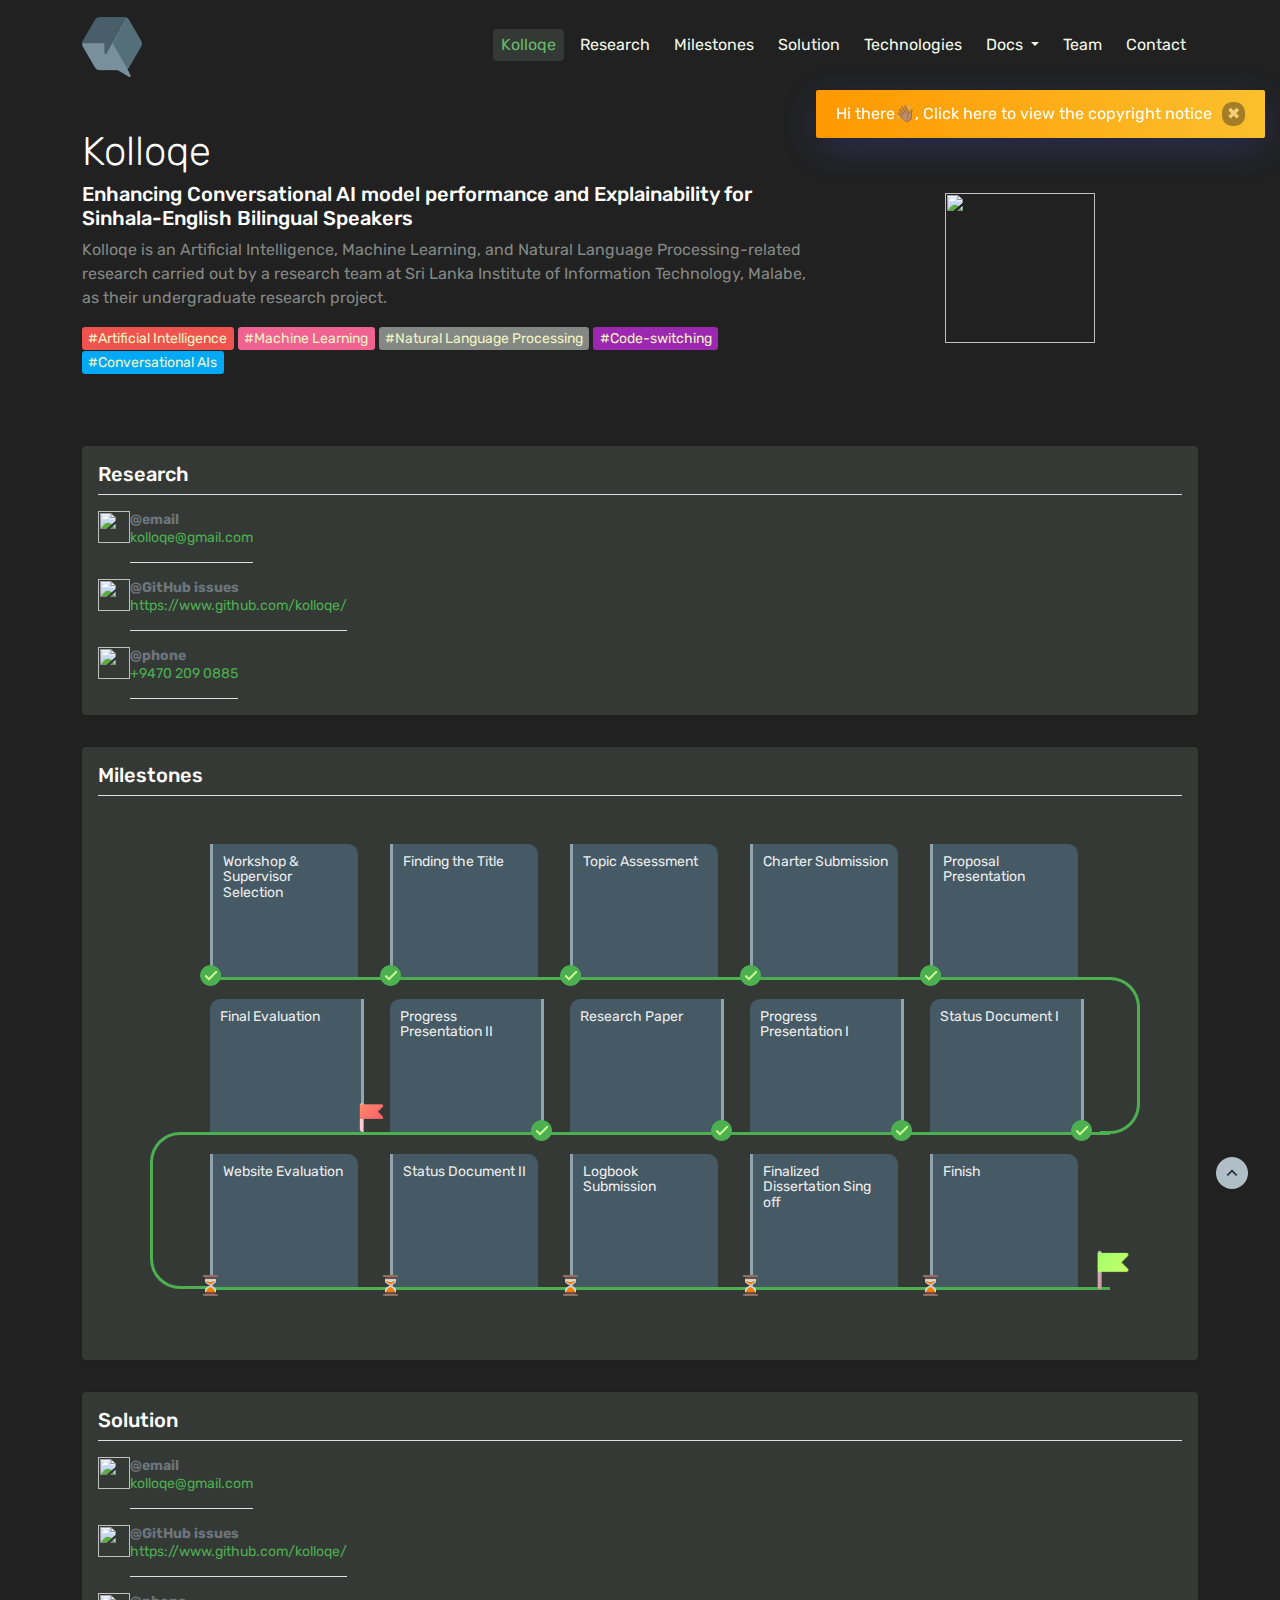
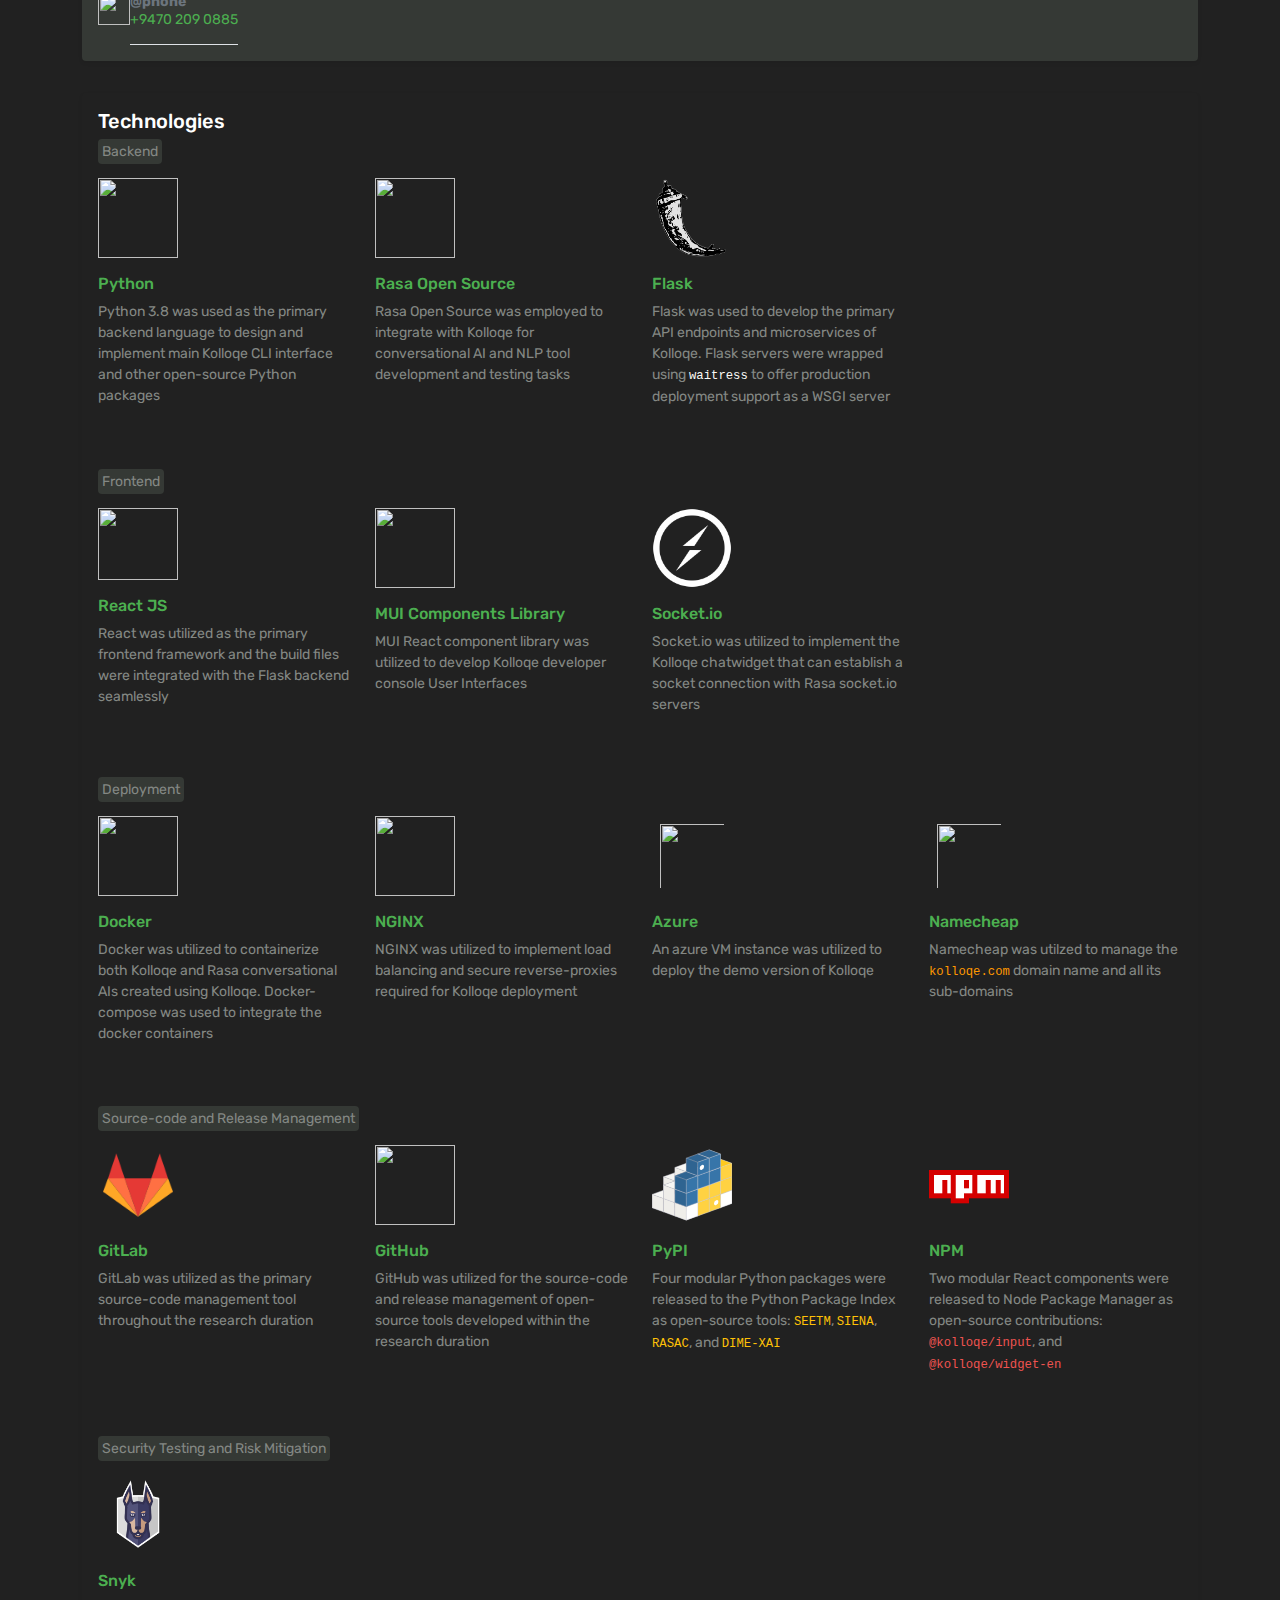
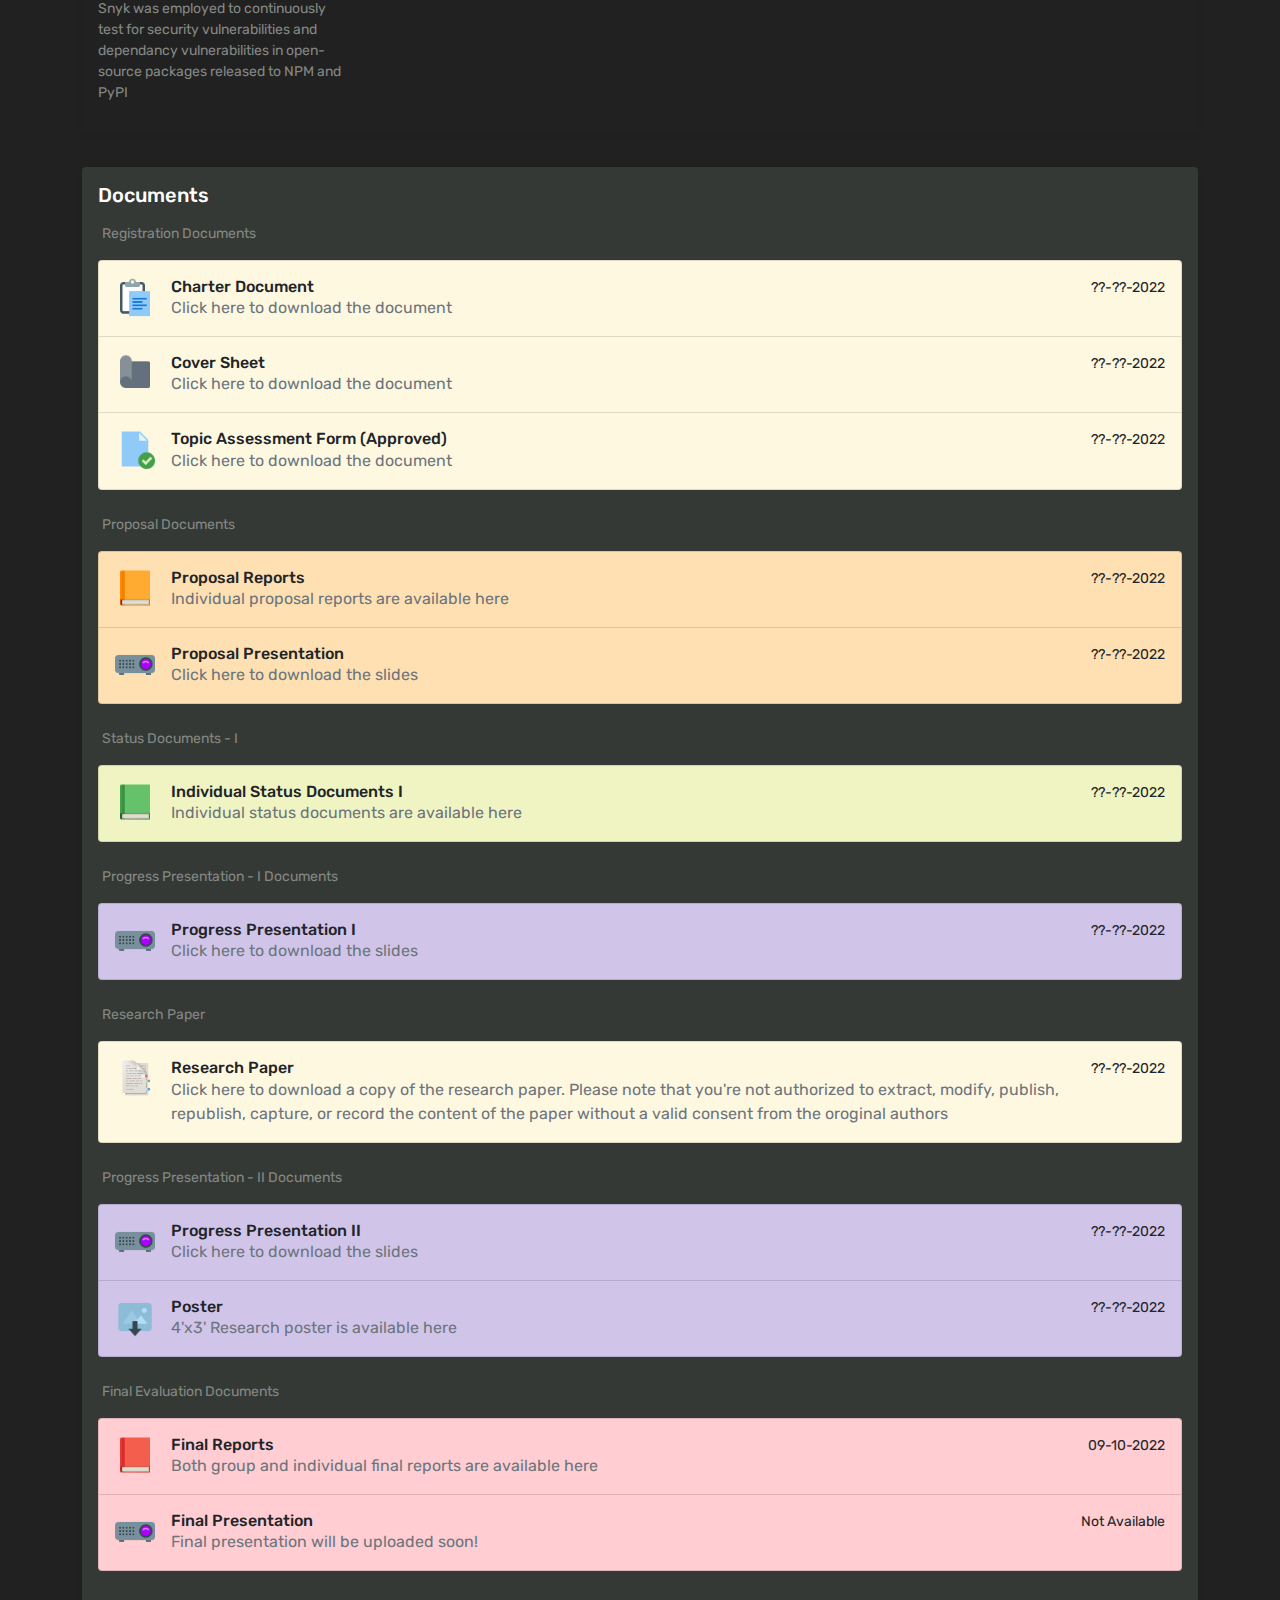
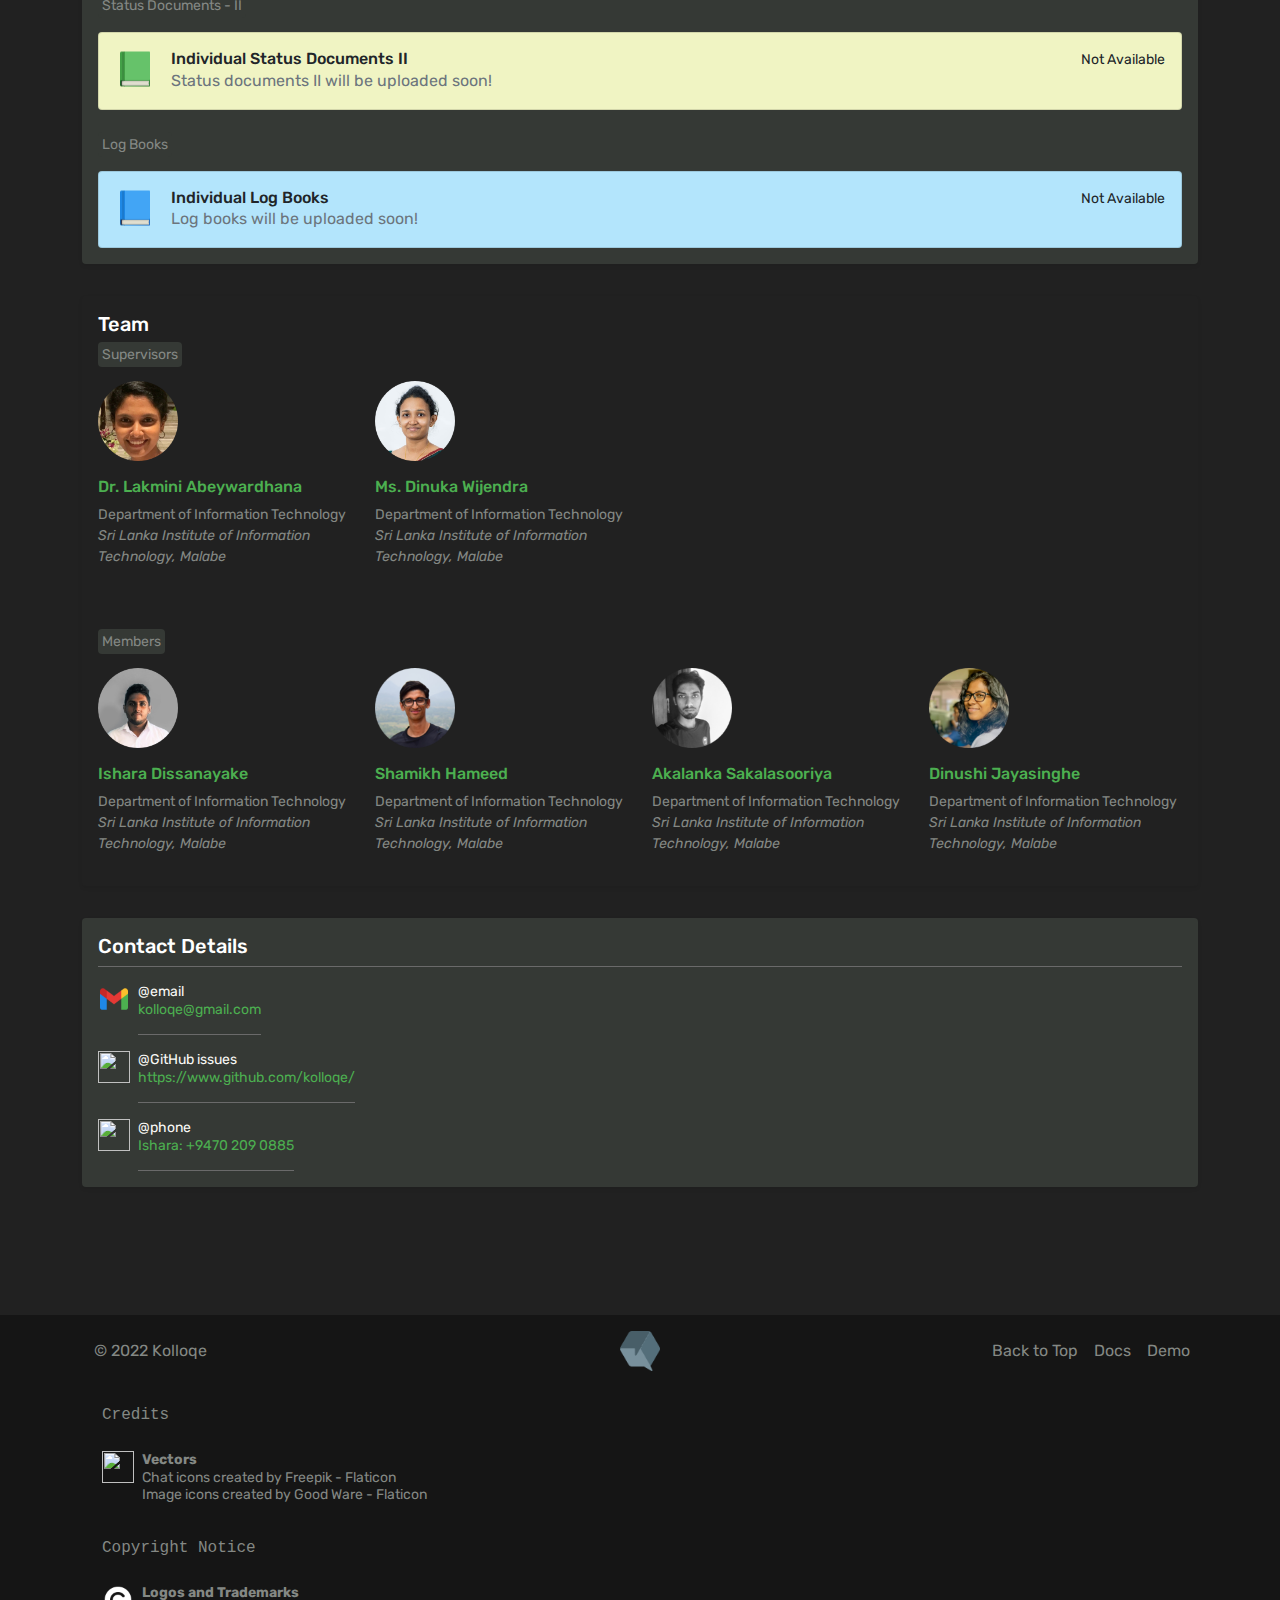
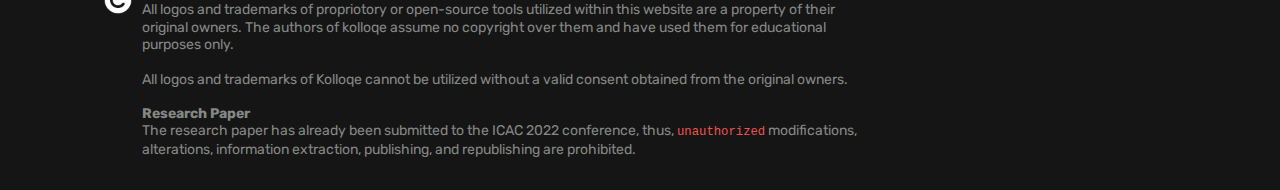
==== commit 2d137ee5: "implemented milestones timeline" ====
--- a/index.html
+++ b/index.html
@@ -65,6 +65,7 @@
     <link rel="stylesheet" href="res\styles\kolloqe.css" />
     <link rel="stylesheet" href="res\styles\bootstrap.min.css" />
     <link rel="stylesheet" href="res\styles\toastify.min.css" />
+    <link rel="stylesheet" href="res\styles\timeline.css" />
     <title>Kolloqe Project Pages</title>
   </head>
   <body>
@@ -304,54 +305,188 @@
 
       <div id="milestones" class="mainsection pt-3">
         <div class="mb-3 p-3 material-onyx rounded shadow-sm">
-          <h6 class="border-bottom pb-2 mb-0 text-white fs-5">Milestones</h6>
-          <div class="d-flex text-muted pt-3">
-            <img
-              src="res\images\icons\email.png"
-              width="32"
-              height="32"
-              focusable="false"
-              draggable="false"
-              class="pe-none user-select-none"
-            />
-
-            <p class="pb-3 mb-0 small lh-sm border-bottom">
-              <strong class="d-block text-gray-dark">@email</strong>
-              <a href="mailto: kolloqe@gmail.com">kolloqe@gmail.com</a>
-            </p>
-          </div>
-          <div class="d-flex text-muted pt-3">
-            <img
-              src="res\images\icons\github.png"
-              width="32"
-              height="32"
-              focusable="false"
-              draggable="false"
-              class="pe-none user-select-none"
-            />
-
-            <p class="pb-3 mb-0 small lh-sm border-bottom">
-              <strong class="d-block text-gray-dark">@GitHub issues</strong>
-              <a href="https://www.github.com/kolloqe/" target="_blank"
-                >https://www.github.com/kolloqe/</a
-              >
-            </p>
-          </div>
-
-          <div class="d-flex text-muted pt-3">
-            <img
-              src="res\images\icons\phone.png"
-              width="32"
-              height="32"
-              focusable="false"
-              draggable="false"
-              class="pe-none user-select-none"
-            />
-
-            <p class="pb-3 mb-0 small lh-sm border-bottom">
-              <strong class="d-block text-gray-dark">@phone</strong>
-              <a href="tel: +94702090885" target="_blank">+9470 209 0885</a>
-            </p>
+          <h6 class="border-bottom pb-2 mb-4 text-white fs-5">Milestones</h6>
+          <p class="fs14 text white d-block d-xl-none text-center p-4 rounded">
+            <img src="res\images\icons\info.png" class="me-2" width="40px" />You
+            need at least a 1200px width screen to view the research milestones
+            properly
+          </p>
+          <div
+            class="d-none d-xl-flex timeline-container d-flex justify-content-center align-items-center"
+          >
+            <div
+              id="timeline"
+              class="timeline overflow-scroll invisible-scrollbar mt-4"
+            >
+              <div
+                class="row row-cols-5 row-cols-lg-5 timeslotseries timeslotseries-odd"
+              >
+                <div class="timeslot-odd col">
+                  <div class="timeslot-content-odd">
+                    <p>
+                      <span class="fs14">Workshop & Supervisor Selection</span>
+                    </p>
+                  </div>
+                  <!-- <div class="timeslot-dot-odd"></div> -->
+                  <img class="timeslot-dot-finished-odd" src="res\images\icons\tick.png" />
+                  <p class="timeslot-connector-odd"></p>
+                </div>
+                <div class="timeslot-odd col">
+                  <div class="timeslot-content-odd">
+                    <p class="m-0 p-0">
+                      <span class="fs14">Finding the Title</span>
+                    </p>
+                  </div>
+                  <!-- <div class="timeslot-dot-odd"></div> -->
+                  <img class="timeslot-dot-finished-odd" src="res\images\icons\tick.png" />
+                  <p class="timeslot-connector-odd"></p>
+                </div>
+                <div class="timeslot-odd col">
+                  <div class="timeslot-content-odd">
+                    <p class="m-0 p-0">
+                      <span class="fs14">Topic Assessment</span>
+                    </p>
+                  </div>
+                  <!-- <div class="timeslot-dot-odd"></div> -->
+                  <img class="timeslot-dot-finished-odd" src="res\images\icons\tick.png" />
+                  <p class="timeslot-connector-odd"></p>
+                </div>
+                <div class="timeslot-odd col">
+                  <div class="timeslot-content-odd">
+                    <p class="m-0 p-0">
+                      <span class="fs14">Charter Submission</span>
+                    </p>
+                  </div>
+                  <!-- <div class="timeslot-dot-odd"></div> -->
+                  <img class="timeslot-dot-finished-odd" src="res\images\icons\tick.png" />
+                  <p class="timeslot-connector-odd"></p>
+                </div>
+                <div class="timeslot-odd col">
+                  <div class="timeslot-content-odd">
+                    <p class="m-0 p-0">
+                      <span class="fs14">Proposal Presentation</span>
+                    </p>
+                  </div>
+                  <!-- <div class="timeslot-dot-odd"></div> -->
+                  <img class="timeslot-dot-finished-odd" src="res\images\icons\tick.png" />
+                  <p class="timeslot-connector-odd"></p>
+                </div>
+              </div>
+              <div
+                class="row row-cols-5 row-cols-lg-5 timeslotseries timeslotseries-even"
+              >
+                <p class="timeslotseries-connector-even"></p>
+                <div class="timeslot-even col order-5">
+                  <div class="timeslot-content-even">
+                    <p class="m-0 p-0">
+                      <span class="fs14">Status Document I</span>
+                    </p>
+                  </div>
+                  <!-- <div class="timeslot-dot-even"></div> -->
+                  <img class="timeslot-dot-finished-even" src="res\images\icons\tick.png" />
+                  <p class="timeslot-connector-even"></p>
+                </div>
+                <div class="timeslot-even col order-4">
+                  <div class="timeslot-content-even">
+                    <p class="m-0 p-0">
+                      <span class="fs14">Progress Presentation I</span>
+                    </p>
+                  </div>
+                  <!-- <div class="timeslot-dot-even"></div> -->
+                  <img class="timeslot-dot-finished-even" src="res\images\icons\tick.png" />
+                  <p class="timeslot-connector-even"></p>
+                </div>
+                <div class="timeslot-even col order-3">
+                  <div class="timeslot-content-even">
+                    <p class="m-0 p-0">
+                      <span class="fs14">Research Paper</span>
+                    </p>
+                  </div>
+                  <!-- <div class="timeslot-dot-even"></div> -->
+                  <img class="timeslot-dot-finished-even" src="res\images\icons\tick.png" />
+                  <p class="timeslot-connector-even"></p>
+                </div>
+                <div class="timeslot-even col order-2">
+                  <div class="timeslot-content-even">
+                    <p class="m-0 p-0">
+                      <span class="fs14">Progress Presentation II</span>
+                    </p>
+                  </div>
+                  <!-- <div class="timeslot-dot-even"></div> -->
+                  <img class="timeslot-dot-finished-even" src="res\images\icons\tick.png" />
+                  <p class="timeslot-connector-even"></p>
+                </div>
+                <div class="timeslot-even col order-1">
+                  <div class="timeslot-content-even">
+                    <p class="m-0 p-0">
+                      <span class="fs14">Final Evaluation</span>
+                    </p>
+                  </div>
+                  <!-- <div class="timeslot-dot-even"></div> -->
+                  <img class="timeslot-dot-current" src="res\images\icons\flag.png" />
+                  <p class="timeslot-connector-even"></p>
+                </div>
+              </div>
+              <div
+                class="row row-cols-5 row-cols-lg-5 timeslotseries timeslotseries-odd"
+              >
+                <p class="timeslotseries-connector-odd"></p>
+                <img
+                  src="res\images\icons\gflag.png"
+                  class="timeline-end-flag"
+                />
+                <div class="timeslot-odd col">
+                  <div class="timeslot-content-odd">
+                    <p class="m-0 p-0">
+                      <span class="fs14">Website Evaluation</span>
+                    </p>
+                  </div>
+                  <!-- <div class="timeslot-dot-odd"></div> -->
+                  <img class="timeslot-dot-pending-odd" src="res\images\icons\pending.png" />
+                  <p class="timeslot-connector-odd"></p>
+                </div>
+                <div class="timeslot-odd col">
+                  <div class="timeslot-content-odd">
+                    <p class="m-0 p-0">
+                      <span class="fs14">Status Document II</span>
+                    </p>
+                  </div>
+                  <!-- <div class="timeslot-dot-odd"></div> -->
+                  <img class="timeslot-dot-pending-odd" src="res\images\icons\pending.png" />
+                  <p class="timeslot-connector-odd"></p>
+                </div>
+                <div class="timeslot-odd col">
+                  <div class="timeslot-content-odd">
+                    <p class="m-0 p-0">
+                      <span class="fs14">Logbook Submission</span>
+                    </p>
+                  </div>
+                  <!-- <div class="timeslot-dot-odd"></div> -->
+                  <img class="timeslot-dot-pending-odd" src="res\images\icons\pending.png" />
+                  <p class="timeslot-connector-odd"></p>
+                </div>
+                <div class="timeslot-odd col">
+                  <div class="timeslot-content-odd">
+                    <p class="m-0 p-0">
+                      <span class="fs14">Finalized Dissertation Sing off</span>
+                    </p>
+                  </div>
+                  <!-- <div class="timeslot-dot-odd"></div> -->
+                  <img class="timeslot-dot-pending-odd" src="res\images\icons\pending.png" />
+                  <p class="timeslot-connector-odd"></p>
+                </div>
+                <div class="timeslot-odd col">
+                  <div class="timeslot-content-odd">
+                    <p class="m-0 p-0">
+                      <span class="fs14">Finish</span>
+                    </p>
+                  </div>
+                  <!-- <div class="timeslot-dot-odd"></div> -->
+                  <img class="timeslot-dot-pending-odd" src="res\images\icons\pending.png" />
+                  <p class="timeslot-connector-odd"></p>
+                </div>
+              </div>
+            </div>
           </div>
         </div>
       </div>
@@ -1644,9 +1779,10 @@
                 </span>
                 <span class="pb-3 mb-0">
                   The research paper has already been submitted to the ICAC 2022
-                  conference, thus, <code class="material-red-f">unauthorized</code> modifications, alterations,
-                  information extraction, publishing, and republishing are
-                  prohibited.
+                  conference, thus,
+                  <code class="material-red-f">unauthorized</code>
+                  modifications, alterations, information extraction,
+                  publishing, and republishing are prohibited.
                 </span>
               </p>
             </div>
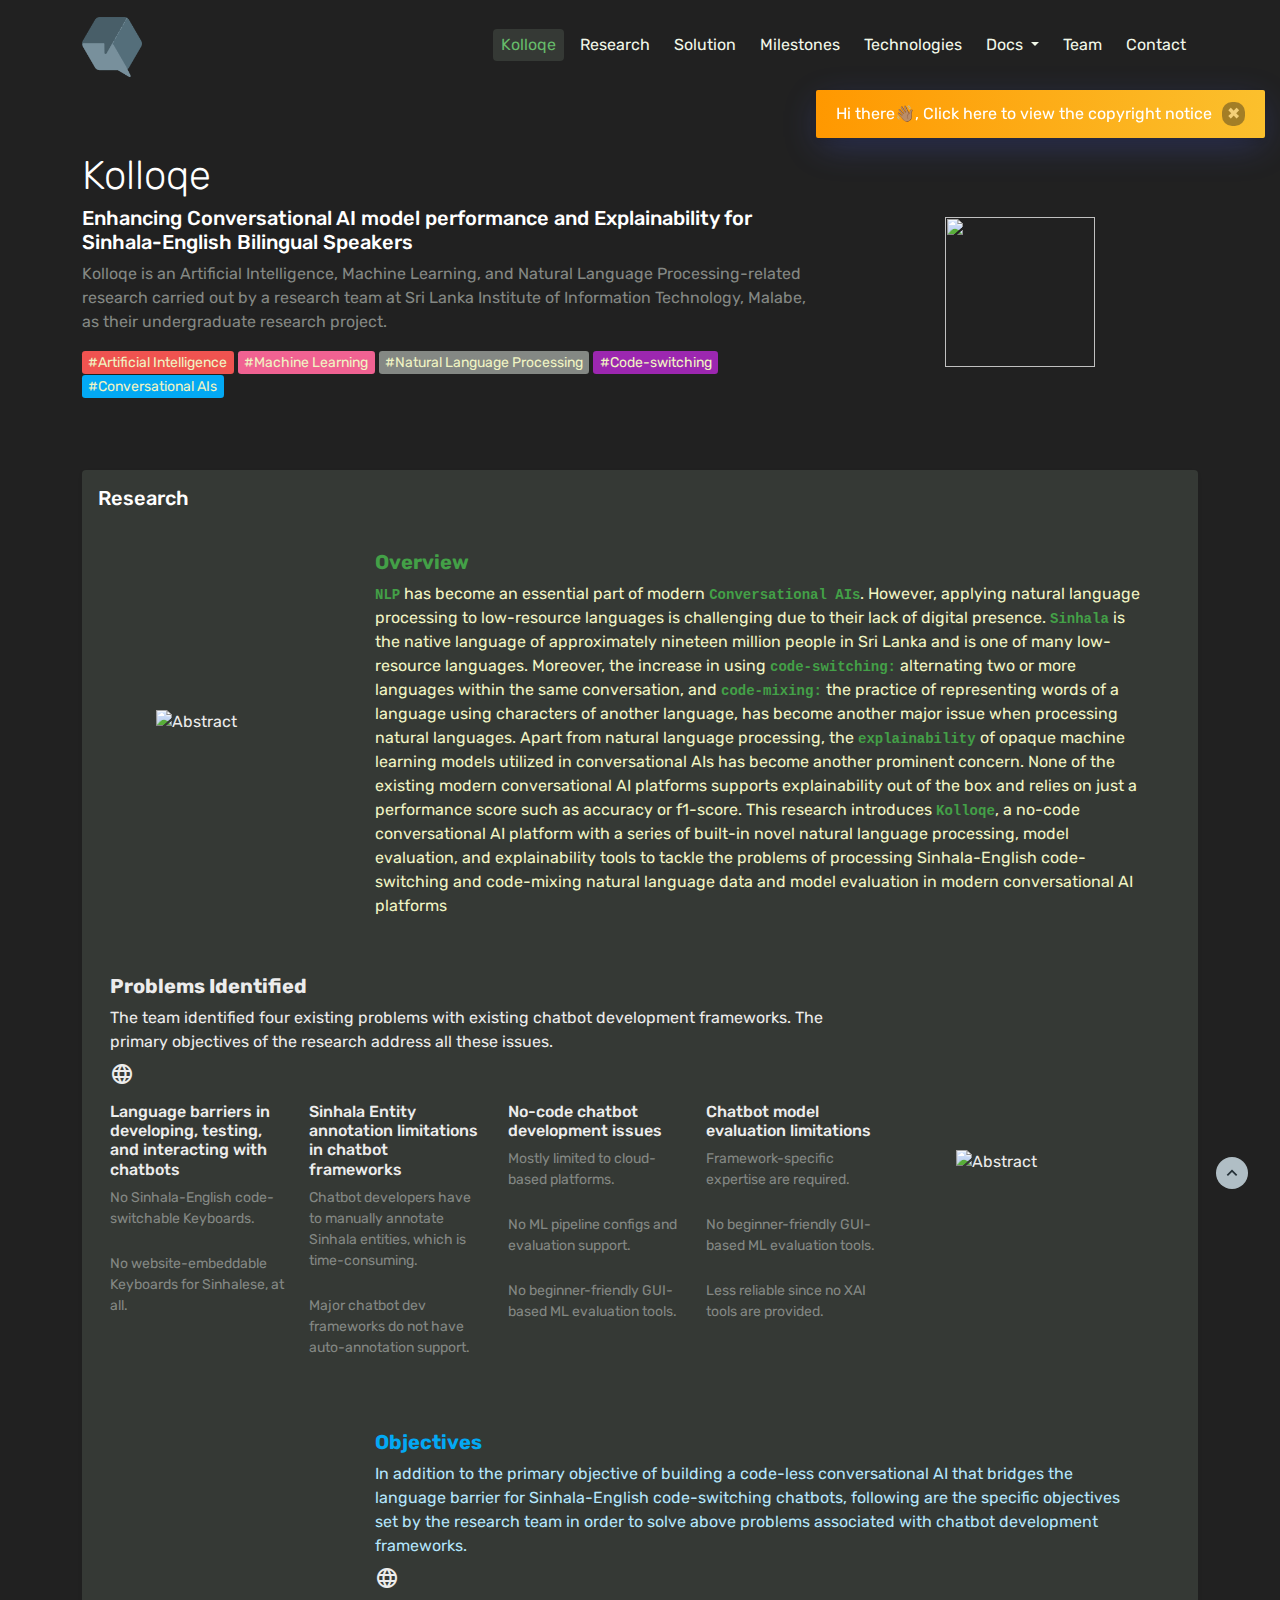
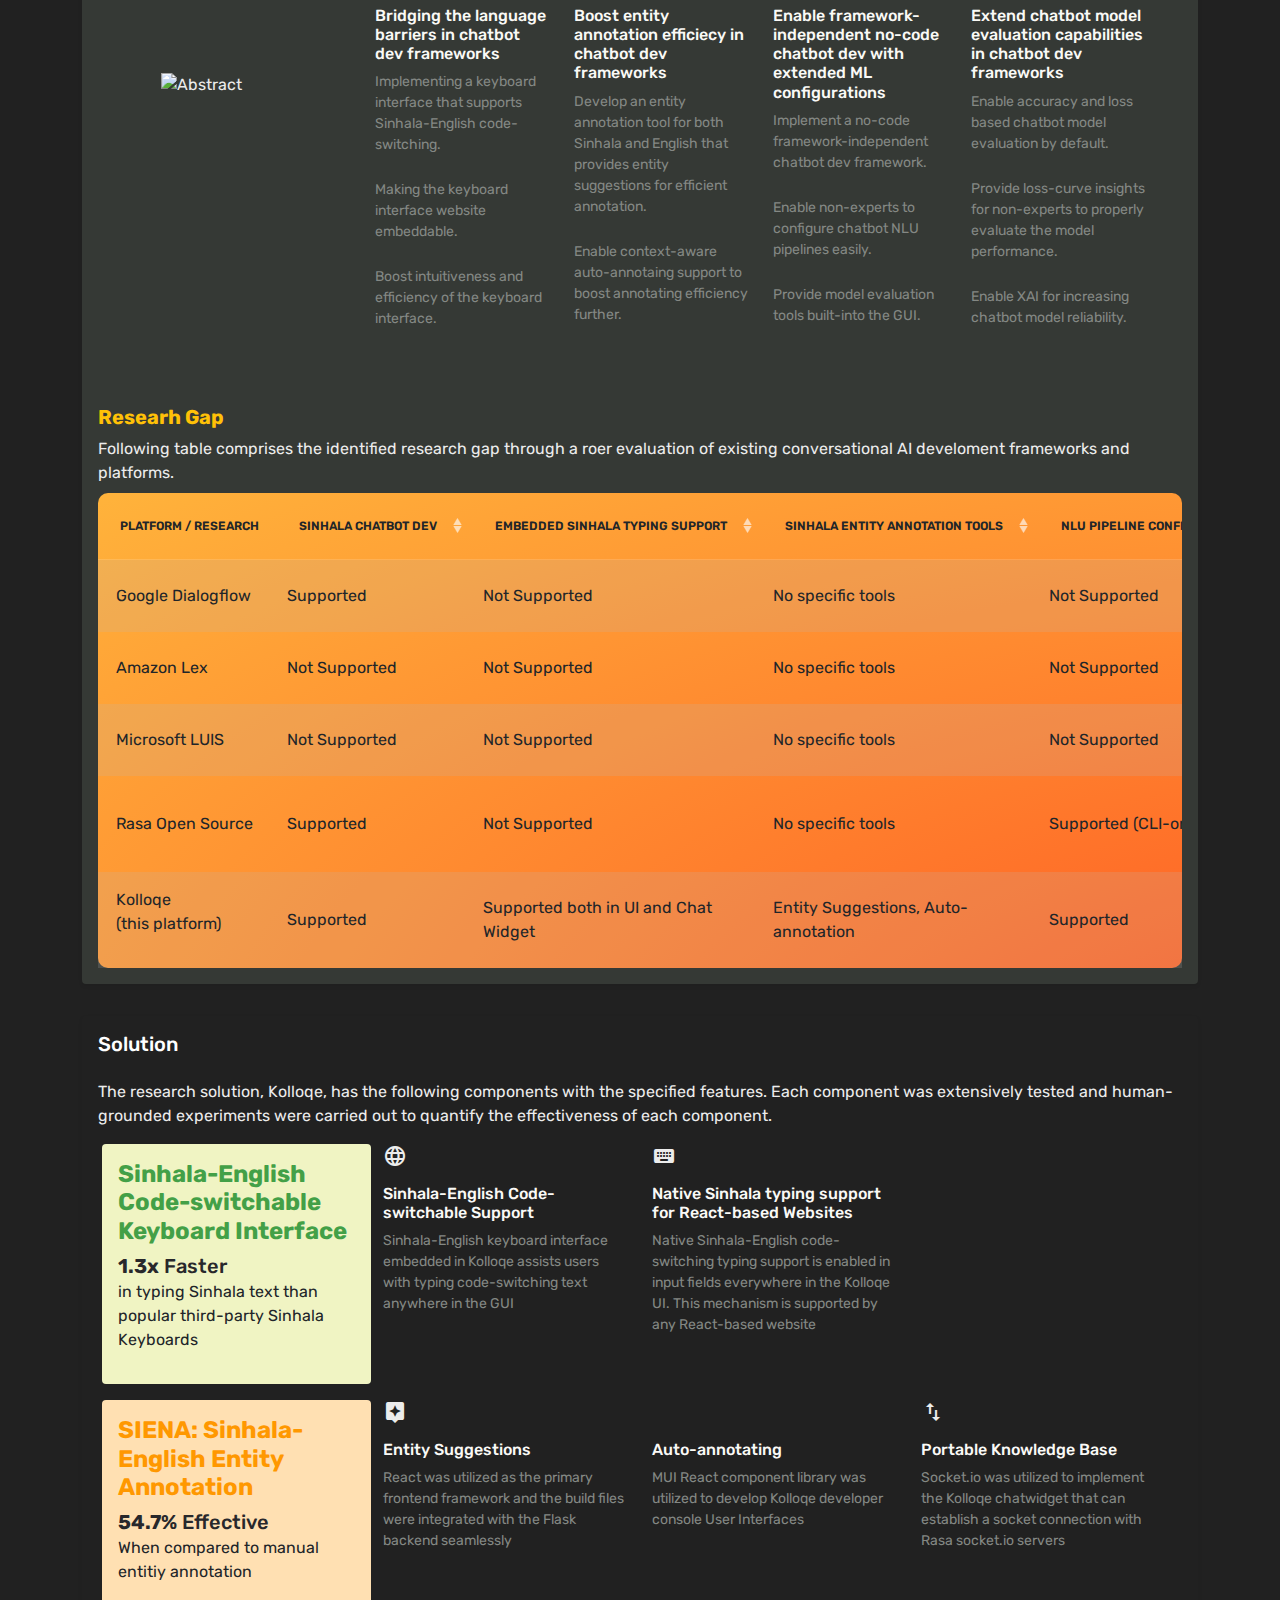
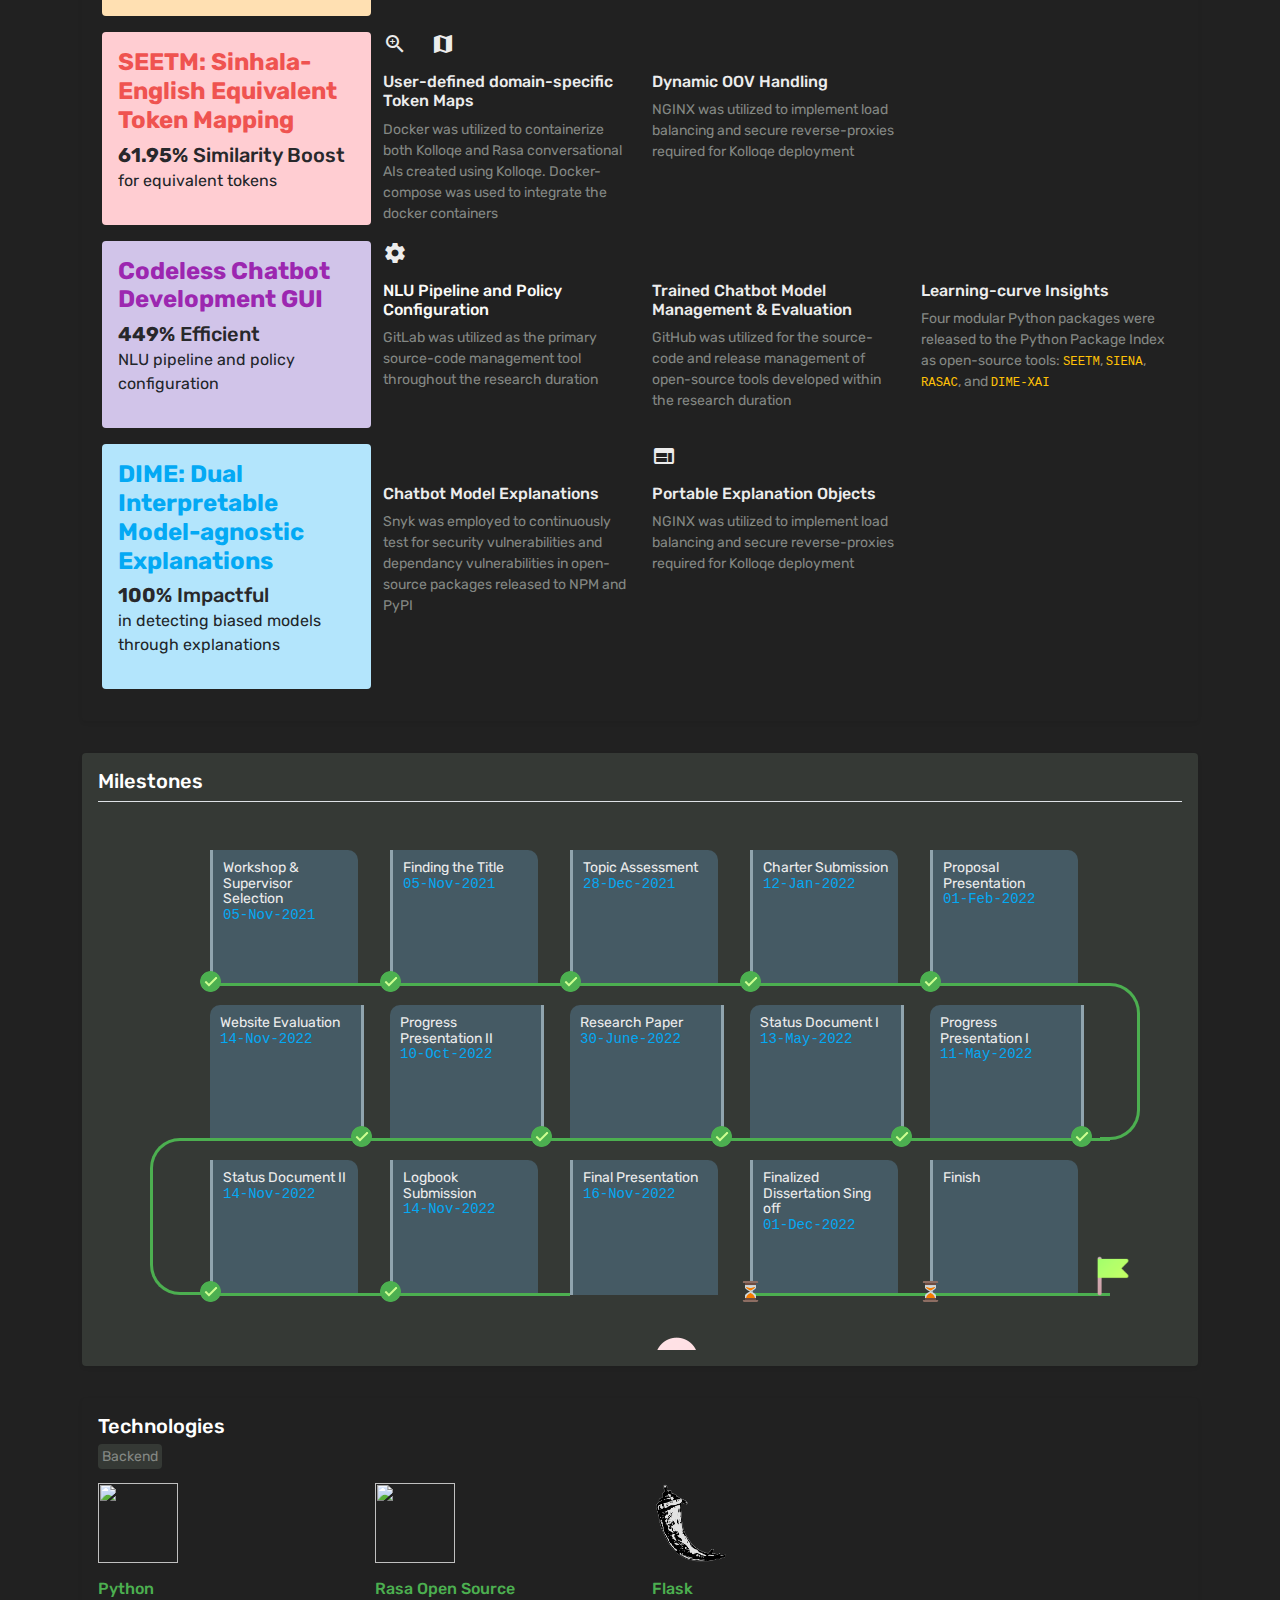
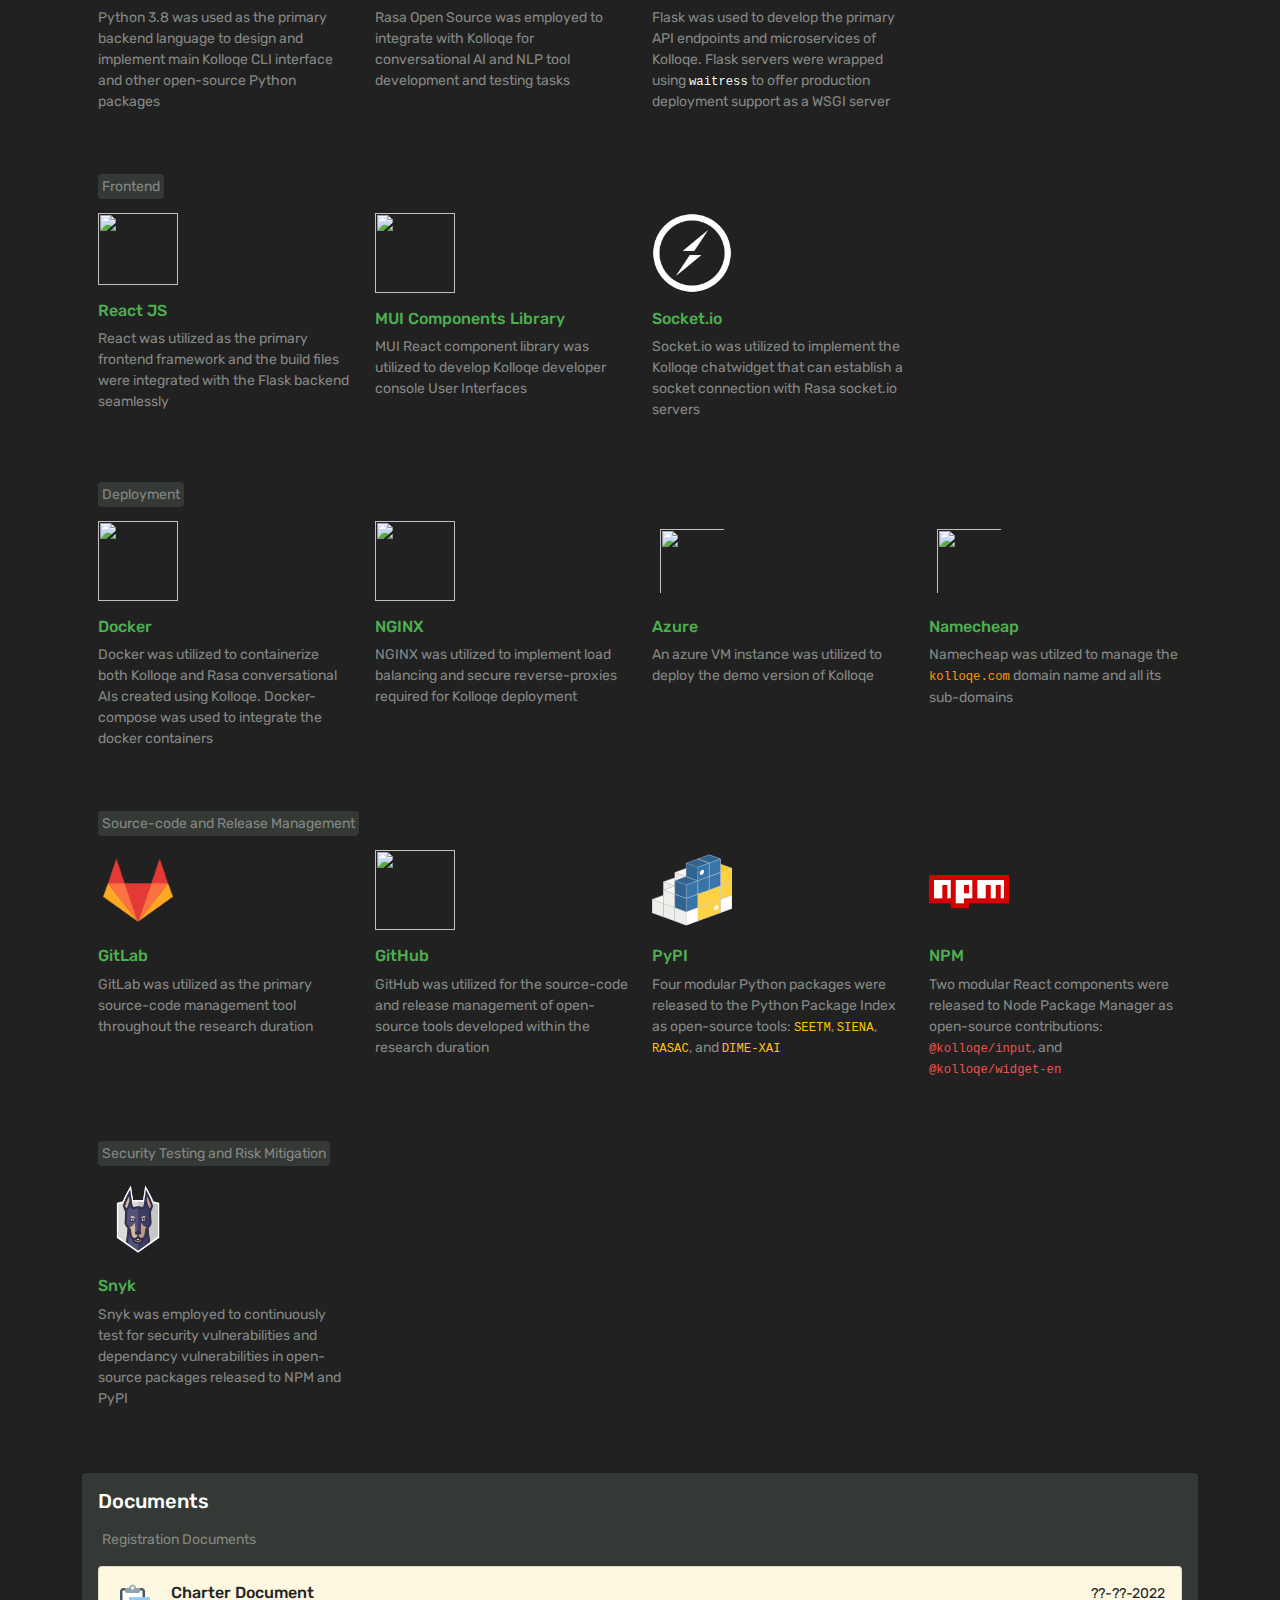
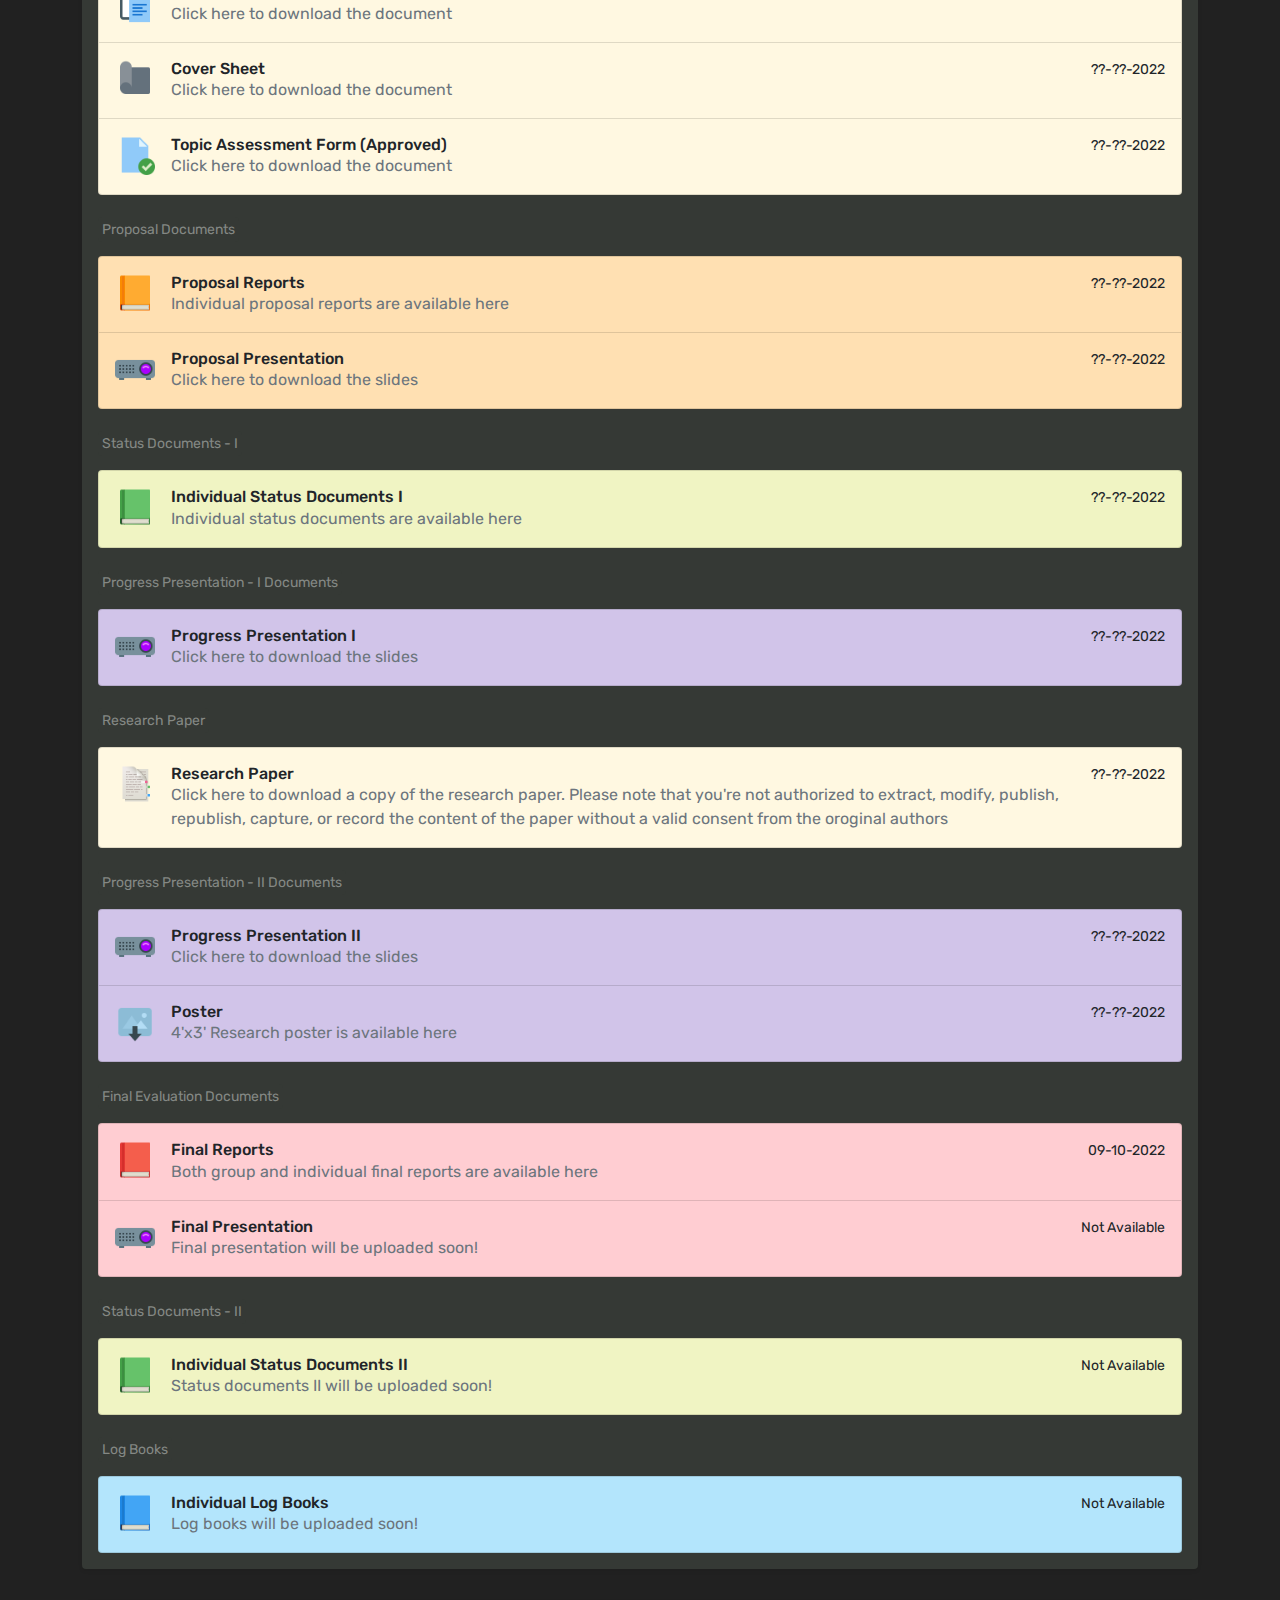
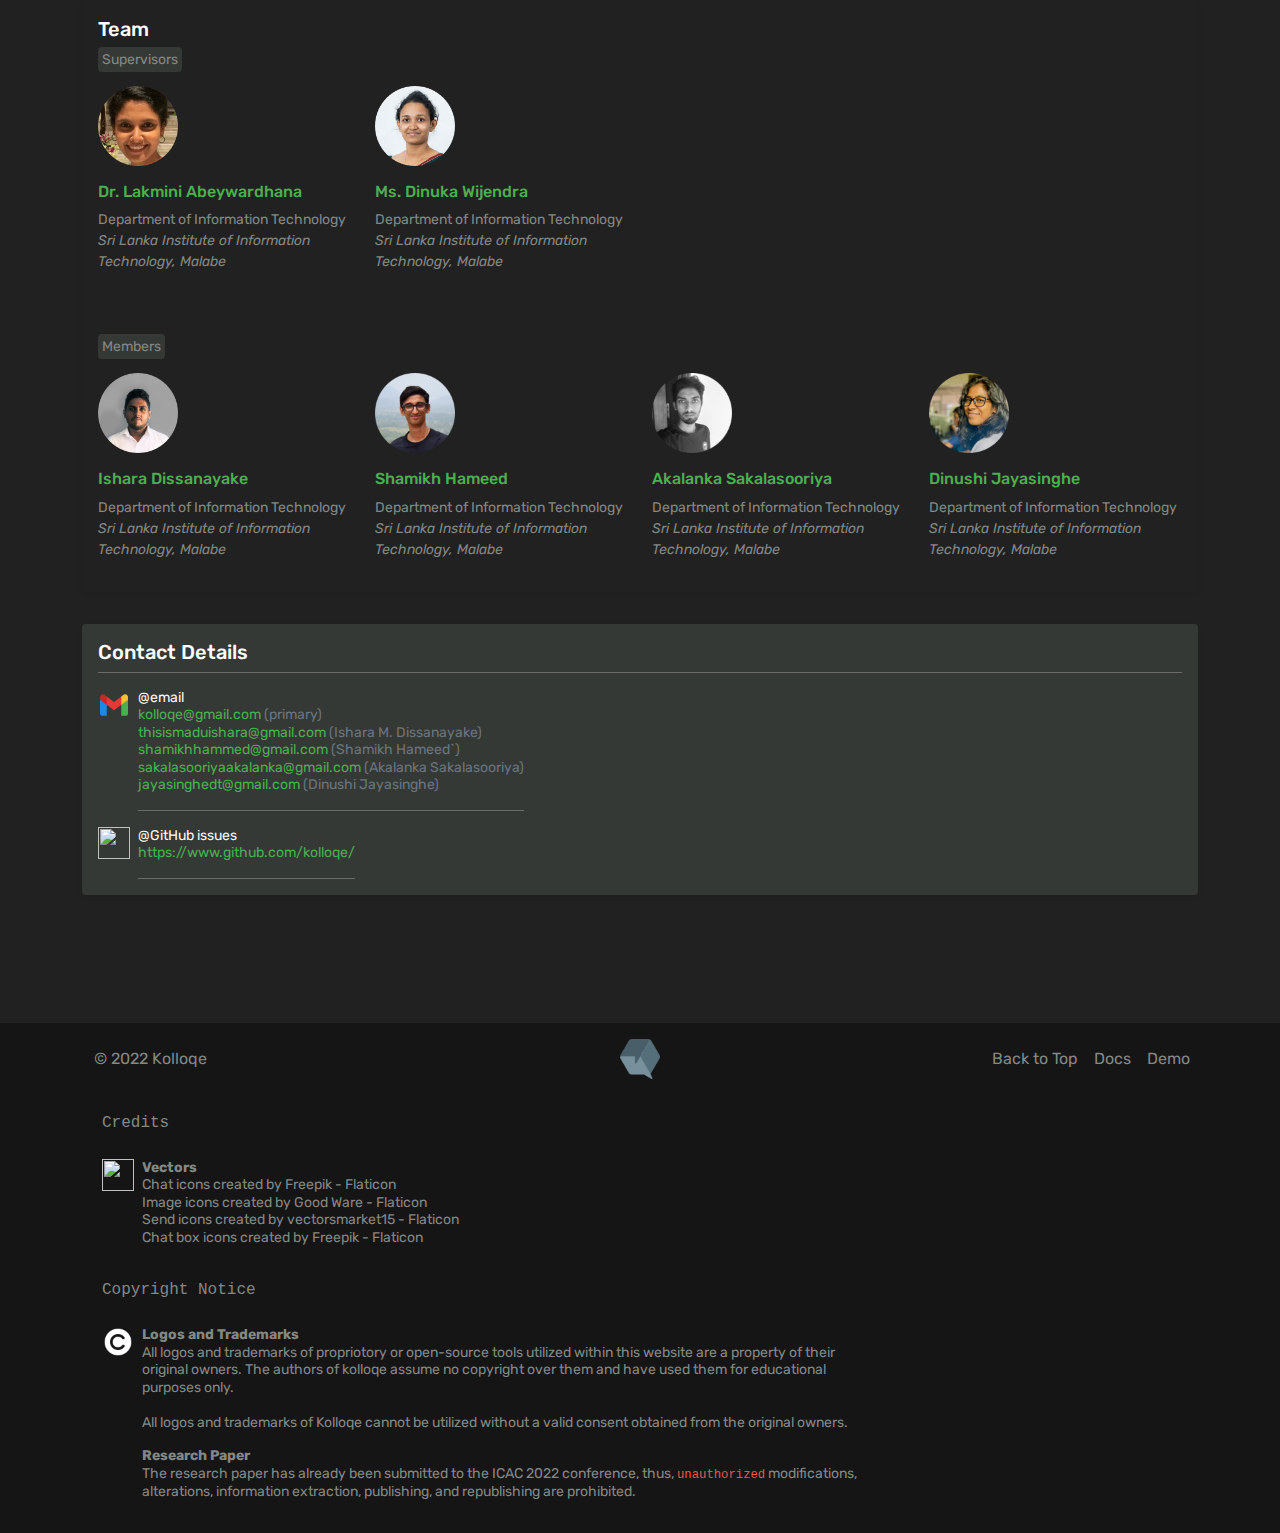
==== commit 5433cecc: "fixed a nav issue" ====
--- a/index.html
+++ b/index.html
@@ -66,6 +66,9 @@
     <link rel="stylesheet" href="res\styles\bootstrap.min.css" />
     <link rel="stylesheet" href="res\styles\toastify.min.css" />
     <link rel="stylesheet" href="res\styles\timeline.css" />
+    <link rel="stylesheet" href="res\font\materialicons.css" />
+    <link rel="stylesheet" href="res\styles\fresh-bootstrap-table.css" />
+    rel="stylesheet" />
     <title>Kolloqe Project Pages</title>
   </head>
   <body>
@@ -110,14 +113,14 @@
                   Research
                 </a>
               </li>
+              <li class="nav-item solution">
+                <a aria-current="page" href="#solution" class="nav-link">
+                  Solution
+                </a>
+              </li>
               <li class="nav-item milestones">
                 <a aria-current="page" href="#milestones" class="nav-link">
                   Milestones
-                </a>
-              </li>
-              <li class="nav-item solution">
-                <a aria-current="page" href="#solution" class="nav-link">
-                  Solution
                 </a>
               </li>
               <li class="nav-item tech">
@@ -251,54 +254,874 @@
 
       <div id="research" class="mainsection pt-3">
         <div class="mb-3 p-3 material-onyx rounded shadow-sm">
-          <h6 class="border-bottom pb-2 mb-0 text-white fs-5">Research</h6>
-          <div class="d-flex text-muted pt-3">
-            <img
-              src="res\images\icons\email.png"
-              width="32"
-              height="32"
-              focusable="false"
-              draggable="false"
-              class="pe-none user-select-none"
-            />
-
-            <p class="pb-3 mb-0 small lh-sm border-bottom">
-              <strong class="d-block text-gray-dark">@email</strong>
-              <a href="mailto: kolloqe@gmail.com">kolloqe@gmail.com</a>
-            </p>
-          </div>
-          <div class="d-flex text-muted pt-3">
-            <img
-              src="res\images\icons\github.png"
-              width="32"
-              height="32"
-              focusable="false"
-              draggable="false"
-              class="pe-none user-select-none"
-            />
-
-            <p class="pb-3 mb-0 small lh-sm border-bottom">
-              <strong class="d-block text-gray-dark">@GitHub issues</strong>
-              <a href="https://www.github.com/kolloqe/" target="_blank"
-                >https://www.github.com/kolloqe/</a
-              >
-            </p>
-          </div>
-
-          <div class="d-flex text-muted pt-3">
-            <img
-              src="res\images\icons\phone.png"
-              width="32"
-              height="32"
-              focusable="false"
-              draggable="false"
-              class="pe-none user-select-none"
-            />
-
-            <p class="pb-3 mb-0 small lh-sm border-bottom">
-              <strong class="d-block text-gray-dark">@phone</strong>
-              <a href="tel: +94702090885" target="_blank">+9470 209 0885</a>
-            </p>
+          <h6 class="pb-0 mb-0 text-white fs-5">Research</h6>
+
+          <div class="into-subsection pt-3">
+            <div class="row m-0 p-0 w-auto mt-0">
+              <div class="row pb-3 row-cols-1 row-cols-lg-12">
+                <div class="feature col p-3 rounded rounded-4 col-3">
+                  <div
+                    class="d-flex justify-content-center align-items-center h-100 w-100"
+                  >
+                    <img
+                      src="res\images\vectors\nlp.png"
+                      width="150px"
+                      alt="Abstract"
+                    />
+                  </div>
+                </div>
+
+                <div class="feature col col-9">
+                  <p class="h5 material-green-f fw-bold mt-4 mb-2">Overview</p>
+                  <p class="m-0 p-0 material-light-green-f">
+                    <code class="material-green-f fw-bold">NLP</code> has become
+                    an essential part of modern
+                    <code class="material-green-f fw-bold"
+                      >Conversational AIs</code
+                    >. However, applying natural language processing to
+                    low-resource languages is challenging due to their lack of
+                    digital presence.
+                    <code class="material-green-f fw-bold">Sinhala</code> is the
+                    native language of approximately nineteen million people in
+                    Sri Lanka and is one of many low-resource languages.
+                    Moreover, the increase in using
+                    <code class="material-green-f fw-bold"
+                      >code-switching:</code
+                    >
+                    alternating two or more languages within the same
+                    conversation, and
+                    <code class="material-green-f fw-bold">code-mixing:</code>
+                    the practice of representing words of a language using
+                    characters of another language, has become another major
+                    issue when processing natural languages. Apart from natural
+                    language processing, the
+                    <code class="material-green-f fw-bold">explainability</code>
+                    of opaque machine learning models utilized in conversational
+                    AIs has become another prominent concern. None of the
+                    existing modern conversational AI platforms supports
+                    explainability out of the box and relies on just a
+                    performance score such as accuracy or f1-score. This
+                    research introduces
+                    <code class="material-green-f fw-bold">Kolloqe</code>, a
+                    no-code conversational AI platform with a series of built-in
+                    novel natural language processing, model evaluation, and
+                    explainability tools to tackle the problems of processing
+                    Sinhala-English code-switching and code-mixing natural
+                    language data and model evaluation in modern conversational
+                    AI platforms
+                  </p>
+                </div>
+              </div>
+            </div>
+          </div>
+
+          <div class="intro-subsection pt-3">
+            <div class="row m-0 p-0 w-auto mt-0">
+              <div class="row pb-3 row-cols-1 row-cols-lg-12">
+                <div class="feature col col-9">
+                  <div class="mb-2">
+                    <p class="h5 material-mid-light-purple-f fw-bold mt-4 mb-2">
+                      Problems Identified
+                    </p>
+                    <p class="m-0 p-0 material-light-purple-f">
+                      The team identified four existing problems with existing
+                      chatbot development frameworks. The primary objectives of
+                      the research address all these issues.
+                    </p>
+                  </div>
+                  <div class="row pb-3 row-cols-1 row-cols-lg-4">
+                    <div class="feature col">
+                      <div
+                        class="d-inline-flex align-items-center justify-content-center fs-2 mb-3"
+                      >
+                        <!-- <img
+                          src="res\images\icons\web2.png"
+                          width="70"
+                          height="70"
+                          focusable="false"
+                          draggable="false"
+                          class="pe-none user-select-none p-1"
+                        /> -->
+                        <span class="material-icons material-light-f">
+                          language
+                        </span>
+                      </div>
+                      <h3 class="fs-6 material-light-f">
+                        Language barriers in developing, testing, and
+                        interacting with chatbots
+                      </h3>
+                      <p class="fs14 m-0 p-0 material-smoke-f">
+                        No Sinhala-English code-switchable Keyboards.
+                      </p>
+                      <br />
+                      <p class="fs14 m-0 p-0 material-smoke-f">
+                        No website-embeddable Keyboards for Sinhalese, at all.
+                      </p>
+                      <br />
+                    </div>
+
+                    <div class="feature col">
+                      <div
+                        class="d-inline-flex align-items-center justify-content-center fs-2 mb-3"
+                      >
+                        <!-- <img
+                          src="res\images\icons\web2.png"
+                          width="70"
+                          height="70"
+                          focusable="false"
+                          draggable="false"
+                          class="pe-none user-select-none p-1"
+                        /> -->
+                        <span class="material-icons material-light-f">
+                          tag
+                        </span>
+                      </div>
+                      <h3 class="fs-6 material-light-f">
+                        Sinhala Entity annotation limitations in chatbot
+                        frameworks
+                      </h3>
+                      <p class="fs14 m-0 p-0 material-smoke-f">
+                        Chatbot developers have to manually annotate Sinhala
+                        entities, which is time-consuming.
+                      </p>
+                      <br />
+                      <p class="fs14 m-0 p-0 material-smoke-f">
+                        Major chatbot dev frameworks do not have auto-annotation
+                        support.
+                      </p>
+                    </div>
+
+                    <div class="feature col">
+                      <div
+                        class="d-inline-flex align-items-center justify-content-center fs-2 mb-3"
+                      >
+                        <!-- <img
+                          src="res\images\icons\web2.png"
+                          width="70"
+                          height="70"
+                          focusable="false"
+                          draggable="false"
+                          class="pe-none user-select-none p-1"
+                        /> -->
+                        <span class="material-icons material-light-f">
+                          smart_toy
+                        </span>
+                      </div>
+                      <h3 class="fs-6 material-light-f">
+                        No-code chatbot development issues
+                      </h3>
+                      <p class="fs14 m-0 p-0 material-smoke-f">
+                        Mostly limited to cloud-based platforms.
+                      </p>
+                      <br />
+                      <p class="fs14 m-0 p-0 material-smoke-f">
+                        No ML pipeline configs and evaluation support.
+                      </p>
+                      <br />
+                      <p class="fs14 m-0 p-0 material-smoke-f">
+                        No beginner-friendly GUI-based ML evaluation tools.
+                      </p>
+                    </div>
+
+                    <div class="feature col">
+                      <div
+                        class="d-inline-flex align-items-center justify-content-center fs-2 mb-3"
+                      >
+                        <!-- <img
+                          src="res\images\icons\web2.png"
+                          width="70"
+                          height="70"
+                          focusable="false"
+                          draggable="false"
+                          class="pe-none user-select-none p-1"
+                        /> -->
+                        <span class="material-icons material-light-f">
+                          view_in_ar
+                        </span>
+                      </div>
+                      <h3 class="fs-6 material-light-f">
+                        Chatbot model evaluation limitations
+                      </h3>
+                      <p class="fs14 m-0 p-0 material-smoke-f">
+                        Framework-specific expertise are required.
+                      </p>
+                      <br />
+                      <p class="fs14 m-0 p-0 material-smoke-f">
+                        No beginner-friendly GUI-based ML evaluation tools.
+                      </p>
+                      <br />
+                      <p class="fs14 m-0 p-0 material-smoke-f">
+                        Less reliable since no XAI tools are provided.
+                      </p>
+                    </div>
+                  </div>
+                </div>
+
+                <div class="feature col p-3 rounded rounded-4 col-3">
+                  <div
+                    class="d-flex justify-content-center align-items-center h-100 w-100"
+                  >
+                    <img
+                      src="res\images\vectors\chat3.png"
+                      width="140px"
+                      alt="Abstract"
+                    />
+                  </div>
+                </div>
+              </div>
+            </div>
+          </div>
+
+          <div class="subsection pt-3">
+            <div class="row m-0 p-0 w-auto mt-0">
+              <div class="row pb-3 row-cols-1 row-cols-lg-12">
+                <div class="feature col p-3 rounded rounded-4 col-3">
+                  <div
+                    class="d-flex justify-content-center align-items-center h-100 w-100"
+                  >
+                    <img
+                      src="res\images\vectors\send2.png"
+                      width="140px"
+                      alt="Abstract"
+                    />
+                  </div>
+                </div>
+                <div class="feature col col-9">
+                  <div class="mb-2">
+                    <p class="h5 material-blue-f fw-bold mt-4 mb-2">
+                      Objectives
+                    </p>
+                    <p class="m-0 p-0 material-light-blue-f">
+                      In addition to the primary objective of building a
+                      code-less conversational AI that bridges the language
+                      barrier for Sinhala-English code-switching chatbots,
+                      following are the specific objectives set by the research
+                      team in order to solve above problems associated with
+                      chatbot development frameworks.
+                    </p>
+                  </div>
+                  <div class="row pb-3 row-cols-1 row-cols-lg-4">
+                    <div class="feature col">
+                      <div
+                        class="d-inline-flex align-items-center justify-content-center fs-2 mb-3"
+                      >
+                        <!-- <img
+                          src="res\images\icons\web2.png"
+                          width="70"
+                          height="70"
+                          focusable="false"
+                          draggable="false"
+                          class="pe-none user-select-none p-1"
+                        /> -->
+                        <span class="material-icons"> language </span>
+                      </div>
+                      <h3 class="fs-6 material-off-white-f">
+                        Bridging the language barriers in chatbot dev frameworks
+                      </h3>
+                      <p class="fs14 m-0 p-0 material-smoke-f">
+                        Implementing a keyboard interface that supports
+                        Sinhala-English code-switching.
+                      </p>
+                      <br />
+                      <p class="fs14 m-0 p-0 material-smoke-f">
+                        Making the keyboard interface website embeddable.
+                      </p>
+                      <br />
+                      <p class="fs14 m-0 p-0 material-smoke-f">
+                        Boost intuitiveness and efficiency of the keyboard
+                        interface.
+                      </p>
+                    </div>
+
+                    <div class="feature col">
+                      <div
+                        class="d-inline-flex align-items-center justify-content-center fs-2 mb-3"
+                      >
+                        <!-- <img
+                          src="res\images\icons\web2.png"
+                          width="70"
+                          height="70"
+                          focusable="false"
+                          draggable="false"
+                          class="pe-none user-select-none p-1"
+                        /> -->
+                        <span class="material-icons"> tag </span>
+                      </div>
+                      <h3 class="fs-6 material-off-white-f">
+                        Boost entity annotation efficiecy in chatbot dev
+                        frameworks
+                      </h3>
+                      <p class="fs14 m-0 p-0 material-smoke-f">
+                        Develop an entity annotation tool for both Sinhala and
+                        English that provides entity suggestions for efficient
+                        annotation.
+                      </p>
+                      <br />
+                      <p class="fs14 m-0 p-0 material-smoke-f">
+                        Enable context-aware auto-annotaing support to boost
+                        annotating efficiency further.
+                      </p>
+                      <br />
+                    </div>
+
+                    <div class="feature col">
+                      <div
+                        class="d-inline-flex align-items-center justify-content-center fs-2 mb-3"
+                      >
+                        <!-- <img
+                          src="res\images\icons\web2.png"
+                          width="70"
+                          height="70"
+                          focusable="false"
+                          draggable="false"
+                          class="pe-none user-select-none p-1"
+                        /> -->
+                        <span class="material-icons"> smart_toy </span>
+                      </div>
+                      <h3 class="fs-6 material-off-white-f">
+                        Enable framework-independent no-code chatbot dev with
+                        extended ML configurations
+                      </h3>
+                      <p class="fs14 m-0 p-0 material-smoke-f">
+                        Implement a no-code framework-independent chatbot dev
+                        framework.
+                      </p>
+                      <br />
+                      <p class="fs14 m-0 p-0 material-smoke-f">
+                        Enable non-experts to configure chatbot NLU pipelines
+                        easily.
+                      </p>
+                      <br />
+                      <p class="fs14 m-0 p-0 material-smoke-f">
+                        Provide model evaluation tools built-into the GUI.
+                      </p>
+                    </div>
+
+                    <div class="feature col">
+                      <div
+                        class="d-inline-flex align-items-center justify-content-center fs-2 mb-3"
+                      >
+                        <!-- <img
+                          src="res\images\icons\web2.png"
+                          width="70"
+                          height="70"
+                          focusable="false"
+                          draggable="false"
+                          class="pe-none user-select-none p-1"
+                        /> -->
+                        <span class="material-icons"> view_in_ar </span>
+                      </div>
+                      <h3 class="fs-6 material-off-white-f">
+                        Extend chatbot model evaluation capabilities in chatbot
+                        dev frameworks
+                      </h3>
+                      <p class="fs14 m-0 p-0 material-smoke-f">
+                        Enable accuracy and loss based chatbot model evaluation
+                        by default.
+                      </p>
+                      <br />
+                      <p class="fs14 m-0 p-0 material-smoke-f">
+                        Provide loss-curve insights for non-experts to properly
+                        evaluate the model performance.
+                      </p>
+                      <br />
+                      <p class="fs14 m-0 p-0 material-smoke-f">
+                        Enable XAI for increasing chatbot model reliability.
+                      </p>
+                    </div>
+                  </div>
+                </div>
+              </div>
+            </div>
+          </div>
+
+          <div>
+            <div class="mb-2">
+              <p class="h5 material-yellow-f fw-bold mt-4 mb-2">Researh Gap</p>
+              <p class="m-0 p-0 material-light-yellow-f">
+                Following table comprises the identified research gap through a
+                roer evaluation of existing conversational AI develoment
+                frameworks and platforms.
+              </p>
+            </div>
+            <div class="fresh-table full-color-orange">
+              <div class="bootstrap-table bootstrap3">
+                <div class="fixed-table-container" style="padding-bottom: 0px">
+                  <div class="fixed-table-header" style="display: none">
+                    <table></table>
+                  </div>
+                  <div class="fixed-table-body">
+                    <table
+                      id="fresh-table"
+                      class="table table-hover table-striped"
+                    >
+                      <thead>
+                        <tr>
+                          <th data-field="res">
+                            <div class="th-inner">Platform / Research</div>
+                            <div class="fht-cell"></div>
+                          </th>
+                          <th data-field="sincd">
+                            <div class="th-inner sortable both">Sinhala Chatbot Dev</div>
+                            <div class="fht-cell"></div>
+                          </th>
+                          <th data-field="ests">
+                            <div class="th-inner sortable both">Embedded Sinhala typing support</div>
+                            <div class="fht-cell"></div>
+                          </th>
+                          <th  data-field="seat">
+                            <div class="th-inner sortable both">Sinhala Entity Annotation Tools</div>
+                            <div class="fht-cell"></div>
+                          </th>
+                          <th data-field="npc">
+                            <div class="th-inner">NLU Pipeline Configuration</div>
+                            <div class="fht-cell"></div>
+                          </th>
+                          <th data-field="xs">
+                            <div class="th-inner">XAI Support</div>
+                            <div class="fht-cell"></div>
+                          </th>
+                          <th data-field="nc">
+                            <div class="th-inner">No-Code</div>
+                            <div class="fht-cell"></div>
+                          </th>
+                          <th data-field="dd">
+                            <div class="th-inner">Deloyment</div>
+                            <div class="fht-cell"></div>
+                          </th>
+                        </tr>
+                      </thead>
+                      <tbody>
+                        <tr data-index="0">
+                          <td>Google Dialogflow</td>
+                          <td>Supported</td>
+                          <td>Not Supported</td>
+                          <td>No specific tools</td>
+                          <td>Not Supported</td>
+                          <td>Not Supported</td>
+                          <td>Yes</td>
+                          <td>Cloud-based</td>
+                        </tr>
+                        <tr data-index="1">
+                          <td>Amazon Lex</td>
+                          <td>Not Supported</td>
+                          <td>Not Supported</td>
+                          <td>No specific tools</td>
+                          <td>Not Supported</td>
+                          <td>Not Supported</td>
+                          <td>Yes</td>
+                          <td>Cloud-based</td>
+                        </tr>
+                        <tr data-index="2">
+                          <td>Microsoft LUIS</td>
+                          <td>Not Supported</td>
+                          <td>Not Supported</td>
+                          <td>No specific tools</td>
+                          <td>Not Supported</td>
+                          <td>Not Supported</td>
+                          <td>Yes</td>
+                          <td>Cloud-based</td>
+                        </tr>
+                        <tr data-index="3">
+                          <td>Rasa Open Source</td>
+                          <td>Supported</td>
+                          <td>Not Supported</td>
+                          <td>No specific tools</td>
+                          <td>Supported (CLI-only)</td>
+                          <td>Not Supported</td>
+                          <td>No</td>
+                          <td>Cloud-based, On-premises</td>
+                        </tr>
+                        <tr data-index="3">
+                          <td>Kolloqe <p><span class="font-italic">(this platform)</span></p></td>
+                          <td>Supported</td>
+                          <td>Supported both in UI and Chat Widget</td>
+                          <td>Entity Suggestions, Auto-annotation</td>
+                          <td>Supported</td>
+                          <td>Supported</td>
+                          <td>Yes</td>
+                          <td>Cloud-based, On-premises</td>
+                        </tr>
+                      </tbody>
+                    </table>
+                  </div>
+                  <div class="fixed-table-footer"></div>
+                </div>
+              </div>
+              <div class="clearfix"></div>
+            </div>
+          </div>
+        </div>
+      </div>
+
+      <div id="solution" class="mainsection pt-3">
+        <div class="mb-3 p-3 rounded shadow-sm">
+          <h6 class="fs-5 pb-2 mb-3 text-white">Solution</h6>
+          <p>
+            The research solution, Kolloqe, has the following components with
+            the specified features. Each component was extensively tested and
+            human-grounded experiments were carried out to quantify the
+            effectiveness of each component.
+          </p>
+
+          <div class="solution-wrapper mx-3">
+            <div class="row g-4 pb-3 row-cols-1 row-cols-lg-4">
+              <div
+                class="feature col material-light-green p-3 rounded rounded-4"
+              >
+                <p class="h4 material-green-f fw-bold">
+                  Sinhala-English Code-switchable Keyboard Interface
+                </p>
+                <p class="text-dark">
+                  <span class="h5 m-0 p-0 material-matt-black-f rounded"
+                    ><span class="fw-bold">1.3x</span> Faster</span
+                  >
+                  <br />
+                  in typing Sinhala text than popular third-party Sinhala
+                  Keyboards
+                </p>
+              </div>
+
+              <div class="feature col">
+                <div
+                  class="d-inline-flex align-items-center justify-content-center fs-2 mb-3"
+                >
+                  <!-- <img
+                  src="res\images\icons\kb2.png"
+                  width="80"
+                  height="80"
+                  focusable="false"
+                  draggable="false"
+                  class="pe-none user-select-none"
+                /> -->
+                  <span class="material-icons"> language </span>
+                </div>
+                <h3 class="fs-6 material-off-white-f">
+                  Sinhala-English Code-switchable Support
+                </h3>
+                <p class="fs14 m-0 p-0 material-smoke-f">
+                  Sinhala-English keyboard interface embedded in Kolloqe assists
+                  users with typing code-switching text anywhere in the GUI
+                </p>
+              </div>
+              <div class="feature col">
+                <div
+                  class="d-inline-flex align-items-center justify-content-center fs-2 mb-3"
+                >
+                  <!-- <img
+                  src="res\images\icons\web2.png"
+                  width="70"
+                  height="70"
+                  focusable="false"
+                  draggable="false"
+                  class="pe-none user-select-none p-1"
+                /> -->
+                  <span class="material-icons"> keyboard </span>
+                </div>
+                <h3 class="fs-6 material-off-white-f">
+                  Native Sinhala typing support for React-based Websites
+                </h3>
+                <p class="fs14 m-0 p-0 material-smoke-f">
+                  Native Sinhala-English code-switching typing support is
+                  enabled in input fields everywhere in the Kolloqe UI. This
+                  mechanism is supported by any React-based website
+                </p>
+              </div>
+            </div>
+
+            <div class="row g-4 pb-3 row-cols-1 row-cols-lg-4">
+              <div
+                class="feature col material-light-orange p-3 rounded rounded-4"
+              >
+                <p class="h4 material-orange-f fw-bold">
+                  SIENA: Sinhala-English Entity Annotation
+                </p>
+                <p class="text-dark">
+                  <span class="h5 m-0 p-0 material-matt-black-f rounded">
+                    <span class="fw-bold">54.7%</span> Effective
+                  </span>
+                  <br />
+                  When compared to manual entitiy annotation
+                </p>
+              </div>
+
+              <div class="feature col">
+                <div
+                  class="d-inline-flex align-items-center justify-content-center fs-2 mb-3"
+                >
+                  <!-- <img
+                  src="res\images\icons\tag2.png"
+                  width="80"
+                  height="80"
+                  focusable="false"
+                  draggable="false"
+                  class="pe-none user-select-none p-2"
+                /> -->
+                  <span class="material-icons"> assistant </span>
+                </div>
+                <a href="https://reactjs.org/" target="_blank"
+                  ><h3 class="fs-6 material-off-white-f">
+                    Entity Suggestions
+                  </h3></a
+                >
+                <p class="fs14 m-0 p-0 material-smoke-f">
+                  React was utilized as the primary frontend framework and the
+                  build files were integrated with the Flask backend seamlessly
+                </p>
+              </div>
+              <div class="feature col">
+                <div
+                  class="d-inline-flex align-items-center justify-content-center fs-2 mb-3"
+                >
+                  <!-- <img
+                  src="res\images\icons\auto.png"
+                  width="80"
+                  height="80"
+                  focusable="false"
+                  draggable="false"
+                  class="pe-none user-select-none"
+                /> -->
+                  <span class="material-icons"> bolt </span>
+                </div>
+                <h3 class="fs-6 material-off-white-f">Auto-annotating</h3>
+                <p class="fs14 m-0 p-0 material-smoke-f">
+                  MUI React component library was utilized to develop Kolloqe
+                  developer console User Interfaces
+                </p>
+              </div>
+              <div class="feature col">
+                <div
+                  class="d-inline-flex align-items-center justify-content-center fs-2 mb-3"
+                >
+                  <!-- <img
+                  src="res\images\icons\knowledge.png"
+                  width="80"
+                  height="80"
+                  focusable="false"
+                  draggable="false"
+                  class="pe-none user-select-none p-2"
+                /> -->
+                  <span class="material-icons"> import_export </span>
+                </div>
+                <h3 class="fs-6 material-off-white-f">
+                  Portable Knowledge Base
+                </h3>
+                <p class="fs14 m-0 p-0 material-smoke-f">
+                  Socket.io was utilized to implement the Kolloqe chatwidget
+                  that can establish a socket connection with Rasa socket.io
+                  servers
+                </p>
+              </div>
+            </div>
+
+            <div class="row g-4 pb-3 row-cols-1 row-cols-lg-4">
+              <div class="feature col material-light-red p-3 rounded rounded-4">
+                <p class="h4 material-red-f fw-bold">
+                  SEETM: Sinhala-English Equivalent Token Mapping
+                </p>
+                <p class="text-dark">
+                  <span class="h5 m-0 p-0 material-matt-black-f rounded">
+                    <span class="fw-bold">61.95%</span> Similarity Boost
+                  </span>
+                  <br />
+                  for equivalent tokens
+                </p>
+              </div>
+              <div class="feature col">
+                <div
+                  class="d-inline-flex align-items-center justify-content-center fs-2 mb-3"
+                >
+                  <!-- <img
+                  src="res\images\icons\connect.png"
+                  width="80"
+                  height="80"
+                  focusable="false"
+                  draggable="false"
+                  class="pe-none user-select-none p-2"
+                /> -->
+                  <span class="material-icons"> zoom_in_map </span>
+                </div>
+                <h3 class="fs-6">User-defined domain-specific Token Maps</h3>
+                <p class="fs14 m-0 p-0 material-smoke-f">
+                  Docker was utilized to containerize both Kolloqe and Rasa
+                  conversational AIs created using Kolloqe. Docker-compose was
+                  used to integrate the docker containers
+                </p>
+              </div>
+              <div class="feature col">
+                <div
+                  class="d-inline-flex align-items-center justify-content-center fs-2 mb-3"
+                >
+                  <!-- <img
+                  src="res\images\icons\oov.png"
+                  width="80"
+                  height="80"
+                  focusable="false"
+                  draggable="false"
+                  class="pe-none user-select-none"
+                /> -->
+                  <span class="material-icons"> psychology_alt </span>
+                </div>
+                <h3 class="fs-6">Dynamic OOV Handling</h3>
+                <p class="fs14 m-0 p-0 material-smoke-f">
+                  NGINX was utilized to implement load balancing and secure
+                  reverse-proxies required for Kolloqe deployment
+                </p>
+              </div>
+            </div>
+
+            <div class="row g-4 pb-3 row-cols-1 row-cols-lg-4">
+              <div
+                class="feature col material-light-purple p-3 rounded rounded-4"
+              >
+                <p class="h4 material-purple-f fw-bold">
+                  Codeless Chatbot Development GUI
+                </p>
+                <p class="text-dark">
+                  <span class="h5 m-0 p-0 material-matt-black-f rounded">
+                    <span class="fw-bold">449%</span> Efficient
+                  </span>
+                  <br />
+                  NLU pipeline and policy configuration
+                </p>
+              </div>
+
+              <div class="feature col">
+                <div
+                  class="d-inline-flex align-items-center justify-content-center fs-2 mb-3"
+                >
+                  <!-- <img
+                  src="res\images\icons\gitlab.png"
+                  width="80"
+                  height="80"
+                  focusable="false"
+                  draggable="false"
+                  class="pe-none user-select-none"
+                /> -->
+                  <span class="material-icons"> settings_application </span>
+                </div>
+                <h3 class="fs-6 material-off-white-f">
+                  NLU Pipeline and Policy Configuration
+                </h3>
+                <p class="fs14 m-0 p-0 material-smoke-f">
+                  GitLab was utilized as the primary source-code management tool
+                  throughout the research duration
+                </p>
+              </div>
+              <div class="feature col">
+                <div
+                  class="d-inline-flex align-items-center justify-content-center fs-2 mb-3"
+                >
+                  <!-- <img
+                  src="res\images\icons\github-w.png"
+                  width="80"
+                  height="80"
+                  focusable="false"
+                  draggable="false"
+                  class="pe-none user-select-none"
+                /> -->
+                  <span class="material-icons"> batch_prediction </span>
+                </div>
+                <h3 class="fs-6">
+                  Trained Chatbot Model Management & Evaluation
+                </h3>
+                <p class="fs14 m-0 p-0 material-smoke-f">
+                  GitHub was utilized for the source-code and release management
+                  of open-source tools developed within the research duration
+                </p>
+              </div>
+              <div class="feature col">
+                <div
+                  class="d-inline-flex align-items-center justify-content-center fs-2 mb-3"
+                >
+                  <!-- <img
+                  src="res\images\icons\pypi.svg"
+                  width="80"
+                  height="80"
+                  focusable="false"
+                  draggable="false"
+                  class="pe-none user-select-none"
+                /> -->
+                  <span class="material-icons"> insights </span>
+                </div>
+                <h3 class="fs-6">Learning-curve Insights</h3>
+                <p class="fs14 m-0 p-0 material-smoke-f">
+                  Four modular Python packages were released to the Python
+                  Package Index as open-source tools:
+                  <a href="https://pypi.org/project/seetm/" target="_blank"
+                    ><code class="material-yellow-f">SEETM</code></a
+                  >,
+                  <a href="https://pypi.org/project/siena/" target="_blank"
+                    ><code class="material-yellow-f">SIENA</code></a
+                  >,
+                  <a href="https://pypi.org/project/rasac/" target="_blank"
+                    ><code class="material-yellow-f">RASAC</code></a
+                  >, and
+                  <a href="https://pypi.org/project/dime-xai/" target="_blank"
+                    ><code class="material-yellow-f">DIME-XAI</code></a
+                  >
+                </p>
+              </div>
+            </div>
+
+            <div class="row g-4 pb-3 row-cols-1 row-cols-lg-4">
+              <div
+                class="feature col material-light-blue p-3 rounded rounded-4"
+              >
+                <p class="h4 material-blue-f fw-bold">
+                  DIME: Dual Interpretable Model-agnostic Explanations
+                </p>
+                <p class="text-dark">
+                  <span class="h5 m-0 p-0 material-matt-black-f rounded">
+                    <span class="fw-bold">100%</span> Impactful
+                  </span>
+                  <br />
+                  in detecting biased models through explanations
+                </p>
+              </div>
+
+              <div class="feature col">
+                <div
+                  class="d-inline-flex align-items-center justify-content-center fs-2 mb-3"
+                >
+                  <!-- <img
+                  src="res\images\icons\snyk.png"
+                  width="80"
+                  height="80"
+                  focusable="false"
+                  draggable="false"
+                  class="pe-none user-select-none"
+                /> -->
+                  <span class="material-icons"> view_in_ar </span>
+                </div>
+                <h3 class="fs-6">Chatbot Model Explanations</h3>
+                <p class="fs14 m-0 p-0 material-smoke-f">
+                  Snyk was employed to continuously test for security
+                  vulnerabilities and dependancy vulnerabilities in open-source
+                  packages released to NPM and PyPI
+                </p>
+              </div>
+              <div class="feature col">
+                <div
+                  class="d-inline-flex align-items-center justify-content-center fs-2 mb-3"
+                >
+                  <!-- <img
+                  src="res\images\icons\nginx.png"
+                  width="80"
+                  height="80"
+                  focusable="false"
+                  draggable="false"
+                  class="pe-none user-select-none"
+                /> -->
+                  <span class="material-icons"> web_stories </span>
+                </div>
+                <h3 class="fs-6">Portable Explanation Objects</h3>
+                <p class="fs14 m-0 p-0 material-smoke-f">
+                  NGINX was utilized to implement load balancing and secure
+                  reverse-proxies required for Kolloqe deployment
+                </p>
+              </div>
+            </div>
           </div>
         </div>
       </div>
@@ -325,50 +1148,75 @@
                   <div class="timeslot-content-odd">
                     <p>
                       <span class="fs14">Workshop & Supervisor Selection</span>
+                      <br />
+                      <code class="fs14 material-blue-f">05-Nov-2021</code>
                     </p>
                   </div>
                   <!-- <div class="timeslot-dot-odd"></div> -->
-                  <img class="timeslot-dot-finished-odd" src="res\images\icons\tick.png" />
+                  <img
+                    class="timeslot-dot-finished-odd"
+                    src="res\images\icons\tick.png"
+                  />
                   <p class="timeslot-connector-odd"></p>
                 </div>
                 <div class="timeslot-odd col">
                   <div class="timeslot-content-odd">
                     <p class="m-0 p-0">
                       <span class="fs14">Finding the Title</span>
+                      <br />
+                      <code class="fs14 material-blue-f">05-Nov-2021</code>
                     </p>
                   </div>
                   <!-- <div class="timeslot-dot-odd"></div> -->
-                  <img class="timeslot-dot-finished-odd" src="res\images\icons\tick.png" />
+                  <img
+                    class="timeslot-dot-finished-odd"
+                    src="res\images\icons\tick.png"
+                  />
                   <p class="timeslot-connector-odd"></p>
                 </div>
                 <div class="timeslot-odd col">
                   <div class="timeslot-content-odd">
                     <p class="m-0 p-0">
                       <span class="fs14">Topic Assessment</span>
+                      <br />
+                      <code class="fs14 material-blue-f">28-Dec-2021</code>
                     </p>
                   </div>
                   <!-- <div class="timeslot-dot-odd"></div> -->
-                  <img class="timeslot-dot-finished-odd" src="res\images\icons\tick.png" />
+                  <img
+                    class="timeslot-dot-finished-odd"
+                    src="res\images\icons\tick.png"
+                  />
                   <p class="timeslot-connector-odd"></p>
                 </div>
                 <div class="timeslot-odd col">
                   <div class="timeslot-content-odd">
                     <p class="m-0 p-0">
                       <span class="fs14">Charter Submission</span>
+                      <br />
+                      <code class="fs14 material-blue-f">12-Jan-2022</code>
                     </p>
                   </div>
                   <!-- <div class="timeslot-dot-odd"></div> -->
-                  <img class="timeslot-dot-finished-odd" src="res\images\icons\tick.png" />
+                  <img
+                    class="timeslot-dot-finished-odd"
+                    src="res\images\icons\tick.png"
+                  />
                   <p class="timeslot-connector-odd"></p>
                 </div>
                 <div class="timeslot-odd col">
                   <div class="timeslot-content-odd">
                     <p class="m-0 p-0">
                       <span class="fs14">Proposal Presentation</span>
+                      <br />
+                      <code class="fs14 material-blue-f">01-Feb-2022</code>
                     </p>
                   </div>
                   <!-- <div class="timeslot-dot-odd"></div> -->
-                  <img class="timeslot-dot-finished-odd" src="res\images\icons\tick.png" />
+                  <img
+                    class="timeslot-dot-finished-odd"
+                    src="res\images\icons\tick.png"
+                  />
                   <p class="timeslot-connector-odd"></p>
                 </div>
               </div>
@@ -379,51 +1227,76 @@
                 <div class="timeslot-even col order-5">
                   <div class="timeslot-content-even">
                     <p class="m-0 p-0">
-                      <span class="fs14">Status Document I</span>
+                      <span class="fs14">Progress Presentation I</span>
+                      <br />
+                      <code class="fs14 material-blue-f">11-May-2022</code>
                     </p>
                   </div>
                   <!-- <div class="timeslot-dot-even"></div> -->
-                  <img class="timeslot-dot-finished-even" src="res\images\icons\tick.png" />
+                  <img
+                    class="timeslot-dot-finished-even"
+                    src="res\images\icons\tick.png"
+                  />
                   <p class="timeslot-connector-even"></p>
                 </div>
                 <div class="timeslot-even col order-4">
                   <div class="timeslot-content-even">
                     <p class="m-0 p-0">
-                      <span class="fs14">Progress Presentation I</span>
+                      <span class="fs14">Status Document I</span>
+                      <br />
+                      <code class="fs14 material-blue-f">13-May-2022</code>
                     </p>
                   </div>
                   <!-- <div class="timeslot-dot-even"></div> -->
-                  <img class="timeslot-dot-finished-even" src="res\images\icons\tick.png" />
+                  <img
+                    class="timeslot-dot-finished-even"
+                    src="res\images\icons\tick.png"
+                  />
                   <p class="timeslot-connector-even"></p>
                 </div>
                 <div class="timeslot-even col order-3">
                   <div class="timeslot-content-even">
                     <p class="m-0 p-0">
                       <span class="fs14">Research Paper</span>
+                      <br />
+                      <code class="fs14 material-blue-f">30-June-2022</code>
                     </p>
                   </div>
                   <!-- <div class="timeslot-dot-even"></div> -->
-                  <img class="timeslot-dot-finished-even" src="res\images\icons\tick.png" />
+                  <img
+                    class="timeslot-dot-finished-even"
+                    src="res\images\icons\tick.png"
+                  />
                   <p class="timeslot-connector-even"></p>
                 </div>
                 <div class="timeslot-even col order-2">
                   <div class="timeslot-content-even">
                     <p class="m-0 p-0">
                       <span class="fs14">Progress Presentation II</span>
+                      <br />
+                      <code class="fs14 material-blue-f">10-Oct-2022</code>
                     </p>
                   </div>
                   <!-- <div class="timeslot-dot-even"></div> -->
-                  <img class="timeslot-dot-finished-even" src="res\images\icons\tick.png" />
+                  <img
+                    class="timeslot-dot-finished-even"
+                    src="res\images\icons\tick.png"
+                  />
                   <p class="timeslot-connector-even"></p>
                 </div>
                 <div class="timeslot-even col order-1">
                   <div class="timeslot-content-even">
                     <p class="m-0 p-0">
-                      <span class="fs14">Final Evaluation</span>
+                      <span class="fs14">Website Evaluation</span>
+                      <br />
+                      <code class="fs14 material-blue-f">14-Nov-2022</code>
                     </p>
                   </div>
                   <!-- <div class="timeslot-dot-even"></div> -->
-                  <img class="timeslot-dot-current" src="res\images\icons\flag.png" />
+                  <img
+                    class="timeslot-dot-finished-even"
+                    src="res\images\icons\tick.png"
+                  />
                   <p class="timeslot-connector-even"></p>
                 </div>
               </div>
@@ -435,44 +1308,64 @@
                   src="res\images\icons\gflag.png"
                   class="timeline-end-flag"
                 />
-                <div class="timeslot-odd col">
-                  <div class="timeslot-content-odd">
-                    <p class="m-0 p-0">
-                      <span class="fs14">Website Evaluation</span>
-                    </p>
-                  </div>
-                  <!-- <div class="timeslot-dot-odd"></div> -->
-                  <img class="timeslot-dot-pending-odd" src="res\images\icons\pending.png" />
-                  <p class="timeslot-connector-odd"></p>
-                </div>
                 <div class="timeslot-odd col">
                   <div class="timeslot-content-odd">
                     <p class="m-0 p-0">
                       <span class="fs14">Status Document II</span>
+                      <br />
+                      <code class="fs14 material-blue-f">14-Nov-2022</code>
                     </p>
                   </div>
                   <!-- <div class="timeslot-dot-odd"></div> -->
-                  <img class="timeslot-dot-pending-odd" src="res\images\icons\pending.png" />
+                  <img
+                    class="timeslot-dot-finished-odd"
+                    src="res\images\icons\tick.png"
+                  />
                   <p class="timeslot-connector-odd"></p>
                 </div>
                 <div class="timeslot-odd col">
                   <div class="timeslot-content-odd">
                     <p class="m-0 p-0">
                       <span class="fs14">Logbook Submission</span>
+                      <br />
+                      <code class="fs14 material-blue-f">14-Nov-2022</code>
                     </p>
                   </div>
                   <!-- <div class="timeslot-dot-odd"></div> -->
-                  <img class="timeslot-dot-pending-odd" src="res\images\icons\pending.png" />
+                  <img
+                    class="timeslot-dot-finished-odd"
+                    src="res\images\icons\tick.png"
+                  />
+                  <p class="timeslot-connector-odd"></p>
+                </div>
+                <div class="timeslot-odd col">
+                  <div class="timeslot-content-odd">
+                    <p class="m-0 p-0">
+                      <span class="fs14">Final Presentation</span>
+                      <br />
+                      <code class="fs14 material-blue-f">16-Nov-2022</code>
+                    </p>
+                  </div>
+                  <!-- <div class="timeslot-dot-odd"></div> -->
+                  <img
+                    class="timeslot-dot-current-left"
+                    src="res\images\icons\flag.png"
+                  />
                   <p class="timeslot-connector-odd"></p>
                 </div>
                 <div class="timeslot-odd col">
                   <div class="timeslot-content-odd">
                     <p class="m-0 p-0">
                       <span class="fs14">Finalized Dissertation Sing off</span>
+                      <br />
+                      <code class="fs14 material-blue-f">01-Dec-2022</code>
                     </p>
                   </div>
                   <!-- <div class="timeslot-dot-odd"></div> -->
-                  <img class="timeslot-dot-pending-odd" src="res\images\icons\pending.png" />
+                  <img
+                    class="timeslot-dot-pending-odd"
+                    src="res\images\icons\pending.png"
+                  />
                   <p class="timeslot-connector-odd"></p>
                 </div>
                 <div class="timeslot-odd col">
@@ -482,65 +1375,14 @@
                     </p>
                   </div>
                   <!-- <div class="timeslot-dot-odd"></div> -->
-                  <img class="timeslot-dot-pending-odd" src="res\images\icons\pending.png" />
+                  <img
+                    class="timeslot-dot-pending-odd"
+                    src="res\images\icons\pending.png"
+                  />
                   <p class="timeslot-connector-odd"></p>
                 </div>
               </div>
             </div>
-          </div>
-        </div>
-      </div>
-
-      <div id="solution" class="mainsection pt-3">
-        <div class="mb-3 p-3 material-onyx rounded shadow-sm">
-          <h6 class="border-bottom pb-2 mb-0 text-white fs-5">Solution</h6>
-          <div class="d-flex text-muted pt-3">
-            <img
-              src="res\images\icons\email.png"
-              width="32"
-              height="32"
-              focusable="false"
-              draggable="false"
-              class="pe-none user-select-none"
-            />
-
-            <p class="pb-3 mb-0 small lh-sm border-bottom">
-              <strong class="d-block text-gray-dark">@email</strong>
-              <a href="mailto: kolloqe@gmail.com">kolloqe@gmail.com</a>
-            </p>
-          </div>
-          <div class="d-flex text-muted pt-3">
-            <img
-              src="res\images\icons\github.png"
-              width="32"
-              height="32"
-              focusable="false"
-              draggable="false"
-              class="pe-none user-select-none"
-            />
-
-            <p class="pb-3 mb-0 small lh-sm border-bottom">
-              <strong class="d-block text-gray-dark">@GitHub issues</strong>
-              <a href="https://www.github.com/kolloqe/" target="_blank"
-                >https://www.github.com/kolloqe/</a
-              >
-            </p>
-          </div>
-
-          <div class="d-flex text-muted pt-3">
-            <img
-              src="res\images\icons\phone.png"
-              width="32"
-              height="32"
-              focusable="false"
-              draggable="false"
-              class="pe-none user-select-none"
-            />
-
-            <p class="pb-3 mb-0 small lh-sm border-bottom">
-              <strong class="d-block text-gray-dark">@phone</strong>
-              <a href="tel: +94702090885" target="_blank">+9470 209 0885</a>
-            </p>
           </div>
         </div>
       </div>
@@ -1604,6 +2446,21 @@
                 >@email</strong
               >
               <a href="mailto: kolloqe@gmail.com">kolloqe@gmail.com</a>
+              (primary)
+              <br />
+              <a href="mailto: kolloqe@gmail.com">thisismaduishara@gmail.com</a>
+              (Ishara M. Dissanayake)
+              <br />
+              <a href="mailto: kolloqe@gmail.com">shamikhhammed@gmail.com</a>
+              (Shamikh Hameed`)
+              <br />
+              <a href="mailto: kolloqe@gmail.com"
+                >sakalasooriyaakalanka@gmail.com</a
+              >
+              (Akalanka Sakalasooriya)
+              <br />
+              <a href="mailto: kolloqe@gmail.com">jayasinghedt@gmail.com</a>
+              (Dinushi Jayasinghe)
             </p>
           </div>
           <div class="d-flex text-muted pt-3">
@@ -1621,25 +2478,6 @@
               >
               <a href="https://www.github.com/kolloqe/" target="_blank"
                 >https://www.github.com/kolloqe/</a
-              >
-            </p>
-          </div>
-
-          <div class="d-flex text-muted pt-3">
-            <img
-              src="res\images\icons\phone.png"
-              width="32"
-              height="32"
-              focusable="false"
-              class="me-2"
-            />
-
-            <p class="pb-3 mb-0 small lh-sm border-bottom-thin-smoke">
-              <strong class="fw-normal d-block material-off-white-f"
-                >@phone</strong
-              >
-              <a href="tel: +94702090885" target="_blank"
-                >Ishara: +9470 209 0885</a
               >
             </p>
           </div>
@@ -1736,6 +2574,20 @@
                   >Image icons created by Good Ware - Flaticon</a
                 >
                 <br />
+                <a
+                  href="https://www.flaticon.com/free-icons/send"
+                  title="image icons"
+                  class="material-smoke-f creditlinks"
+                  >Send icons created by vectorsmarket15 - Flaticon</a
+                >
+                <br />
+                <a
+                  href="https://www.flaticon.com/free-icons/chat-box"
+                  title="image icons"
+                  class="material-smoke-f creditlinks"
+                  >Chat box icons created by Freepik - Flaticon</a
+                >
+                <br />
               </p>
             </div>
           </div>
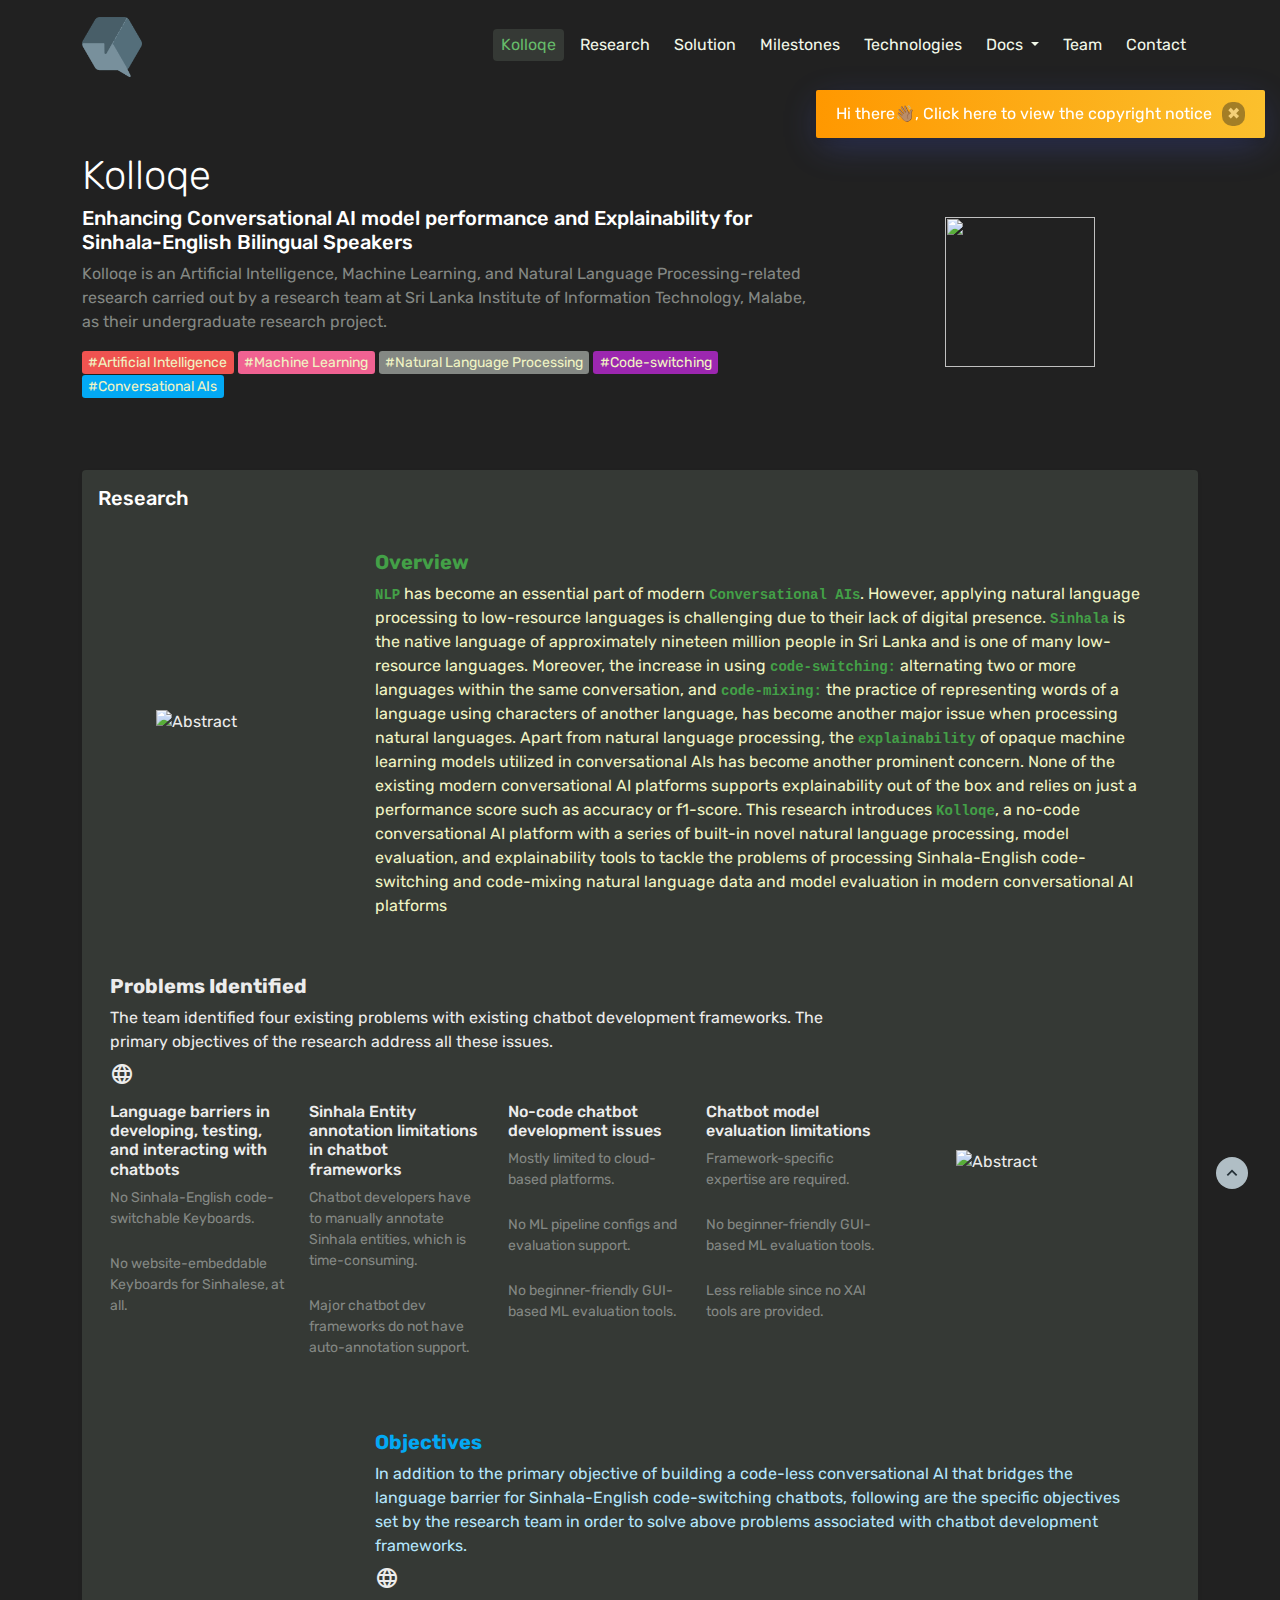
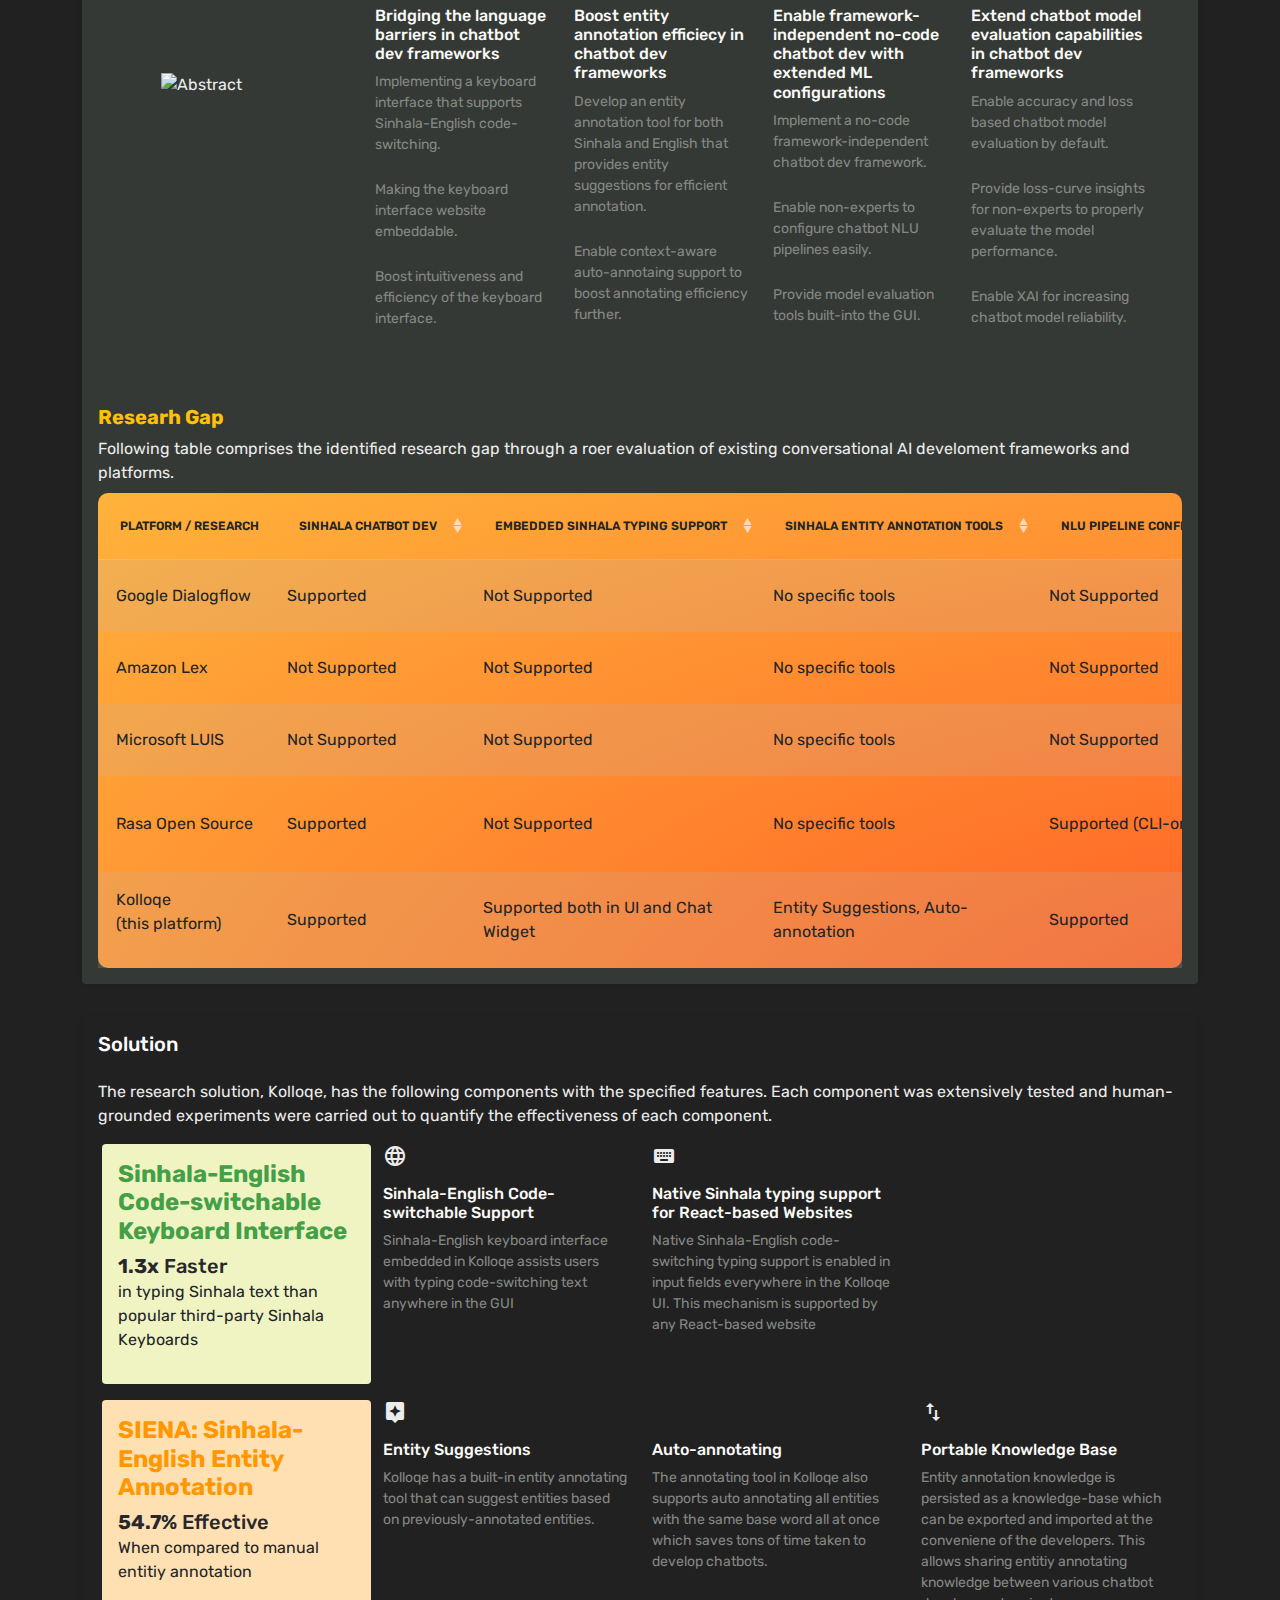
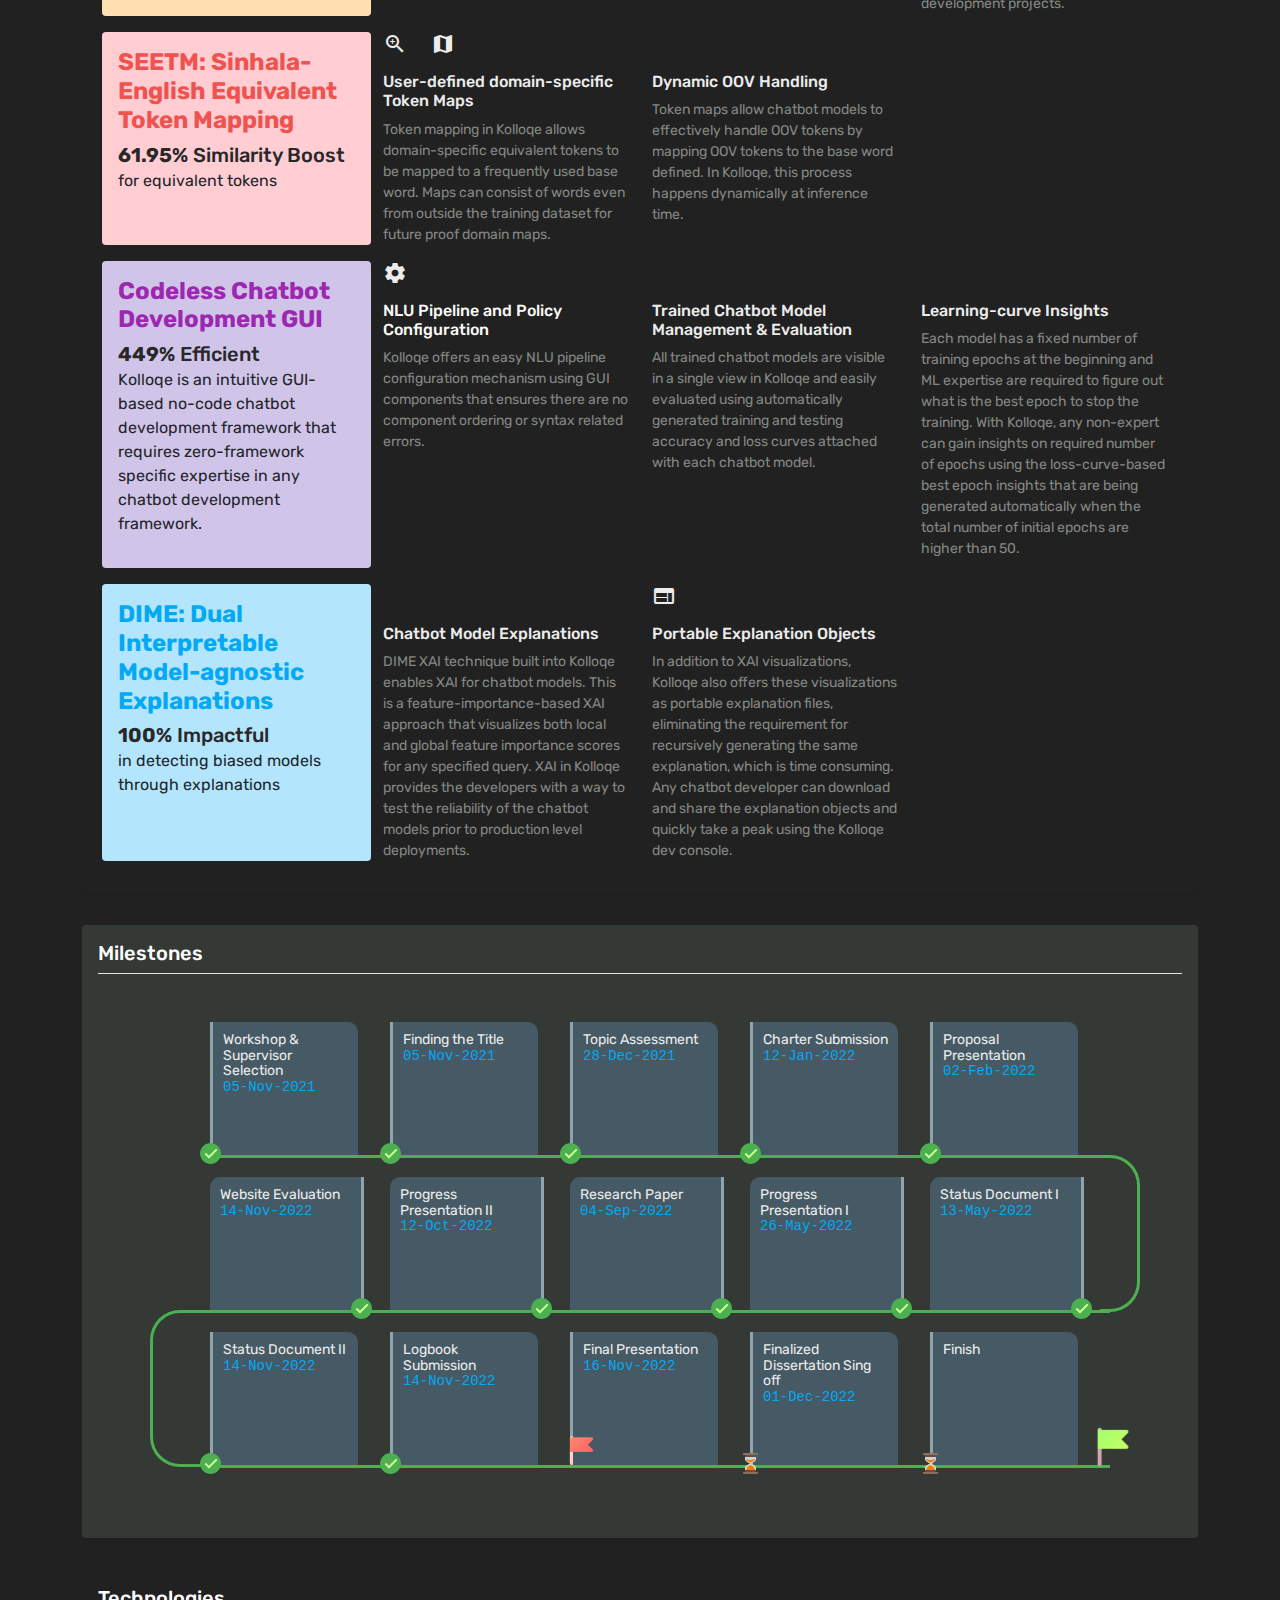
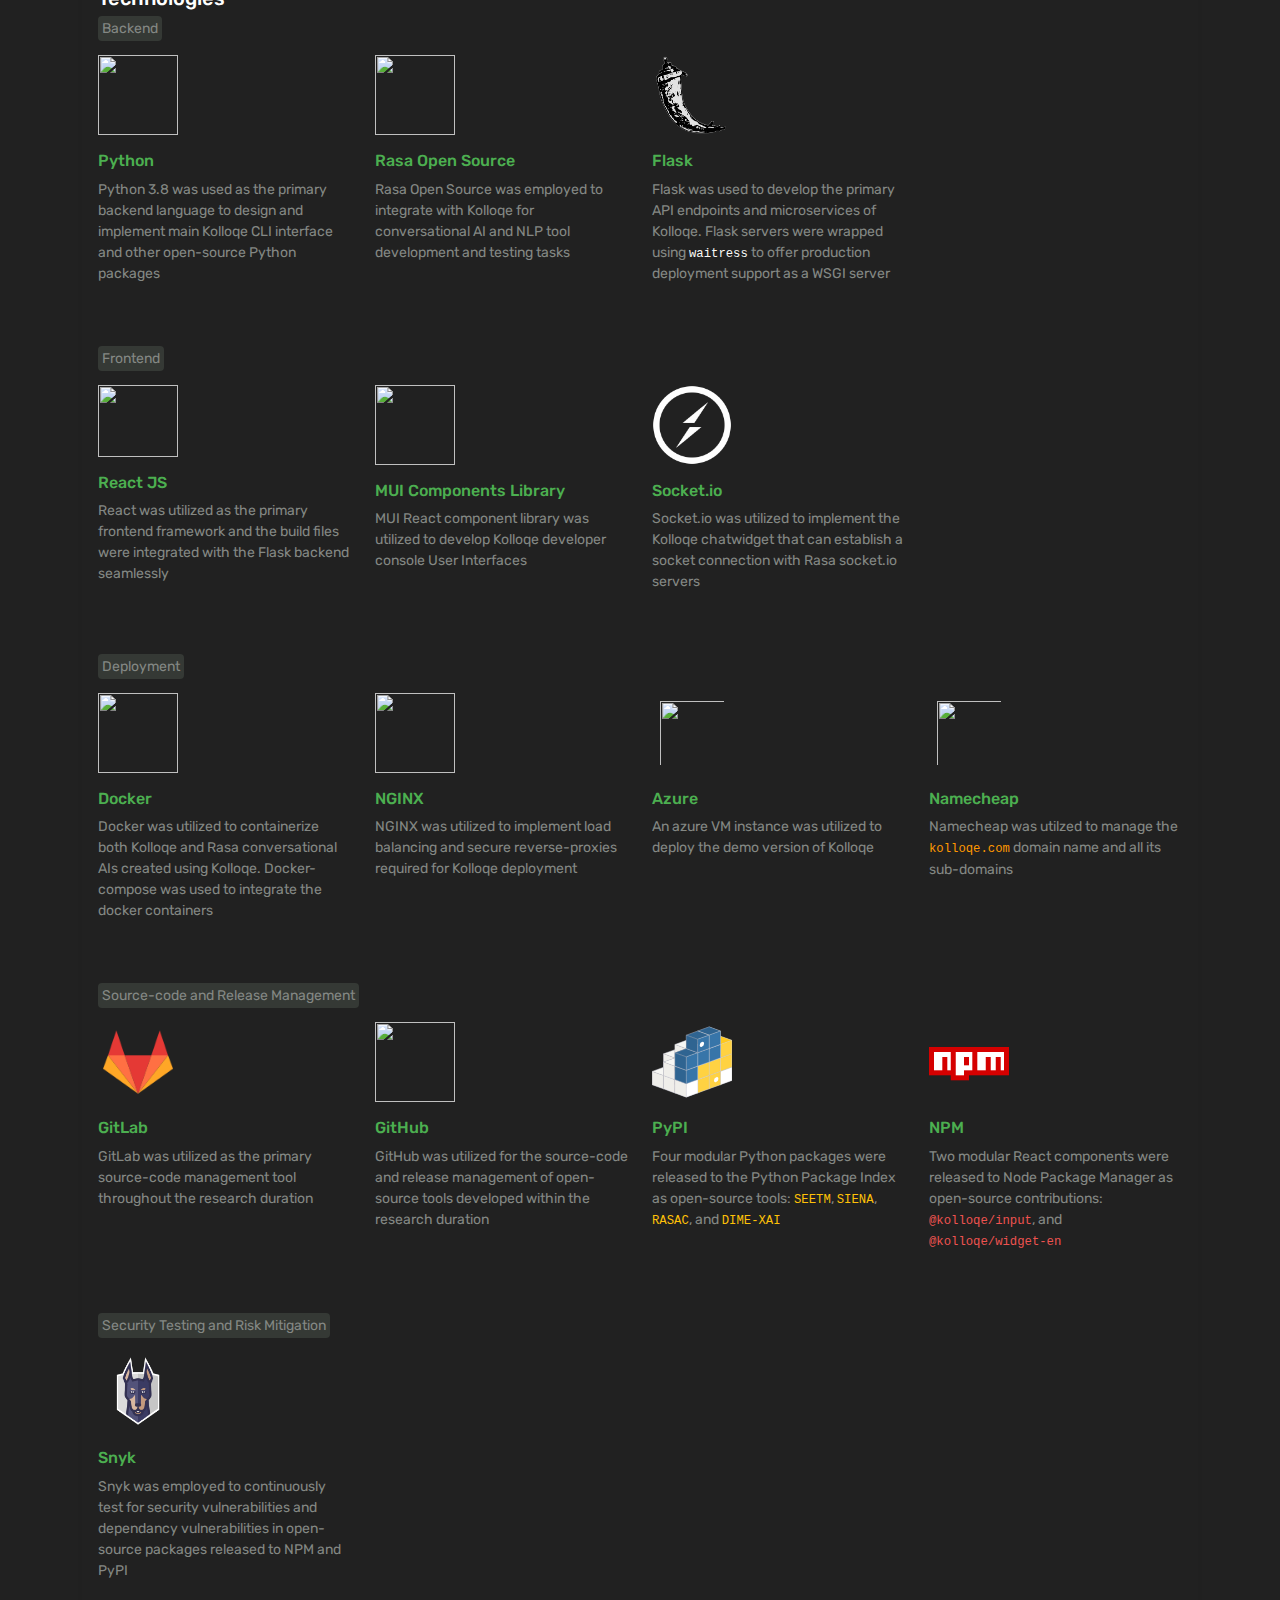
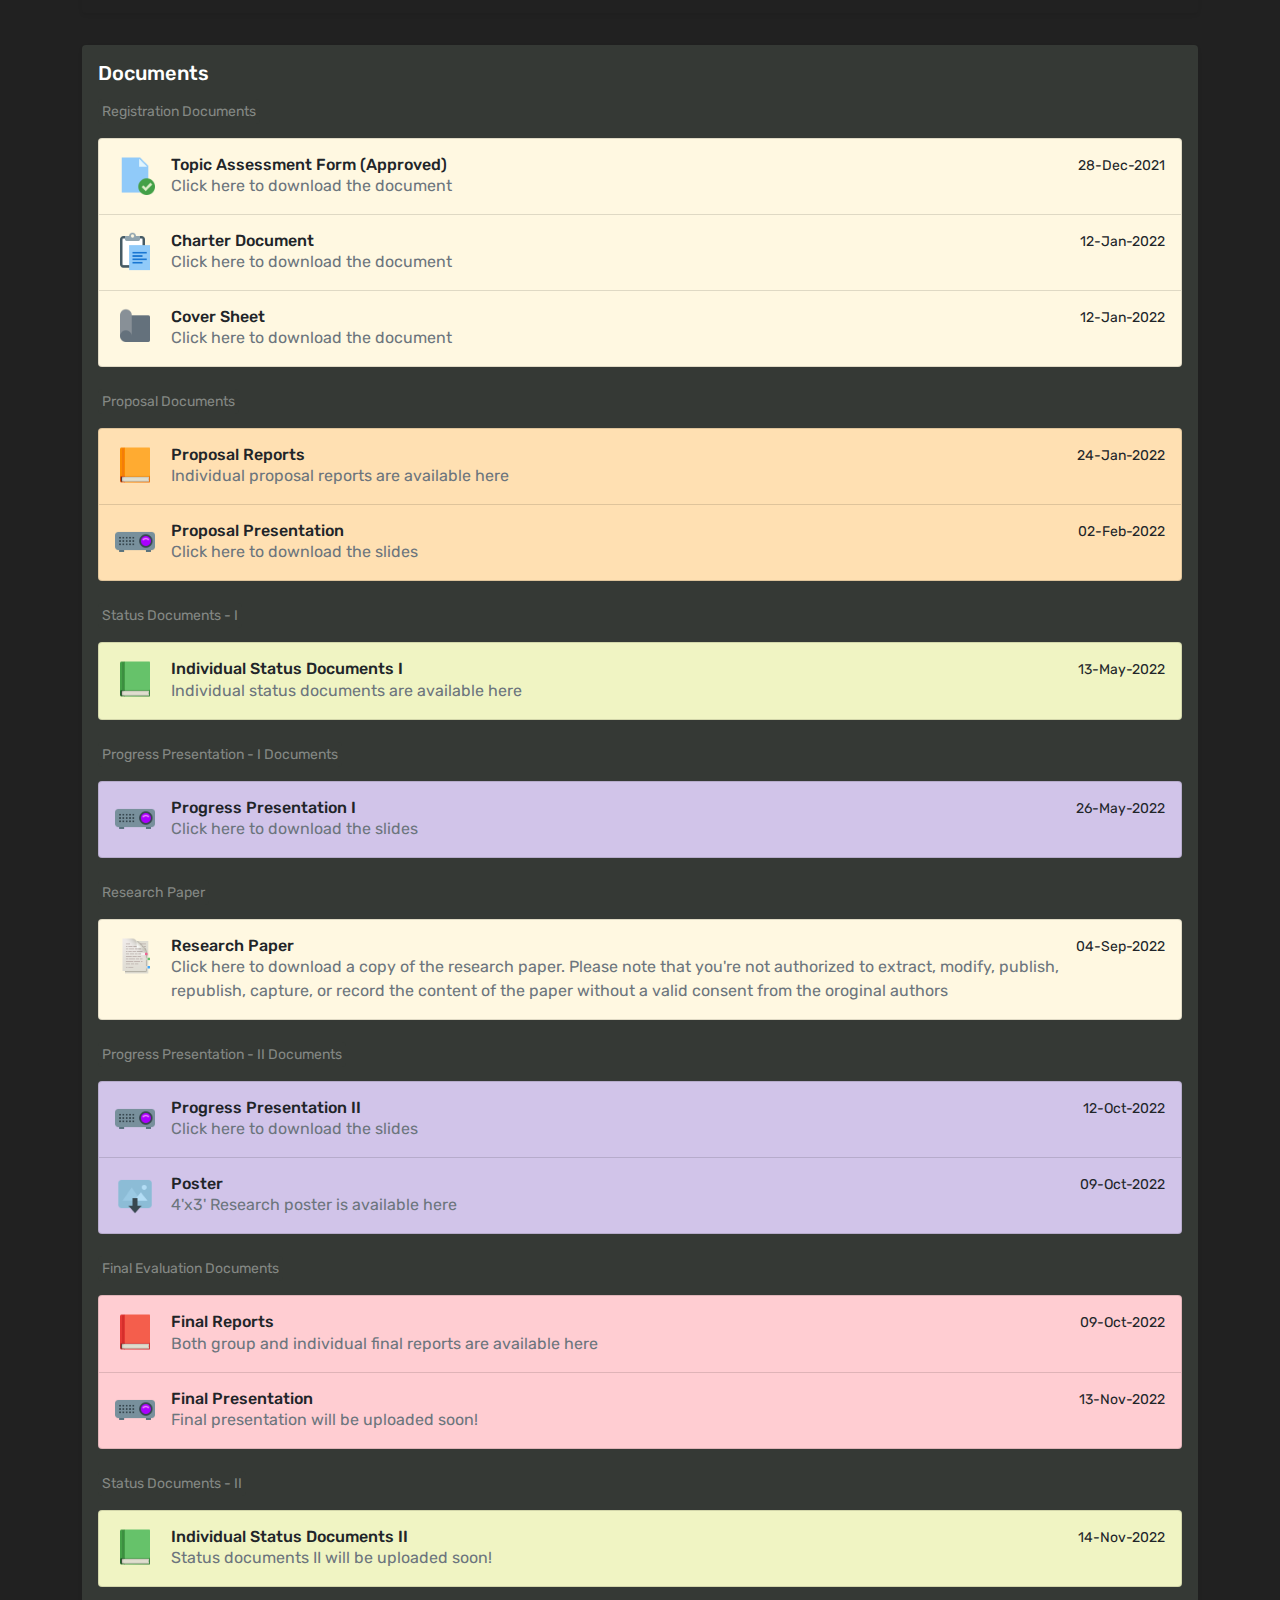
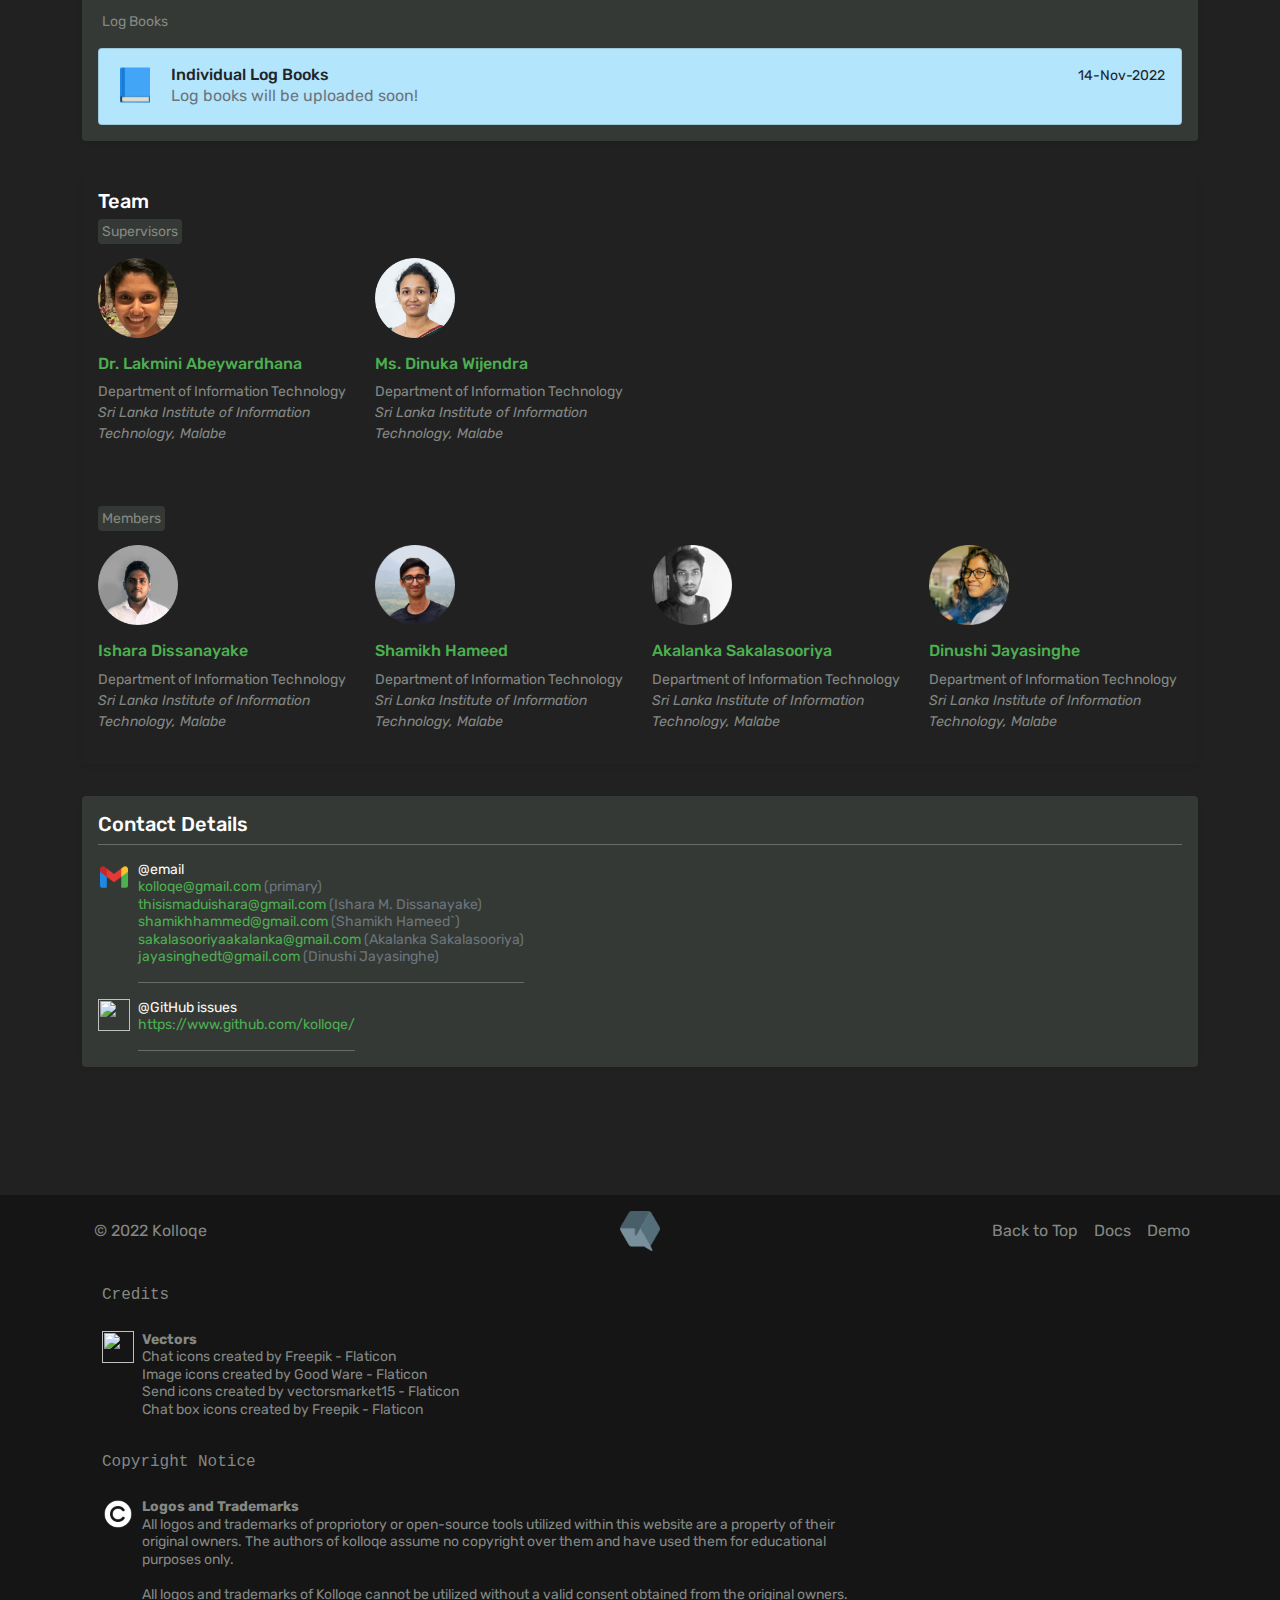
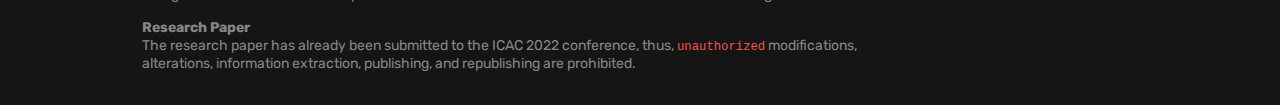
==== commit eee55559: "fixed milestone dates" ====
--- a/index.html
+++ b/index.html
@@ -662,19 +662,27 @@
                             <div class="fht-cell"></div>
                           </th>
                           <th data-field="sincd">
-                            <div class="th-inner sortable both">Sinhala Chatbot Dev</div>
+                            <div class="th-inner sortable both">
+                              Sinhala Chatbot Dev
+                            </div>
                             <div class="fht-cell"></div>
                           </th>
                           <th data-field="ests">
-                            <div class="th-inner sortable both">Embedded Sinhala typing support</div>
+                            <div class="th-inner sortable both">
+                              Embedded Sinhala typing support
+                            </div>
                             <div class="fht-cell"></div>
                           </th>
-                          <th  data-field="seat">
-                            <div class="th-inner sortable both">Sinhala Entity Annotation Tools</div>
+                          <th data-field="seat">
+                            <div class="th-inner sortable both">
+                              Sinhala Entity Annotation Tools
+                            </div>
                             <div class="fht-cell"></div>
                           </th>
                           <th data-field="npc">
-                            <div class="th-inner">NLU Pipeline Configuration</div>
+                            <div class="th-inner">
+                              NLU Pipeline Configuration
+                            </div>
                             <div class="fht-cell"></div>
                           </th>
                           <th data-field="xs">
@@ -729,11 +737,16 @@
                           <td>No specific tools</td>
                           <td>Supported (CLI-only)</td>
                           <td>Not Supported</td>
-                          <td>No</td>
+                          <td>Yes (CLI-only)</td>
                           <td>Cloud-based, On-premises</td>
                         </tr>
                         <tr data-index="3">
-                          <td>Kolloqe <p><span class="font-italic">(this platform)</span></p></td>
+                          <td>
+                            Kolloqe
+                            <p>
+                              <span class="font-italic">(this platform)</span>
+                            </p>
+                          </td>
                           <td>Supported</td>
                           <td>Supported both in UI and Chat Widget</td>
                           <td>Entity Suggestions, Auto-annotation</td>
@@ -859,14 +872,10 @@
                 /> -->
                   <span class="material-icons"> assistant </span>
                 </div>
-                <a href="https://reactjs.org/" target="_blank"
-                  ><h3 class="fs-6 material-off-white-f">
-                    Entity Suggestions
-                  </h3></a
-                >
+                <h3 class="fs-6 material-off-white-f">Entity Suggestions</h3>
                 <p class="fs14 m-0 p-0 material-smoke-f">
-                  React was utilized as the primary frontend framework and the
-                  build files were integrated with the Flask backend seamlessly
+                  Kolloqe has a built-in entity annotating tool that can suggest
+                  entities based on previously-annotated entities.
                 </p>
               </div>
               <div class="feature col">
@@ -885,8 +894,9 @@
                 </div>
                 <h3 class="fs-6 material-off-white-f">Auto-annotating</h3>
                 <p class="fs14 m-0 p-0 material-smoke-f">
-                  MUI React component library was utilized to develop Kolloqe
-                  developer console User Interfaces
+                  The annotating tool in Kolloqe also supports auto annotating
+                  all entities with the same base word all at once which saves
+                  tons of time taken to develop chatbots.
                 </p>
               </div>
               <div class="feature col">
@@ -907,9 +917,10 @@
                   Portable Knowledge Base
                 </h3>
                 <p class="fs14 m-0 p-0 material-smoke-f">
-                  Socket.io was utilized to implement the Kolloqe chatwidget
-                  that can establish a socket connection with Rasa socket.io
-                  servers
+                  Entity annotation knowledge is persisted as a knowledge-base
+                  which can be exported and imported at the conveniene of the
+                  developers. This allows sharing entitiy annotating knowledge
+                  between various chatbot development projects.
                 </p>
               </div>
             </div>
@@ -943,9 +954,10 @@
                 </div>
                 <h3 class="fs-6">User-defined domain-specific Token Maps</h3>
                 <p class="fs14 m-0 p-0 material-smoke-f">
-                  Docker was utilized to containerize both Kolloqe and Rasa
-                  conversational AIs created using Kolloqe. Docker-compose was
-                  used to integrate the docker containers
+                  Token mapping in Kolloqe allows domain-specific equivalent
+                  tokens to be mapped to a frequently used base word. Maps can
+                  consist of words even from outside the training dataset for
+                  future proof domain maps.
                 </p>
               </div>
               <div class="feature col">
@@ -964,8 +976,9 @@
                 </div>
                 <h3 class="fs-6">Dynamic OOV Handling</h3>
                 <p class="fs14 m-0 p-0 material-smoke-f">
-                  NGINX was utilized to implement load balancing and secure
-                  reverse-proxies required for Kolloqe deployment
+                  Token maps allow chatbot models to effectively handle OOV
+                  tokens by mapping OOV tokens to the base word defined. In
+                  Kolloqe, this process happens dynamically at inference time.
                 </p>
               </div>
             </div>
@@ -982,7 +995,9 @@
                     <span class="fw-bold">449%</span> Efficient
                   </span>
                   <br />
-                  NLU pipeline and policy configuration
+                  Kolloqe is an intuitive GUI-based no-code chatbot development
+                  framework that requires zero-framework specific expertise in
+                  any chatbot development framework.
                 </p>
               </div>
 
@@ -1004,8 +1019,9 @@
                   NLU Pipeline and Policy Configuration
                 </h3>
                 <p class="fs14 m-0 p-0 material-smoke-f">
-                  GitLab was utilized as the primary source-code management tool
-                  throughout the research duration
+                  Kolloqe offers an easy NLU pipeline configuration mechanism
+                  using GUI components that ensures there are no component
+                  ordering or syntax related errors.
                 </p>
               </div>
               <div class="feature col">
@@ -1026,8 +1042,10 @@
                   Trained Chatbot Model Management & Evaluation
                 </h3>
                 <p class="fs14 m-0 p-0 material-smoke-f">
-                  GitHub was utilized for the source-code and release management
-                  of open-source tools developed within the research duration
+                  All trained chatbot models are visible in a single view in
+                  Kolloqe and easily evaluated using automatically generated
+                  training and testing accuracy and loss curves attached with
+                  each chatbot model.
                 </p>
               </div>
               <div class="feature col">
@@ -1046,20 +1064,13 @@
                 </div>
                 <h3 class="fs-6">Learning-curve Insights</h3>
                 <p class="fs14 m-0 p-0 material-smoke-f">
-                  Four modular Python packages were released to the Python
-                  Package Index as open-source tools:
-                  <a href="https://pypi.org/project/seetm/" target="_blank"
-                    ><code class="material-yellow-f">SEETM</code></a
-                  >,
-                  <a href="https://pypi.org/project/siena/" target="_blank"
-                    ><code class="material-yellow-f">SIENA</code></a
-                  >,
-                  <a href="https://pypi.org/project/rasac/" target="_blank"
-                    ><code class="material-yellow-f">RASAC</code></a
-                  >, and
-                  <a href="https://pypi.org/project/dime-xai/" target="_blank"
-                    ><code class="material-yellow-f">DIME-XAI</code></a
-                  >
+                  Each model has a fixed number of training epochs at the
+                  beginning and ML expertise are required to figure out what is
+                  the best epoch to stop the training. With Kolloqe, any
+                  non-expert can gain insights on required number of epochs
+                  using the loss-curve-based best epoch insights that are being
+                  generated automatically when the total number of initial
+                  epochs are higher than 50.
                 </p>
               </div>
             </div>
@@ -1096,9 +1107,12 @@
                 </div>
                 <h3 class="fs-6">Chatbot Model Explanations</h3>
                 <p class="fs14 m-0 p-0 material-smoke-f">
-                  Snyk was employed to continuously test for security
-                  vulnerabilities and dependancy vulnerabilities in open-source
-                  packages released to NPM and PyPI
+                  DIME XAI technique built into Kolloqe enables XAI for chatbot
+                  models. This is a feature-importance-based XAI approach that
+                  visualizes both local and global feature importance scores for
+                  any specified query. XAI in Kolloqe provides the developers
+                  with a way to test the reliability of the chatbot models prior
+                  to production level deployments.
                 </p>
               </div>
               <div class="feature col">
@@ -1117,8 +1131,12 @@
                 </div>
                 <h3 class="fs-6">Portable Explanation Objects</h3>
                 <p class="fs14 m-0 p-0 material-smoke-f">
-                  NGINX was utilized to implement load balancing and secure
-                  reverse-proxies required for Kolloqe deployment
+                  In addition to XAI visualizations, Kolloqe also offers these
+                  visualizations as portable explanation files, eliminating the
+                  requirement for recursively generating the same explanation,
+                  which is time consuming. Any chatbot developer can download
+                  and share the explanation objects and quickly take a peak
+                  using the Kolloqe dev console.
                 </p>
               </div>
             </div>
@@ -1209,7 +1227,7 @@
                     <p class="m-0 p-0">
                       <span class="fs14">Proposal Presentation</span>
                       <br />
-                      <code class="fs14 material-blue-f">01-Feb-2022</code>
+                      <code class="fs14 material-blue-f">02-Feb-2022</code>
                     </p>
                   </div>
                   <!-- <div class="timeslot-dot-odd"></div> -->
@@ -1227,9 +1245,9 @@
                 <div class="timeslot-even col order-5">
                   <div class="timeslot-content-even">
                     <p class="m-0 p-0">
-                      <span class="fs14">Progress Presentation I</span>
-                      <br />
-                      <code class="fs14 material-blue-f">11-May-2022</code>
+                      <span class="fs14">Status Document I</span>
+                      <br />
+                      <code class="fs14 material-blue-f">13-May-2022</code>
                     </p>
                   </div>
                   <!-- <div class="timeslot-dot-even"></div> -->
@@ -1242,9 +1260,9 @@
                 <div class="timeslot-even col order-4">
                   <div class="timeslot-content-even">
                     <p class="m-0 p-0">
-                      <span class="fs14">Status Document I</span>
-                      <br />
-                      <code class="fs14 material-blue-f">13-May-2022</code>
+                      <span class="fs14">Progress Presentation I</span>
+                      <br />
+                      <code class="fs14 material-blue-f">26-May-2022</code>
                     </p>
                   </div>
                   <!-- <div class="timeslot-dot-even"></div> -->
@@ -1259,7 +1277,7 @@
                     <p class="m-0 p-0">
                       <span class="fs14">Research Paper</span>
                       <br />
-                      <code class="fs14 material-blue-f">30-June-2022</code>
+                      <code class="fs14 material-blue-f">04-Sep-2022</code>
                     </p>
                   </div>
                   <!-- <div class="timeslot-dot-even"></div> -->
@@ -1274,7 +1292,7 @@
                     <p class="m-0 p-0">
                       <span class="fs14">Progress Presentation II</span>
                       <br />
-                      <code class="fs14 material-blue-f">10-Oct-2022</code>
+                      <code class="fs14 material-blue-f">12-Oct-2022</code>
                     </p>
                   </div>
                   <!-- <div class="timeslot-dot-even"></div> -->
@@ -1777,6 +1795,35 @@
             </p>
             <div class="list-group w-auto mt-3">
               <a
+                href="https://github.com/kolloqe/kolloqe-pages-resources/raw/main/2_registration/topic_assessment_form_2022_056.pdf"
+                role="button"
+                class="list-group-item list-group-item-action d-flex gap-3 py-3 toastTrigger text-dark material-light-yellow"
+                data-toast-message="Download is in progress..."
+                data-toast-url=""
+                data-toast-new-window="true"
+                data-toast-type="success"
+                aria-current="true"
+              >
+                <img
+                  src="res\images\icons\taf.png"
+                  alt="twbs"
+                  width="40"
+                  height="40"
+                  focusable="false"
+                  draggable="false"
+                  class="flex-shrink-0 pe-none user-select-none"
+                />
+                <div class="d-flex gap-2 w-100 justify-content-between">
+                  <div>
+                    <h6 class="mb-0">Topic Assessment Form (Approved)</h6>
+                    <p class="mb-0 opacity-75 text-muted">
+                      Click here to download the document
+                    </p>
+                  </div>
+                  <small class="opacity-50 text-nowrap">28-Dec-2021</small>
+                </div>
+              </a>
+              <a
                 href="https://github.com/kolloqe/kolloqe-pages-resources/raw/main/2_registration/project_charter_2022_056.pdf"
                 role="button"
                 class="list-group-item list-group-item-action d-flex gap-3 py-3 toastTrigger text-dark material-light-yellow"
@@ -1802,7 +1849,7 @@
                       Click here to download the document
                     </p>
                   </div>
-                  <small class="opacity-50 text-nowrap">??-??-2022</small>
+                  <small class="opacity-50 text-nowrap">12-Jan-2022</small>
                 </div>
               </a>
               <a
@@ -1831,36 +1878,7 @@
                       Click here to download the document
                     </p>
                   </div>
-                  <small class="opacity-50 text-nowrap">??-??-2022</small>
-                </div>
-              </a>
-              <a
-                href="https://github.com/kolloqe/kolloqe-pages-resources/raw/main/2_registration/topic_assessment_form_2022_056.pdf"
-                role="button"
-                class="list-group-item list-group-item-action d-flex gap-3 py-3 toastTrigger text-dark material-light-yellow"
-                data-toast-message="Download is in progress..."
-                data-toast-url=""
-                data-toast-new-window="true"
-                data-toast-type="success"
-                aria-current="true"
-              >
-                <img
-                  src="res\images\icons\taf.png"
-                  alt="twbs"
-                  width="40"
-                  height="40"
-                  focusable="false"
-                  draggable="false"
-                  class="flex-shrink-0 pe-none user-select-none"
-                />
-                <div class="d-flex gap-2 w-100 justify-content-between">
-                  <div>
-                    <h6 class="mb-0">Topic Assessment Form (Approved)</h6>
-                    <p class="mb-0 opacity-75 text-muted">
-                      Click here to download the document
-                    </p>
-                  </div>
-                  <small class="opacity-50 text-nowrap">??-??-2022</small>
+                  <small class="opacity-50 text-nowrap">12-Jan-2022</small>
                 </div>
               </a>
             </div>
@@ -1897,7 +1915,7 @@
                       Individual proposal reports are available here
                     </p>
                   </div>
-                  <small class="opacity-50 text-nowrap">??-??-2022</small>
+                  <small class="opacity-50 text-nowrap">24-Jan-2022</small>
                 </div>
               </a>
               <a
@@ -1926,7 +1944,7 @@
                       Click here to download the slides
                     </p>
                   </div>
-                  <small class="opacity-50 text-nowrap">??-??-2022</small>
+                  <small class="opacity-50 text-nowrap">02-Feb-2022</small>
                 </div>
               </a>
             </div>
@@ -1965,7 +1983,7 @@
                       Individual status documents are available here
                     </p>
                   </div>
-                  <small class="opacity-50 text-nowrap">??-??-2022</small>
+                  <small class="opacity-50 text-nowrap">13-May-2022</small>
                 </div>
               </a>
             </div>
@@ -2004,7 +2022,7 @@
                       Click here to download the slides
                     </p>
                   </div>
-                  <small class="opacity-50 text-nowrap">??-??-2022</small>
+                  <small class="opacity-50 text-nowrap">26-May-2022</small>
                 </div>
               </a>
             </div>
@@ -2044,7 +2062,7 @@
                       paper without a valid consent from the oroginal authors
                     </p>
                   </div>
-                  <small class="opacity-50 text-nowrap">??-??-2022</small>
+                  <small class="opacity-50 text-nowrap">04-Sep-2022</small>
                 </div>
               </a>
             </div>
@@ -2083,7 +2101,7 @@
                       Click here to download the slides
                     </p>
                   </div>
-                  <small class="opacity-50 text-nowrap">??-??-2022</small>
+                  <small class="opacity-50 text-nowrap">12-Oct-2022</small>
                 </div>
               </a>
               <a
@@ -2112,7 +2130,7 @@
                       4'x3' Research poster is available here
                     </p>
                   </div>
-                  <small class="opacity-50 text-nowrap">??-??-2022</small>
+                  <small class="opacity-50 text-nowrap">09-Oct-2022</small>
                 </div>
               </a>
             </div>
@@ -2151,7 +2169,7 @@
                       Both group and individual final reports are available here
                     </p>
                   </div>
-                  <small class="opacity-50 text-nowrap">09-10-2022</small>
+                  <small class="opacity-50 text-nowrap">09-Oct-2022</small>
                 </div>
               </a>
               <a
@@ -2179,7 +2197,7 @@
                       Final presentation will be uploaded soon!
                     </p>
                   </div>
-                  <small class="opacity-50 text-nowrap">Not Available</small>
+                  <small class="opacity-50 text-nowrap">13-Nov-2022</small>
                 </div>
               </a>
             </div>
@@ -2217,7 +2235,7 @@
                       Status documents II will be uploaded soon!
                     </p>
                   </div>
-                  <small class="opacity-50 text-nowrap">Not Available</small>
+                  <small class="opacity-50 text-nowrap">14-Nov-2022</small>
                 </div>
               </a>
             </div>
@@ -2253,7 +2271,7 @@
                       Log books will be uploaded soon!
                     </p>
                   </div>
-                  <small class="opacity-50 text-nowrap">Not Available</small>
+                  <small class="opacity-50 text-nowrap">14-Nov-2022</small>
                 </div>
               </a>
             </div>
